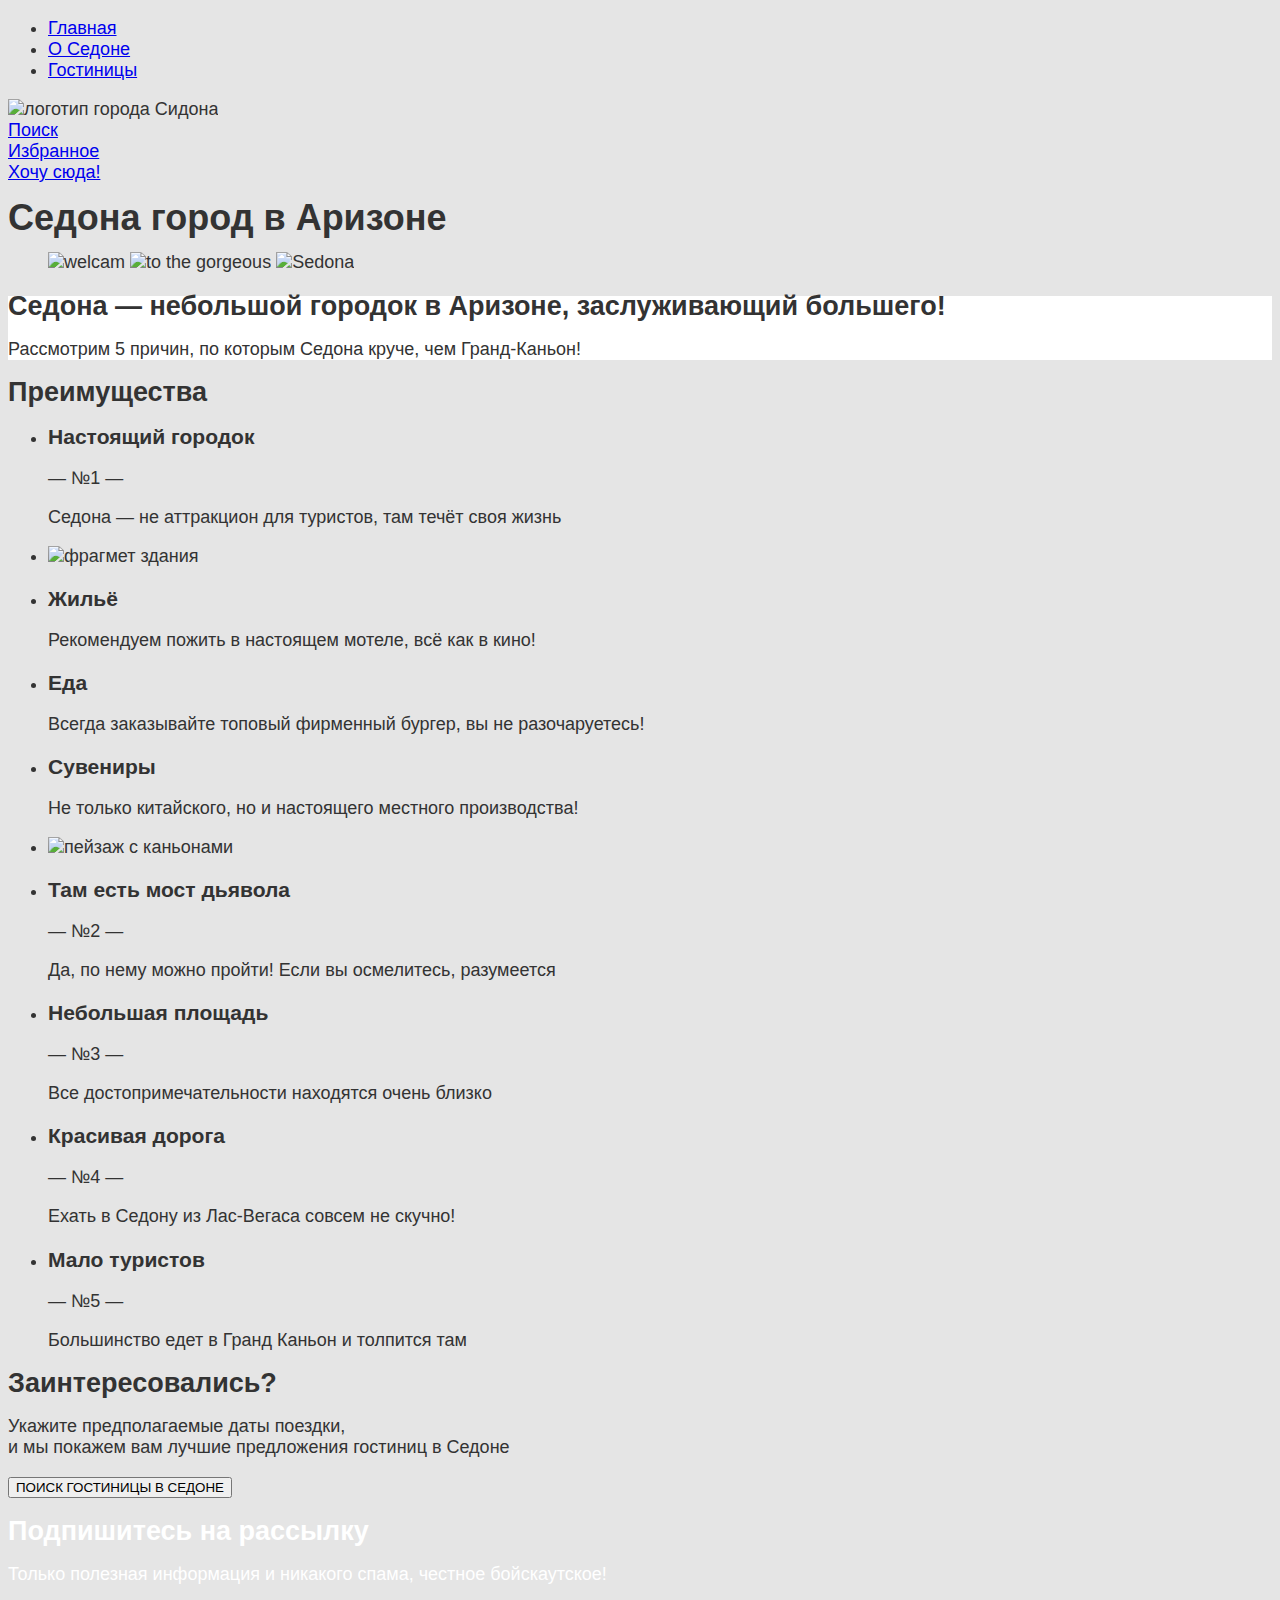
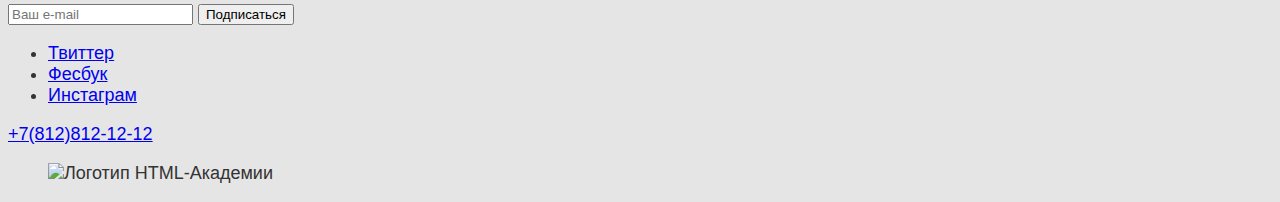
==== index.html @ 339498a4 "added styles.css" ====
<!DOCTYPE html>
<html lang="ru">
  <head>
    <meta charset="utf-8">
    <link rel="stylesheet" href="css/styles.css">
    <title>SEDONA</title>
  </head>

  <body>
    <div class="container">
        <header class="page-header">
            <nav class="navigation">
              <ul class="navigation-list">
                <li class="navigation-item">
                  <a class="navigation-link" href="#">Главная</a>
                </li>
                <li class="navigation-item">
                  <a class="navigation-link" href="about.html">О Седоне</a>
                </li>
                <li class="navigation-item">
                  <a class="navigation-link" href="catalog.html">Гостиницы</a>
                </li>
              </ul>
            </nav>  
                    <img class="navigation-logo" src="images/icons/logo-sedona.svg" alt="логотип города Сидона">
              
            <div class="user-servis">              
                <div class="user-servis__item">
                  <a class="user-servis__link" href="#">
                    <span class="visually-hidden">Поиск</span>
                  </a>
                </div>
                <div class="user-servis__item">
                  <a class="user-servis__link" href="#">
                    <span class="visually-hidden">Избранное</span></a>
                </div>
                <div class="user-servis__item">
                  <a class="user-servis__link btn-go-to" href="#">Хочу сюда!</a>
                </div>
            </div>
          </header>
          <!--the end header-->        
        <main class="main-index">
            <section class="main-top">
              <div class="wrap-figure">
                <h1 class="visually-hidden">Седона город в Аризоне</h1>
                    <figure class="main-top-figure">
                        <img class="figure-vector" src="images/icons/welcom-title.svg"
                        width="188" height="45" alt="welcam" >
                        <img class="figure-vector" src="images/icons/bottom-caption.svg"
                        width="256" height="30" alt="to the gorgeous" >
                        <img class="figure-vector" src="images/icons/sedona-title.svg"
                        width="457" height="214" alt="Sedona" >
                    </figure>
              </div>
              <div class="wrap-title">
                 <h2 class="main-top-title">Седона — небольшой городок в Аризоне,
                    заслуживающий большего!</h2>
                    <p class="main-top-caption">Рассмотрим 5 причин, по которым Седона круче,
                         чем Гранд-Каньон!
                    </p>
              </div>                    
            </section>
            <!--the end main-top-->
            <section class="advantages">
               <h2 class="visually-hidden">Преимущества</h2>
                    <ul class="advantages-list">                       
                        <li class="advantages-item advantages-item__white ">
                            <h3 class="advantages-title">Настоящий
                                городок</h3>
                            <p class="advantages-namber">— №1 —</p>
                            <p class="advantages-description">Седона — не аттракцион для туристов, там течёт 
                                своя жизнь</p>                            
                        </li>
                        <li class="advantages-item">
                          <img class="advantages-image" src="images/foto/photo-1.jpg"
                                width="800" height="384" alt="фрагмет здания">
                        </li>
                        <li class="advantages-item">
                            <h3 class="advantages-title">Жильё</h3>
                            <p class="advantages-description">Рекомендуем пожить 
                                в настоящем мотеле, 
                                всё как в кино!</p>
                        </li>
                        <li class="advantages-item">
                            <h3 class="advantages-title">Еда</h3>
                            <p class="advantages-description">Всегда заказывайте
                                топовый фирменный бургер, вы не разочаруетесь!</p>
                        </li>
                        <li class="advantages-item">
                            <h3 class="advantages-title">Сувениры</h3>
                            <p class="advantages-description">Не только китайского, 
                                но и настоящего местного производства!</p>
                        </li>
                        <li class="advantages-item">
                            <img class="advantages-image" src="images/foto/photo-2.jpg" 
                                  width="800" height="384" alt="пейзаж с каньонами">
                        </li>
                        <li class="advantages-item advantages-item__white">                            
                            <h3 class="advantages-title">Там есть
                                мост дьявола</h3>
                            <p class="advantages-namber">— №2 —</p>
                            <p class="advantages-description">Да, по нему можно пройти! Если вы осмелитесь,
                                 разумеется</p>
                        </li>
                        <li class="advantages-item">
                            <h3 class="advantages-title">Небольшая
                                площадь</h3>
                            <p class="advantages-namber">— №3 —</p>
                            <p class="advantages-description">Все достопримечательности 
                                находятся очень близко</p>
                        </li>
                        <li class="advantages-item">
                            <h3 class="advantages-title">Красивая
                                дорога</h3>
                            <p class="advantages-namber">— №4 —</p>
                            <p class="advantages-description">Ехать в Седону из Лас-Вегаса
                                 совсем не скучно!</p>
                        </li>
                        <li class="advantages-item">
                            <h3 class="advantages-title">Мало
                                туристов</h3>
                            <p class="advantages-namber">— №5 —</p>
                            <p class="advantages-description">Большинство едет в Гранд Каньон
                                 и толпится там</p>
                        </li>
                    </ul>
            </section>
            <!--the end advantages-->
            <section class="main-search">
                <h2 class="main-search-title">Заинтересовались?</h2>
                <p class="main-search-caption">Укажите предполагаемые даты поездки,<br>
                    и мы покажем вам лучшие предложения гостиниц в Седоне
                    </p>
                <form class="main-search-form" action="https://echo.htmlacademy.ru/" method="POST">
                    <button class="btn search-button" type="button" value="ПОИСК ГОСТИНИЦЫ В СЕДОНЕ">
                        ПОИСК ГОСТИНИЦЫ В СЕДОНЕ</button>        
                </form>                
            </section>
             <!--the end main-search-->
             <section class="mailing">
                <h2 class="mailing-titel">Подпишитесь на рассылку</h2>
                <p class="mailing-text">Только полезная информация и никакого спама,
                  честное бойскаутское!</p>
                  <form class="mailing-form" action="#" method="get">
                    <input type="email" name="email" placeholder="Ваш e-mail">
                    <input type="submit" value="Подписаться">
                  </form>
              </section>
              <!--the end mailing-->
        </main>            
        <footer class="page-footer">
            <div class="footer-social">            
                <ul class="footer-social-list">
                  <li class="footer-social-item">
                    <a class="button" href="#">
                      <span class="visually-hidden">Твиттер</span>
                    </a>
                  </li>
                  <li class="footer-social-item">
                    <a class="button" href="#">
                      <span class="visually-hidden">Фесбук</span>
                    </a>
                  </li>
                    <li class="footer-social-item">
                      <a class="button" href="#">
                        <span class="visually-hidden">Инстаграм</span>
                      </a>
                  </li>
                </ul>            
            </div>
            <!--the end footer-social-->
              <div class="footer-contact">               
                <a class="footer-contact-phone" href="tel:+7(812)812-12-12">+7(812)812-12-12</a>        
              </div>      
              <figure class="footer-logo">
                <img class="footer-logo-academy" src="images/icons/logo_htmlacademy.svg" 
                width="115" height="34" alt="Логотип HTML-Академии">
              </figure>
        </footer>   
    </div>
  </body>
</html>
---- css/styles.css ----
@font-face{
    font-family: "PT sans","Arial", sans-serif;    
    font-weight: 400;
    font-style: normal;
   src: url(../fonts/ptsans-400.woff2) format(woff2);
    font-display: swap;
}

@font-face{
    font-family: "PT sans","Arial", sans-serif;    
    font-weight: 700;
    font-style: normal;
    src: url(../fonts/ptsans-700.woff2) format(woff2);
    font-display: swap;
}

body{
    font-family: "PT sans", sans-serif;
    font-size: 18px;
    line-height: 21px;
    color: #333333;
    background-color: #E5E5E5;
}

.wrap-figure{
    background-image: url(../images/foto/bgtop.jpg);
    background-size: 100% auto;
    background-repeat: no-repeat;
    position: relative;
}
.wrap-figure::after{
    content: "";
    position: absolute;
    bottom:0;
    left: 0;
    width: 100%;
    height: 54px;
    background-image: url(../images/icons/divider.svg);
}
.wrap-title{
    background-color: #fff;
}

.mailing{
    background-image: url(../images/foto/bg-mailing.jpg);
    background-size: 100% auto;
    background-repeat: no-repeat;
    color:#fff;
}
 
/* ctalog */
.catalog{
    background-color: white;
    color: black;
}
.filter-container{
    background-image: url(../images/foto/bg-search-filer.jpg);
    background-size: cover;
    background-repeat: no-repeat;
    color: white;
}
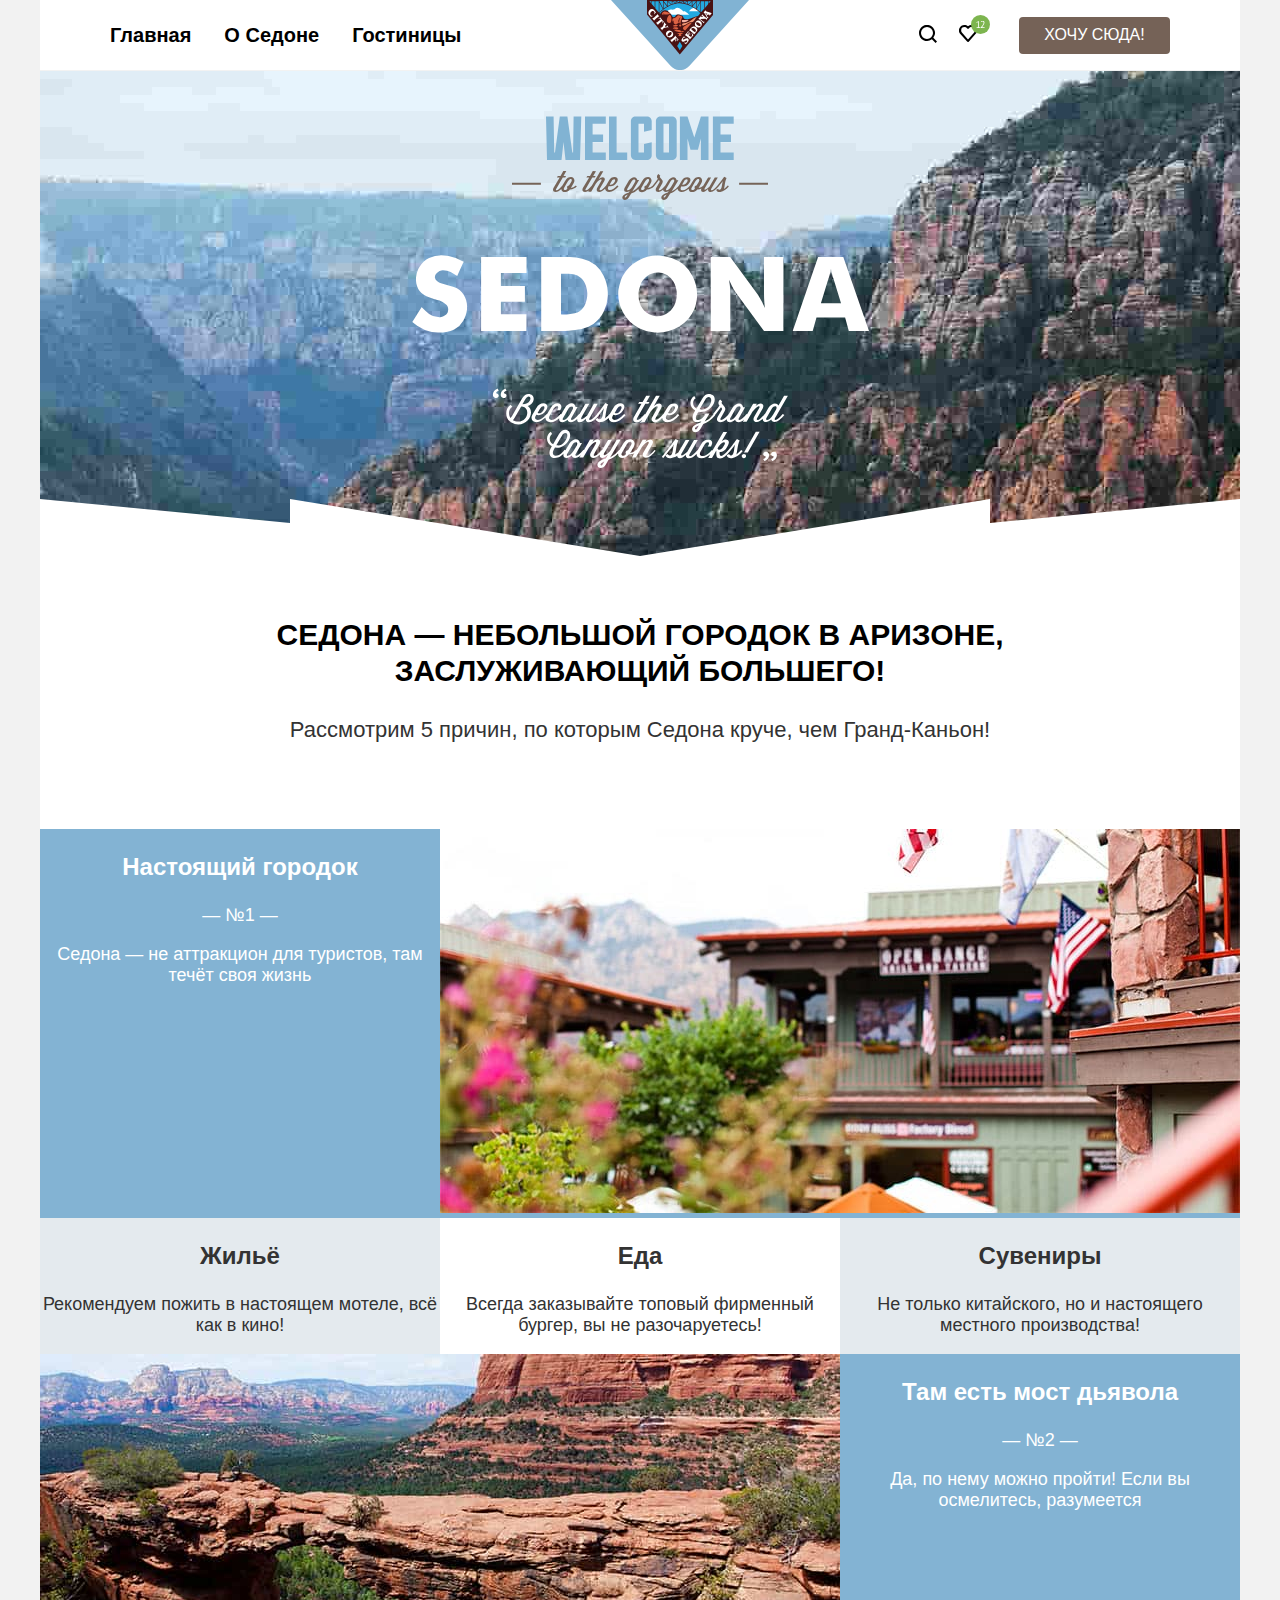
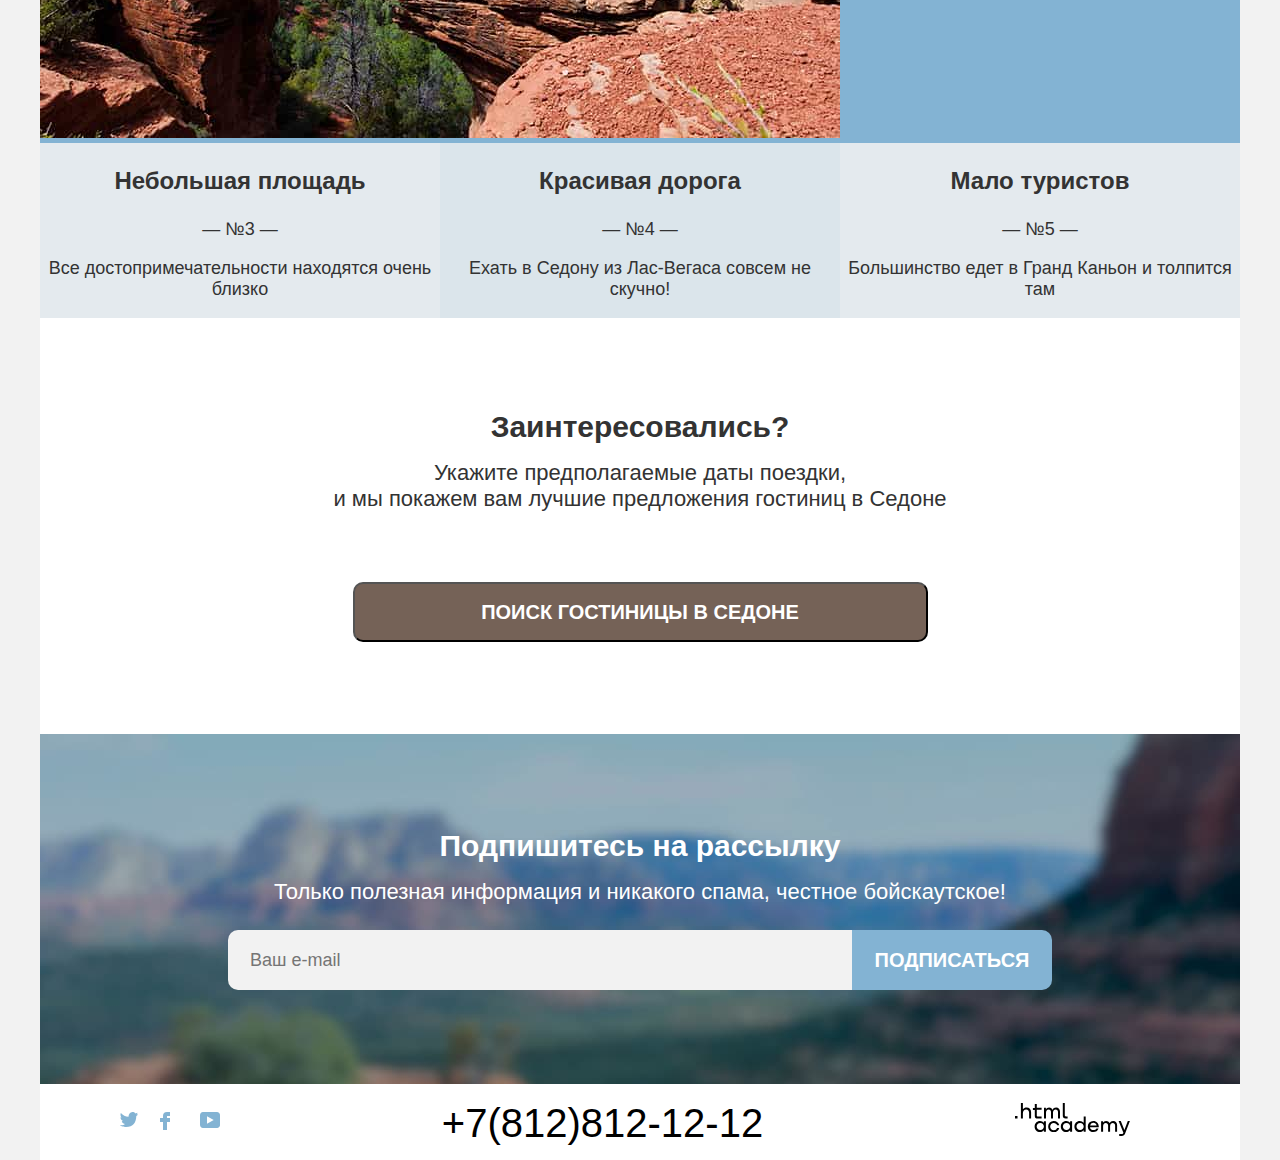
==== commit 01188c79: "marking blocks on flex" ====
--- a/index.html
+++ b/index.html
@@ -25,22 +25,21 @@
                     <img class="navigation-logo" src="images/icons/logo-sedona.svg" alt="логотип города Сидона">
               
             <div class="user-servis">              
-                <div class="user-servis__item">
-                  <a class="user-servis__link" href="#">
-                    <span class="visually-hidden">Поиск</span>
-                  </a>
+                <div class="user-servis-item">
+                  <a class="user-servis-link" href="#">
+                    <span class="visually-hidden">Поиск</span></a>
                 </div>
-                <div class="user-servis__item">
-                  <a class="user-servis__link" href="#">
+                <div class="user-servis-item">
+                  <a class="user-servis-link" href="#">
                     <span class="visually-hidden">Избранное</span></a>
                 </div>
-                <div class="user-servis__item">
-                  <a class="user-servis__link btn-go-to" href="#">Хочу сюда!</a>
+                <div class="user-servis-item">
+                  <a class="button btn-go-to" href="#">Хочу сюда!</a>
                 </div>
             </div>
-          </header>
+        </header>
           <!--the end header-->        
-        <main class="main-index">
+        <main class="main-index main-container">
             <section class="main-top">
               <div class="wrap-figure">
                 <h1 class="visually-hidden">Седона город в Аризоне</h1>
@@ -54,8 +53,8 @@
                     </figure>
               </div>
               <div class="wrap-title">
-                 <h2 class="main-top-title">Седона — небольшой городок в Аризоне,
-                    заслуживающий большего!</h2>
+                 <h2 class="main-top-title">Седона — небольшой городок в Аризоне,<br>
+                  заслуживающий большего!</h2>
                     <p class="main-top-caption">Рассмотрим 5 причин, по которым Седона круче,
                          чем Гранд-Каньон!
                     </p>
@@ -63,7 +62,7 @@
             </section>
             <!--the end main-top-->
             <section class="advantages">
-               <h2 class="visually-hidden">Преимущества</h2>
+               <h2 class="visually-hidden" hidden>Преимущества</h2>
                     <ul class="advantages-list">                       
                         <li class="advantages-item advantages-item__white ">
                             <h3 class="advantages-title">Настоящий
@@ -133,18 +132,18 @@
                     и мы покажем вам лучшие предложения гостиниц в Седоне
                     </p>
                 <form class="main-search-form" action="https://echo.htmlacademy.ru/" method="POST">
-                    <button class="btn search-button" type="button" value="ПОИСК ГОСТИНИЦЫ В СЕДОНЕ">
+                    <button class="button search-button" type="button" value="ПОИСК ГОСТИНИЦЫ В СЕДОНЕ">
                         ПОИСК ГОСТИНИЦЫ В СЕДОНЕ</button>        
                 </form>                
             </section>
              <!--the end main-search-->
              <section class="mailing">
-                <h2 class="mailing-titel">Подпишитесь на рассылку</h2>
-                <p class="mailing-text">Только полезная информация и никакого спама,
+                <h2 class="mailing-title">Подпишитесь на рассылку</h2>
+                <p class="mailing-caption">Только полезная информация и никакого спама,
                   честное бойскаутское!</p>
                   <form class="mailing-form" action="#" method="get">
-                    <input type="email" name="email" placeholder="Ваш e-mail">
-                    <input type="submit" value="Подписаться">
+                    <input class="mailing-text" type="email" name="email" placeholder="Ваш e-mail">
+                    <input class="button btn-mailing" type="submit" value="Подписаться">
                   </form>
               </section>
               <!--the end mailing-->
@@ -153,18 +152,18 @@
             <div class="footer-social">            
                 <ul class="footer-social-list">
                   <li class="footer-social-item">
-                    <a class="button" href="#">
+                    <a class="footer-social-link" href="#">
                       <span class="visually-hidden">Твиттер</span>
                     </a>
                   </li>
                   <li class="footer-social-item">
-                    <a class="button" href="#">
+                    <a class="footer-social-link" href="#">
                       <span class="visually-hidden">Фесбук</span>
                     </a>
                   </li>
                     <li class="footer-social-item">
-                      <a class="button" href="#">
-                        <span class="visually-hidden">Инстаграм</span>
+                      <a class="footer-social-link" href="#">
+                        <span class="visually-hidden">Ютъюб</span>
                       </a>
                   </li>
                 </ul>            
--- a/css/styles.css
+++ b/css/styles.css
@@ -1,4 +1,3 @@
-
 @font-face{
     font-family: "PT sans","Arial", sans-serif;    
     font-weight: 400;
@@ -14,51 +13,501 @@
     src: url(../fonts/ptsans-700.woff2) format(woff2);
     font-display: swap;
 }
+.html{
+    height: 100%;
+}
 
 body{
+    margin: 0 auto;
+    padding: 0;
+    min-height: 100%;
+    max-width: 1280px;    
     font-family: "PT sans", sans-serif;
     font-size: 18px;
     line-height: 21px;
     color: #333333;
-    background-color: #E5E5E5;
-}
-
+    background-color: #f2f2f2;
+}
+.visually-hidden {
+    position: absolute;
+    width: 1px;
+    height: 1px;
+    margin: -1px;
+    padding: 0;
+    border: 0;
+    clip: rect(0 0 0 0);
+    overflow: hidden;
+  }
+.container,
+.page-header,
+.navigation, 
+.navigation-list, 
+.user-servis,
+.main-top-figure,
+.page-footer,
+.footer-social,
+.footer-social-list,
+.pagination,
+.pagination-list{
+    display: flex;
+}
+.navigation,
+.navigation-list,
+.user-servis,
+.page-footer,
+.footer-social,
+.footer-social-list{
+    align-items: center;
+    flex-wrap: wrap;/* на случай переполнения.???*/
+}
+.container{
+    max-width: 1200px;
+    margin: 0 auto;
+    flex-direction: column;
+}
+.button{
+    font-family: inherit;
+    font-size: 16px;
+    line-height: 21px;
+    text-align: center;
+    text-decoration: none;
+    text-transform: uppercase;
+    color: #FFFFFF;
+    border-radius: 4px;
+    height: 37px;
+    display: inline-block;
+}
+.btn-go-to, .search-button{
+    background-color: #756257;    
+}
+.btn-mailing, .btn-add, .btn-sub, .btn-more{
+    background: #83B3D3;
+    border: none;
+}
+.btn-mailing, .search-button{
+    font-weight: 700;
+    font-size: 20px;
+    height: 60px;
+}
+.search-button{
+width: 575px;
+line-height: 36px;
+border-radius: 10px;
+}
+.btn-mailing{
+    width: 200px;
+    line-height: 26px;
+    border-radius: 0px 10px 10px 0px;
+}
+.btn-go-to{
+    width: 151px;
+    line-height: 36px;
+}
+.btn-add, .btn-sub{
+    width: 160px;    
+}
+.btn-sub{
+    height: 48px;
+}
+.btn-reset{
+    background-color: transparent;
+    border: none;
+}
+.btn-more{
+    width: 625px;
+    height: 55px;
+}
+h1, h2, h3, p{
+    text-align: center;
+    font-style: normal;
+}
+ul{
+    list-style: none;
+    margin: 0;
+    padding: 0;
+}
+
+/* header */
+.page-header,  .page-footer{
+    color: #000;
+    background-color: #fff;
+    justify-content: space-between;
+    padding: 0 70px;
+}
+
+.navigation-link, .user-servis-link{
+    font-size: 20px;
+    line-height: 26px;
+    font-weight: 700;
+    text-align: center;
+    color: #000;
+    background-color: #fff;
+    text-decoration: none;
+    display:block;
+}
+.navigation-item + .navigation-item{
+    margin-left: 33px;
+}
+.user-servis .user-servis-link{
+    width: 60px;
+    height: 40px;
+    position: relative;
+}
+
+.user-servis-item:first-child .user-servis-link::after{
+    content: "";
+    position: absolute;
+    top: 10px;
+    left: 20px;
+    height: 20px;
+    width: 20px;
+    background-image:url(../images/icons/search-icon.svg);
+    background-repeat: no-repeat;
+}
+.user-servis-item:nth-child(2) .user-servis-link::after{
+    content: "";
+    position: absolute;
+    top: 0;
+    left: 0;
+    height: 31px;
+    width: 31px;
+    background-image:url(../images/icons/chosen-icon.svg);
+    background-repeat: no-repeat;
+}
+
+/* section main-top */
+.main-container{
+    flex-grow: 1;
+}
 .wrap-figure{
     background-image: url(../images/foto/bgtop.jpg);
-    background-size: 100% auto;
+    background-size: cover;
     background-repeat: no-repeat;
     position: relative;
+    border-top: 1px solid transparent;
+    height: 485px;
 }
 .wrap-figure::after{
     content: "";
     position: absolute;
-    bottom:0;
+    bottom: 0;
     left: 0;
     width: 100%;
-    height: 54px;
+    height: 57px;
     background-image: url(../images/icons/divider.svg);
 }
+.main-top-figure{
+    width: 458px;
+    height: 352px;
+    margin: 45px auto 0;
+    flex-direction: column;
+    align-items: center;
+}
+.figure-vector:first-child{
+    margin-bottom: 10px;
+}
+.figure-vector:nth-child(2){
+    margin-bottom: 55px;
+}
 .wrap-title{
+    border:1px solid #fff;
+}
+.main-top-title{
+    margin-top: 60px;
+    margin-bottom: 23px;
+    font-size: 30px;
+    line-height: 36px;
+    text-transform: uppercase;
+    color: #000;
+  }
+.main-top-caption{
+    margin-bottom: 80px; 
+   font-weight: 400;
+   font-size: 22px;
+   line-height: 36px;
+   color: #333333;/* должен быть унаследован от body??? */
+}
+/* section advantages */
+.advantages .advantages-item__white{
+    color:#fff;
+}
+.advantages-title{
+    font-weight: 700;
+    font-size: 24px;
+    line-height: 28px;
+}
+.advantages-description, .advantages-namber{
+    font-weight: 400;    
+}
+.advantages-item{
+    background-color: #83B3D3;
+}
+.advantages-item:nth-child(3),
+.advantages-item:nth-child(5),
+.advantages-item:nth-child(8),
+.advantages-item:nth-child(10){
+    background-color: rgba(131, 179, 211, .12);
+}
+.advantages-item:nth-child(9){
+    background-color: rgba(131, 179, 211, .2);
+}
+.main-search, .wrap-title, .page-footer,.advantages-item:nth-child(4){
     background-color: #fff;
 }
-
+.advantages img{
+    width: 100%;
+    height: auto;
+}
+.advantages-list{
+    display: grid;
+    grid-template-columns: repeat(3, 1fr);
+    
+}
+.advantages-item:nth-child(2){
+    grid-column: 2/4;
+}
+.advantages-item:nth-child(6){
+    grid-column: 1/3;
+}
+/* section main-search */
+.main-search{
+    border:1px solid #fff;
+}
+.main-search-title{
+    margin-top: 90px;
+    margin-bottom: 15px;
+    font-weight: 700;
+    font-size: 30px;
+    line-height: 36px;
+}
+.main-search-caption{
+    margin-top: 15px;
+    margin-bottom: 70px;
+    font-size: 22px;
+    line-height: 26px;
+}
+.main-search-form{
+    display: flex;
+    justify-content: center;
+    margin-bottom: 90px;
+}
+/* mailing */
 .mailing{
     background-image: url(../images/foto/bg-mailing.jpg);
     background-size: 100% auto;
     background-repeat: no-repeat;
     color:#fff;
-}
- 
+    border-top: 1px solid #fff;
+    border-bottom: 1px solid #fff;
+}
+.mailing-title, .catalog-mailing-titel{
+    margin-top: 94px;
+    margin-bottom: 15px;
+    font-weight: 700;
+    font-size: 30px;
+    line-height: 36px;  
+}
+.mailing-caption, .catalog-mailing-text{
+    margin-top: 15px;
+    margin-bottom: 25px;
+    font-size: 22px;
+    line-height: 26px;
+}
+.mailing-form{
+    display: flex;
+    justify-content: center;
+    margin-bottom: 94px;
+}
+.mailing-text{
+    width: 600px;
+    height: 58px;
+    border-radius:  10px 0px  0px 10px;
+    border: none;
+    background: #F2F2F2;
+}
+input[placeholder]{
+    font-size: inherit;
+    line-height: 26px;
+    padding-left: 22px;
+}
+/* footer */
+
+.footer-social-link{
+    position: relative;
+    width: 40px;
+    height: 42px;
+    display: block;
+}
+.footer-social-item:first-child .footer-social-link::after{
+    content: "";
+    position: absolute;
+    top: 10px;
+    left: 10px;
+    height: 20px;
+    width: 20px;
+    background-image:url(../images/icons/twitter-icon.svg);
+    background-repeat: no-repeat;
+}
+.footer-social-item:nth-child(2) .footer-social-link::after{
+    content: "";
+    position: absolute;
+    top: 10px;
+    left: 10px;
+    height: 20px;
+    width: 20px;
+    background-image:url(../images/icons/facebook-icon.svg);
+    background-repeat: no-repeat;
+}
+.footer-social-item:last-child .footer-social-link::after{
+    content: "";
+    position: absolute;
+    top: 10px;
+    left: 10px;
+    height: 20px;
+    width: 20px;
+    background-image:url(../images/icons/youtybe-icon.svg);
+    background-repeat: no-repeat;
+}
+
+.footer-contact{
+    text-align: center;
+}
+.footer-contact-phone{
+    font-size: 40px;
+    line-height: 40px;
+    text-transform: uppercase;
+    text-decoration: none;
+    color: #000;
+}
 /* ctalog */
 .catalog{
     background-color: white;
-    color: black;
-}
+    color: #333333;
+}
+/* catalog-search */
 .filter-container{
     background-image: url(../images/foto/bg-search-filer.jpg);
     background-size: cover;
     background-repeat: no-repeat;
     color: white;
-}
-
-
+    border-top: 1px solid #fff;
+}
+.catalog-header-title{
+    font-size: 60px;
+    line-height: 78px;
+    text-align: left;
+}
+.breadcrumbs-item{
+    font-size: 16px;
+}
+.catalog-filter-title{
+    font-weight: 700;
+    font-size: 20px;
+    line-height: 26px;
+}
+.control-label{
+    line-height: 23px;
+}
+/* sorting */
+.sorting-title{
+font-weight: 700;
+font-size: 30px;
+line-height: 39px;
+text-transform: uppercase;
+text-align: left;
+}
+.select-control{
+    width: 287px;
+    height: 48px;
+}
+/* offer */
+.offer{
+    margin-bottom: 30px;
+}
+.offer-item-link{
+    text-decoration: none;
+    color: #000;
+}
+.offer-item-title{
+    font-size: 24px;
+    line-height: 31px;    
+}
+.offer-item span{
+    line-height: 23px;
+    color: #333333;
+}
+.rating-star{
+    position: relative;
+    height: 17px;
+}
+.rating-star::after{
+    content: "";
+    position: absolute;
+    top:0;
+    left: 0;
+    height: 17px;
+    background-image: url(../images/icons/aster.svg);
+}
+.table-rating{
+    width: 160px;
+    height: 37px;
+    font-size: 16px;
+    line-height: 36px;
+    text-align: center;
+    text-transform: uppercase;
+    color:#333;
+    background: #F2F2F2;
+    border-radius: 4px;
+}
+.offer-item:first-child .rating-star::after{
+    width: 72px;
+}
+.offer-item:nth-child(2) .rating-star::after{
+    width: 54px;
+}
+.offer-item:nth-child(n+3) .rating-star::after{
+    width: 36px;
+}
+/* pagination */
+.pagination{
+    width: 1056px;
+    height: 55px;
+    margin: 0 auto;
+    justify-content: space-between;
+}
+.pagination-item{
+    margin-right: 7px;
+}
+.pagination-item:last-child{
+    margin-right: 0;
+}
+.pagination-link{
+    display: inline-block;
+    width: 55px;
+    height: 55px;
+    font-weight: 700;
+    font-size: 20px;
+    line-height: 55px;
+    color: #000;
+    background-color: #83B3D3;
+    text-align: center;
+    text-decoration: none;
+}
+.pagination-current{
+    background-color: #F2F2F2;
+}
+.pagination-control{
+    width: 175px;
+    height: 23px;
+    margin-right: 50px;
+}
+.select-control{
+    width: 160px;
+    height: 55px;
+    border: 2px solid #E6E6E6;
+    border-radius: 4px;
+}
+.catalog-mailing{
+    margin-bottom: 42px;
+    border: 1px solid #fff;
+}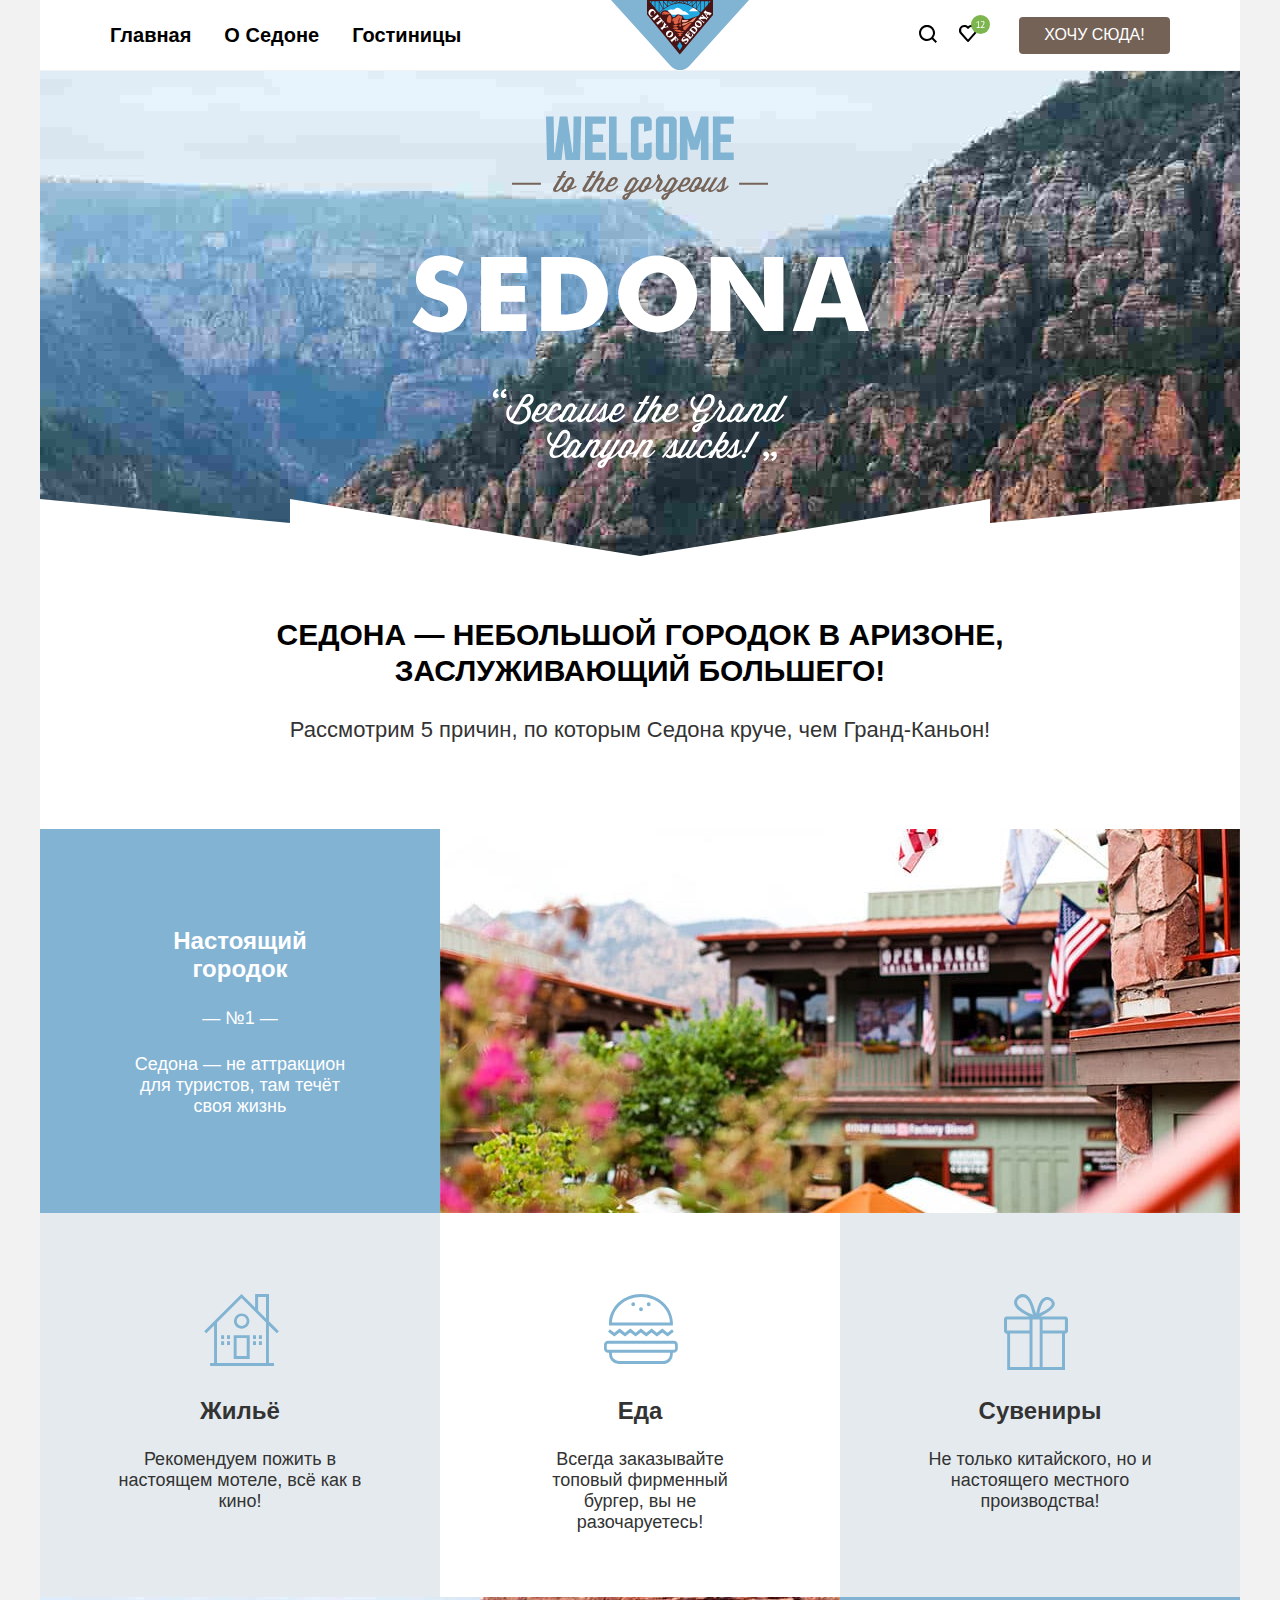
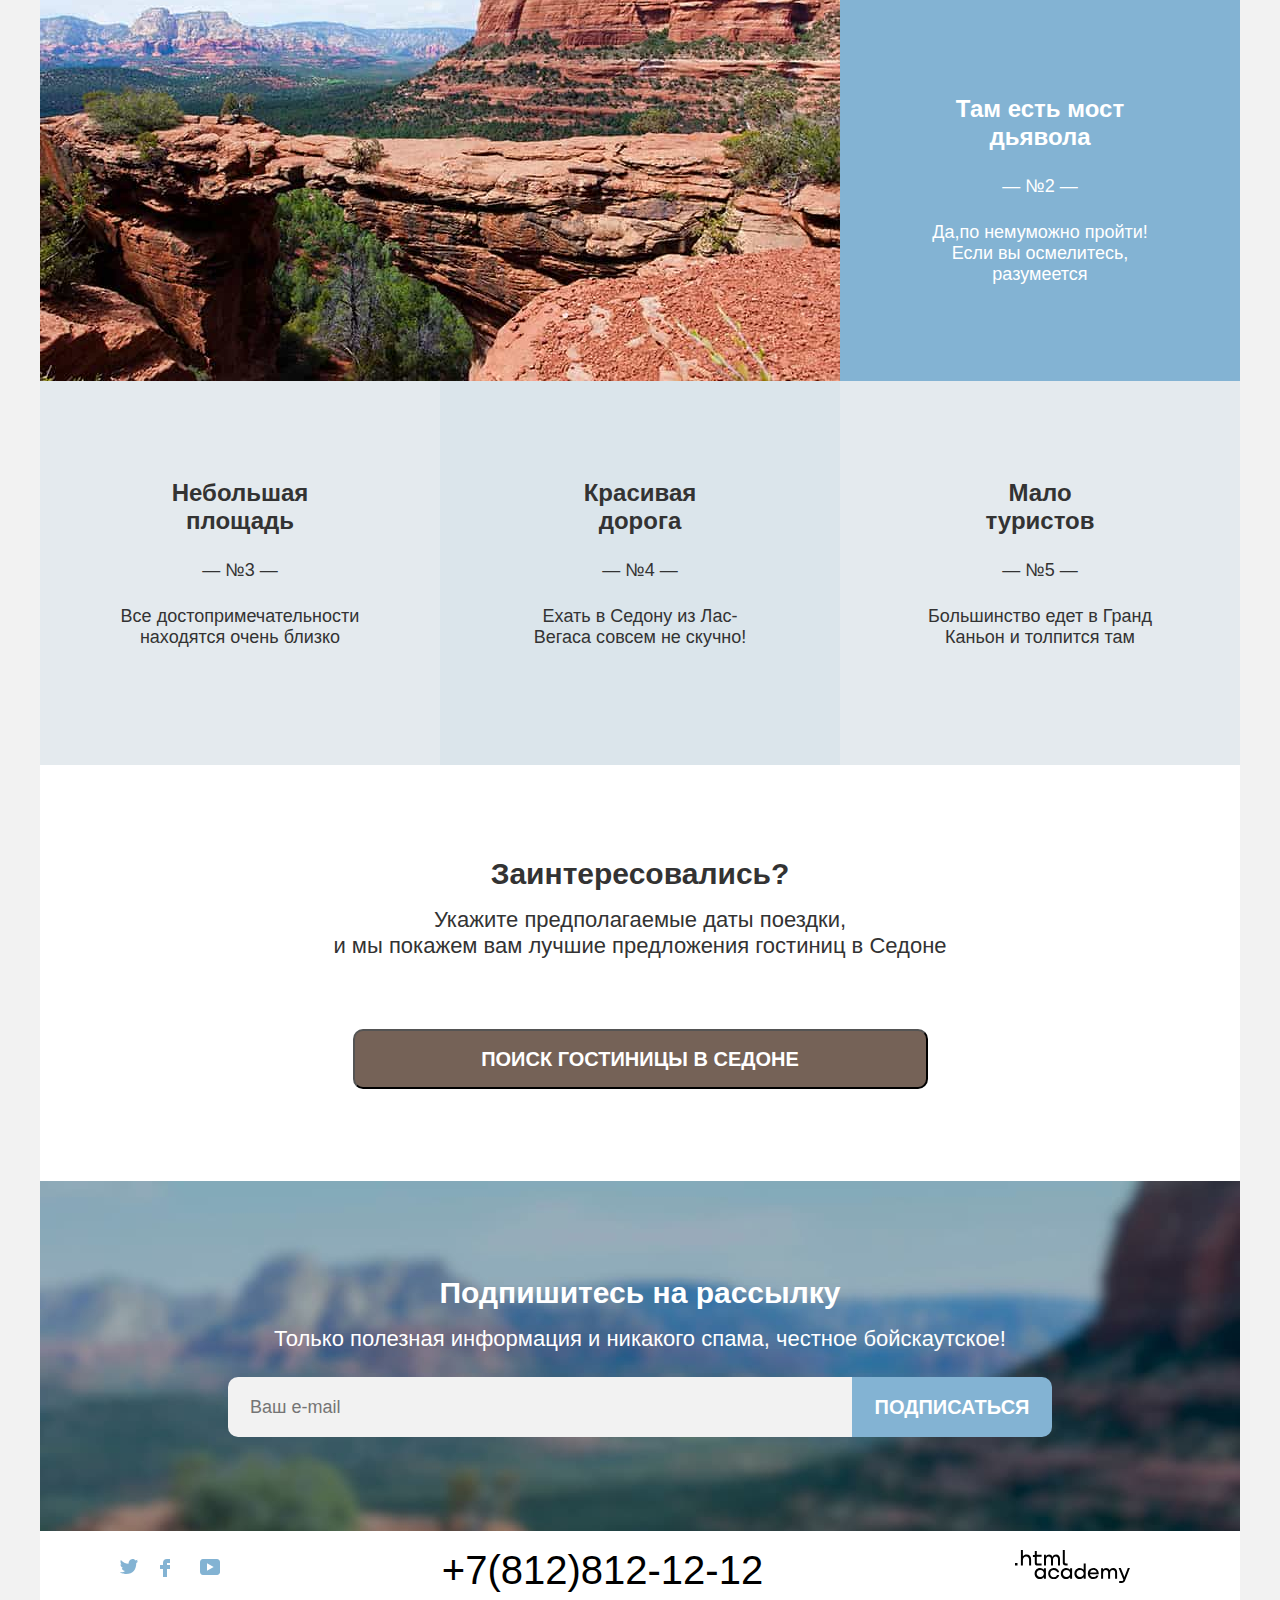
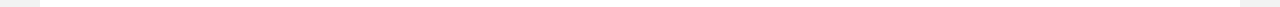
==== commit cd3d6fe0: "index center blok is grid catolog is  flex" ====
--- a/index.html
+++ b/index.html
@@ -24,16 +24,16 @@
             </nav>  
                     <img class="navigation-logo" src="images/icons/logo-sedona.svg" alt="логотип города Сидона">
               
-            <div class="user-servis">              
-                <div class="user-servis-item">
-                  <a class="user-servis-link" href="#">
+            <div class="user-menu">              
+                <div class="user-menu-item">
+                  <a class="user-menu-link" href="#">
                     <span class="visually-hidden">Поиск</span></a>
                 </div>
-                <div class="user-servis-item">
-                  <a class="user-servis-link" href="#">
+                <div class="user-menu-item">
+                  <a class="user-menu-link" href="#">
                     <span class="visually-hidden">Избранное</span></a>
                 </div>
-                <div class="user-servis-item">
+                <div class="user-menu-item">
                   <a class="button btn-go-to" href="#">Хочу сюда!</a>
                 </div>
             </div>
@@ -65,11 +65,10 @@
                <h2 class="visually-hidden" hidden>Преимущества</h2>
                     <ul class="advantages-list">                       
                         <li class="advantages-item advantages-item__white ">
-                            <h3 class="advantages-title">Настоящий
-                                городок</h3>
+                            <h3 class="advantages-title">Настоящий городок</h3>
                             <p class="advantages-namber">— №1 —</p>
-                            <p class="advantages-description">Седона — не аттракцион для туристов, там течёт 
-                                своя жизнь</p>                            
+                            <p class="advantages-description">Седона — не аттракцион для туристов,
+                              там течёт своя жизнь</p>                            
                         </li>
                         <li class="advantages-item">
                           <img class="advantages-image" src="images/foto/photo-1.jpg"
@@ -78,8 +77,7 @@
                         <li class="advantages-item">
                             <h3 class="advantages-title">Жильё</h3>
                             <p class="advantages-description">Рекомендуем пожить 
-                                в настоящем мотеле, 
-                                всё как в кино!</p>
+                                в настоящем мотеле, всё как в кино!</p>
                         </li>
                         <li class="advantages-item">
                             <h3 class="advantages-title">Еда</h3>
@@ -99,26 +97,23 @@
                             <h3 class="advantages-title">Там есть
                                 мост дьявола</h3>
                             <p class="advantages-namber">— №2 —</p>
-                            <p class="advantages-description">Да, по нему можно пройти! Если вы осмелитесь,
-                                 разумеется</p>
+                            <p class="advantages-description">Да,по немуможно пройти!
+                               Если вы осмелитесь, разумеется</p>
                         </li>
                         <li class="advantages-item">
-                            <h3 class="advantages-title">Небольшая
-                                площадь</h3>
+                            <h3 class="advantages-title">Небольшая площадь</h3>
                             <p class="advantages-namber">— №3 —</p>
                             <p class="advantages-description">Все достопримечательности 
                                 находятся очень близко</p>
                         </li>
                         <li class="advantages-item">
-                            <h3 class="advantages-title">Красивая
-                                дорога</h3>
+                            <h3 class="advantages-title">Красивая<br>дорога</h3>
                             <p class="advantages-namber">— №4 —</p>
                             <p class="advantages-description">Ехать в Седону из Лас-Вегаса
                                  совсем не скучно!</p>
                         </li>
                         <li class="advantages-item">
-                            <h3 class="advantages-title">Мало
-                                туристов</h3>
+                            <h3 class="advantages-title">Мало<br>туристов</h3>
                             <p class="advantages-namber">— №5 —</p>
                             <p class="advantages-description">Большинство едет в Гранд Каньон
                                  и толпится там</p>
--- a/css/styles.css
+++ b/css/styles.css
@@ -37,23 +37,29 @@
     border: 0;
     clip: rect(0 0 0 0);
     overflow: hidden;
-  }
+}
 .container,
 .page-header,
 .navigation, 
 .navigation-list, 
-.user-servis,
+.user-menu,
 .main-top-figure,
 .page-footer,
 .footer-social,
 .footer-social-list,
 .pagination,
-.pagination-list{
+.pagination-list,
+.breadcrumbs,
+.catalog-filter,
+.sorting-container,
+.offer-container,
+.offer-item,
+.offer-rating{
     display: flex;
 }
 .navigation,
 .navigation-list,
-.user-servis,
+.user-menu,
 .page-footer,
 .footer-social,
 .footer-social-list{
@@ -116,6 +122,7 @@
 .btn-more{
     width: 625px;
     height: 55px;
+    margin: 31px auto;
 }
 h1, h2, h3, p{
     text-align: center;
@@ -135,7 +142,7 @@
     padding: 0 70px;
 }
 
-.navigation-link, .user-servis-link{
+.navigation-link, .user-menu-link{
     font-size: 20px;
     line-height: 26px;
     font-weight: 700;
@@ -148,13 +155,13 @@
 .navigation-item + .navigation-item{
     margin-left: 33px;
 }
-.user-servis .user-servis-link{
+.user-menu .user-menu-link{
     width: 60px;
     height: 40px;
     position: relative;
 }
 
-.user-servis-item:first-child .user-servis-link::after{
+.user-menu-item:first-child .user-menu-link::after{
     content: "";
     position: absolute;
     top: 10px;
@@ -164,7 +171,7 @@
     background-image:url(../images/icons/search-icon.svg);
     background-repeat: no-repeat;
 }
-.user-servis-item:nth-child(2) .user-servis-link::after{
+.user-menu-item:nth-child(2) .user-menu-link::after{
     content: "";
     position: absolute;
     top: 0;
@@ -228,6 +235,18 @@
    color: #333333;/* должен быть унаследован от body??? */
 }
 /* section advantages */
+.advantages img{
+    width: 100%;
+    height: auto;
+}
+.advantages-item{
+    position: relative;
+    background-color: #83B3D3;
+    padding: 0 90px;
+}   
+.advantages-item:nth-child(2), .advantages-item:nth-child(6){
+	padding:0;
+}
 .advantages .advantages-item__white{
     color:#fff;
 }
@@ -235,33 +254,59 @@
     font-weight: 700;
     font-size: 24px;
     line-height: 28px;
+    margin-top: 98px;
+}
+.advantages-namber{
+    margin: 25px 0;
 }
 .advantages-description, .advantages-namber{
     font-weight: 400;    
 }
-.advantages-item{
-    background-color: #83B3D3;
-}
+
 .advantages-item:nth-child(3),
 .advantages-item:nth-child(5),
 .advantages-item:nth-child(8),
 .advantages-item:nth-child(10){
     background-color: rgba(131, 179, 211, .12);
+    padding: 0 75px;
 }
 .advantages-item:nth-child(9){
     background-color: rgba(131, 179, 211, .2);
 }
-.main-search, .wrap-title, .page-footer,.advantages-item:nth-child(4){
+.advantages-item:nth-child(3) .advantages-title,
+.advantages-item:nth-child(4) .advantages-title,
+.advantages-item:nth-child(5) .advantages-title{
+    margin-top: 184px;
+}
+.advantages-item:nth-child(3)::before,
+.advantages-item:nth-child(4)::before,
+.advantages-item:nth-child(5)::before{
+    content:"";
+    position: absolute;
+    top: 21%;
+    left:41%;
+    width: 75px;
+    height: 76px;
+    background-repeat: no-repeat;
+}
+.advantages-item:nth-child(3)::before{
+    background-image: url(../images/icons/hous-icon.svg);
+}
+
+.advantages-item:nth-child(4)::before{
+    background-image: url(../images/icons/burger-icon.svg);
+}
+.advantages-item:nth-child(5)::before{
+    background-image: url(../images/icons/present-box-icon.svg);
+}
+.main-search, .wrap-title, .page-footer,
+.advantages-item:nth-child(4){
     background-color: #fff;
-}
-.advantages img{
-    width: 100%;
-    height: auto;
 }
 .advantages-list{
     display: grid;
     grid-template-columns: repeat(3, 1fr);
-    
+    grid-auto-rows: 384px;   
 }
 .advantages-item:nth-child(2){
     grid-column: 2/4;
@@ -391,32 +436,72 @@
     background-repeat: no-repeat;
     color: white;
     border-top: 1px solid #fff;
+    padding: 0 70px;
+    border-bottom: 1px solid white;
 }
 .catalog-header-title{
     font-size: 60px;
     line-height: 78px;
     text-align: left;
+    margin: 35px 0 5px;
+}
+.breadcrumbs{
+    margin-bottom: 45px;
 }
 .breadcrumbs-item{
     font-size: 16px;
+    display: contents;
+}
+.breadcrumbs-link{
+    position: relative;
+    min-height: 12px;
+    min-width: 12px;
+    display: block;
+}
+.breadcrumbs-item:first-child .breadcrumbs-link::before{
+    content: "";
+    position: absolute;
+    top:20%;
+    left: 0;
+    height: 12px;
+    width: 12px;
+    background-image: url(../images/icons/home\ 1.svg);
+    background-repeat: no-repeat;
+}
+.breadcrumbs-item:first-child::after{
+    content: ">";
+    color: white;
+    margin:0 11px;
+}
+.catalog-filter{
+    margin-bottom: 80px;
+    border: 1px solid red;/* ВРЕМЕННО, ЧТОБЫ ВИДЕТЬ!!!*/
 }
 .catalog-filter-title{
     font-weight: 700;
     font-size: 20px;
     line-height: 26px;
 }
+.catalog-filter-group:first-child{
+    margin-right: 60px;
+}
 .control-label{
     line-height: 23px;
 }
 /* sorting */
+.sorting-container{
+    padding: 0 70px;
+    align-items: center;
+}
 .sorting-title{
 font-weight: 700;
 font-size: 30px;
 line-height: 39px;
 text-transform: uppercase;
 text-align: left;
-}
-.select-control{
+margin-right: 190px;
+}
+.sorting-type, .sorting-select-control{
     width: 287px;
     height: 48px;
 }
@@ -424,29 +509,58 @@
 .offer{
     margin-bottom: 30px;
 }
+.offer-container{
+    flex-direction: column;
+    padding: 0 70px;
+}
+.offer-list{
+    border-bottom: 1px solid #E6E6E6; 
+}
+.offer-item{
+    border-top: 1px solid #E6E6E6;
+    padding: 30px 0;
+}
 .offer-item-link{
     text-decoration: none;
     color: #000;
+    margin-right: 36px;
+}
+.offer-title-box{
+    height: 120px;
 }
 .offer-item-title{
     font-size: 24px;
-    line-height: 31px;    
+    line-height: 31px;
+    text-align: left;
+    margin: 0;    
 }
 .offer-item span{
     line-height: 23px;
     color: #333333;
 }
-.rating-star{
-    position: relative;
+.offer-item-buttons{
+    margin-top: 28px;
+}
+.offer-rating{
+    margin-left: auto;
+    flex-direction: column;
+    justify-content: space-between;
+}
+.rating-star-list{
+    display: inline-block;
+    margin: 0 auto;
+}
+.rating-star-list li{
+    display: inline-block;
     height: 17px;
-}
-.rating-star::after{
-    content: "";
-    position: absolute;
-    top:0;
-    left: 0;
-    height: 17px;
-    background-image: url(../images/icons/aster.svg);
+    width: 17px;
+    margin-right: 7px;
+}
+.rating-star-list li:last-child{
+    margin-right: 0;
+}
+.rating-star-list li::after{
+    content: url(../images/icons/aster.svg);
 }
 .table-rating{
     width: 160px;
@@ -459,15 +573,6 @@
     background: #F2F2F2;
     border-radius: 4px;
 }
-.offer-item:first-child .rating-star::after{
-    width: 72px;
-}
-.offer-item:nth-child(2) .rating-star::after{
-    width: 54px;
-}
-.offer-item:nth-child(n+3) .rating-star::after{
-    width: 36px;
-}
 /* pagination */
 .pagination{
     width: 1056px;
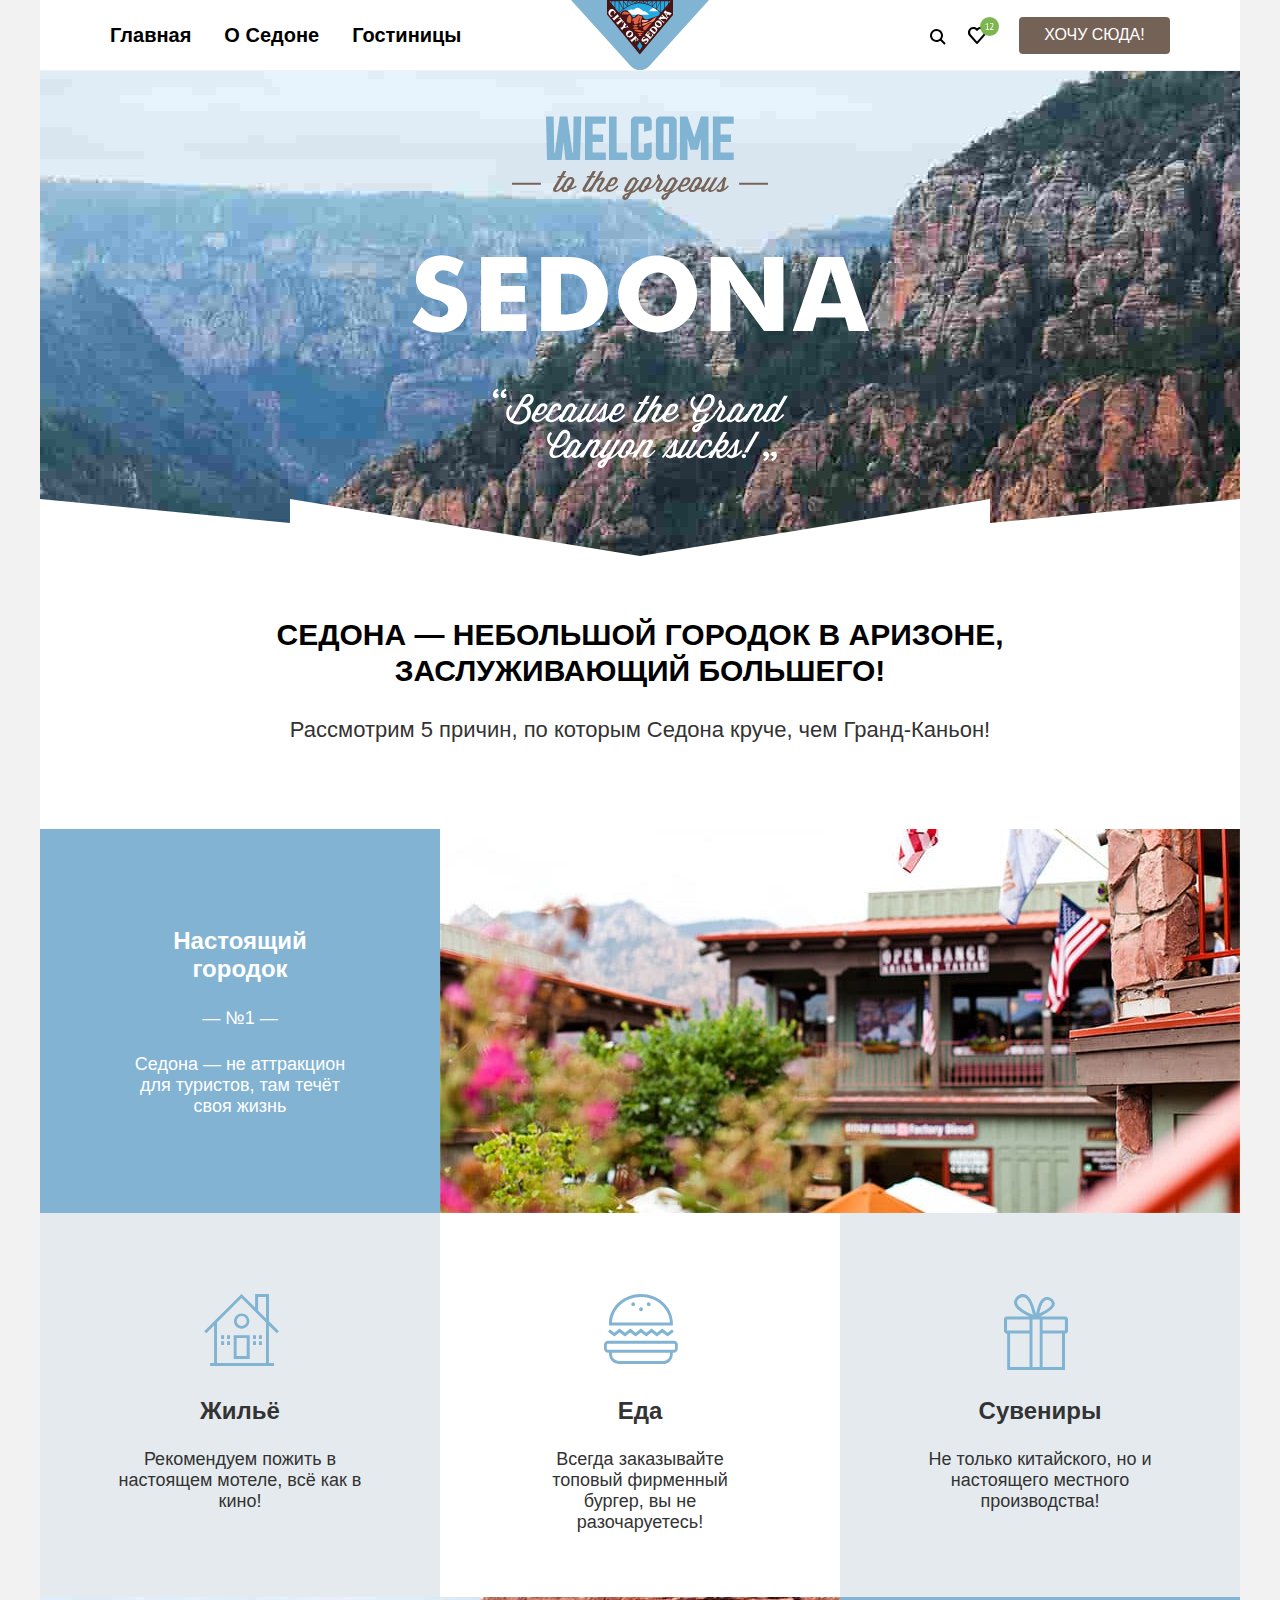
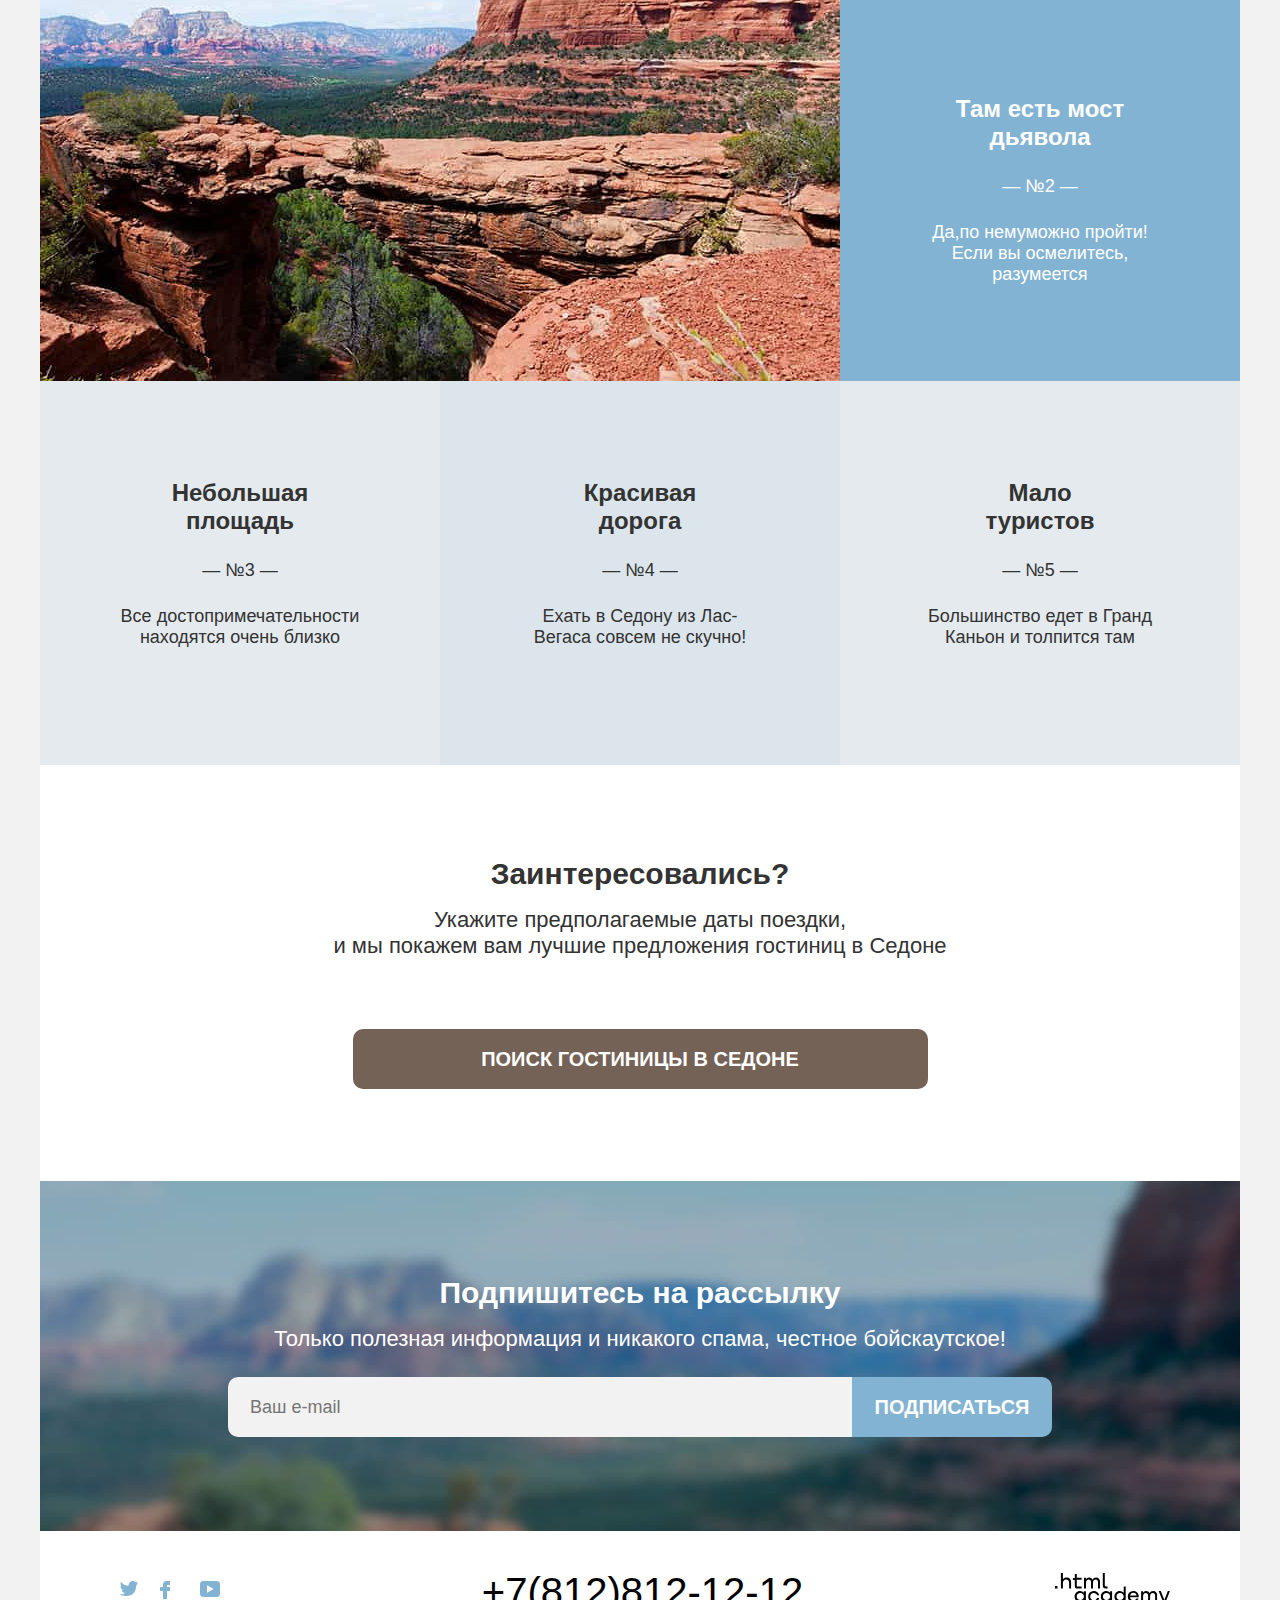
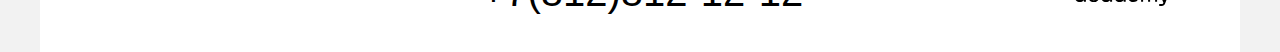
==== commit ea10ee74: "microgrids on flex" ====
--- a/index.html
+++ b/index.html
@@ -9,6 +9,7 @@
   <body>
     <div class="container">
         <header class="page-header">
+          <div class="page-header-container">
             <nav class="navigation">
               <ul class="navigation-list">
                 <li class="navigation-item">
@@ -22,21 +23,39 @@
                 </li>
               </ul>
             </nav>  
-                    <img class="navigation-logo" src="images/icons/logo-sedona.svg" alt="логотип города Сидона">
-              
+                <img class="navigation-logo" src="images/icons/logo-sedona.svg"
+                     width="138" height="70" alt="логотип города Сидона">              
             <div class="user-menu">              
                 <div class="user-menu-item">
                   <a class="user-menu-link" href="#">
+                    <svg aria-hidden="true" focusable="false" width="16" height="16" 
+                         xmlns="http://www.w3.org/2000/svg">
+                      <path fill-rule="evenodd" clip-rule="evenodd" d="M11 6.5a4.5 4.5 0 11-9 0 4.5 4.5 0 019
+                               0zm-.665 5.249a6.5 6.5 0 111.414-1.414l3.958 3.958-1.414 1.414-3.958-3.958z" />
+                    </svg>
                     <span class="visually-hidden">Поиск</span></a>
                 </div>
                 <div class="user-menu-item">
                   <a class="user-menu-link" href="#">
+                    <svg aria-hidden="true" focusable="false" width="31" height="27" fill="none" xmlns="http://www.w3.org/2000/svg">
+                      <path d="M8.9 27a1 1 0 0 1-.8-.4l-7-7.9A5.4 5.4 0 0 1 5.5 10c1.3 0 2.5.5 3.5 1.3a5.5
+                         5.5 0 0 1 9 4.1c0 1.3-.5 2.5-1.3 3.4l-7 7.9c-.2.2-.4.3-.8.3zm-6-9.5L9 
+                         24.4l6.2-7c.5-.5.7-1.2.7-2 0-1.8-1.5-3.3-3.3-3.3-1 0-2 .5-2.7 1.3-.3.3-.6.4-.9.4-.3 
+                         0-.6-.2-.8-.4a3.7 3.7 0 0 0-2.7-1.3 3.3 3.3 0 0 0-3.3 3.3c-.1.9.3 1.6.7 2.1-.1 0-.1
+                         0 0 0z" fill="#000"/>
+                         <path d="M31 9.5a9.5 9.5 0 1 1-19 0 9.5 9.5 0 0 1 19 0z" fill="#7DB54F"/>
+                         <path d="M17.6 12.3H19V7.4l.1-.6-.4.5-1 .8-.4-.5 2.2-1.7h.3v6.4h1.4v.7h-3.6v-.7zm7.9-4.7l-.2 1-.6 1.2a10.9
+                          10.9 0 0 1-1.4 2.1l-.5.4H25.6v.7h-4v-.3a33.1 33.1 0 0 0 1.8-2.2 9.7 9.7 
+                          0 0 0 1-1.9c.2-.3.2-.6.2-.9 0-.3 0-.6-.3-.8-.1-.2-.4-.3-.8-.3l-.7.1-.7.4-.3-.6.8-.5a3 
+                          3 0 0 1 1-.1l.8.1a1.5 1.5 0 0 1 1 1v.6z" fill="#fff"/>
+                    </svg>
                     <span class="visually-hidden">Избранное</span></a>
                 </div>
                 <div class="user-menu-item">
                   <a class="button btn-go-to" href="#">Хочу сюда!</a>
                 </div>
             </div>
+          </div>  
         </header>
           <!--the end header-->        
         <main class="main-index main-container">
@@ -144,6 +163,7 @@
               <!--the end mailing-->
         </main>            
         <footer class="page-footer">
+          <div class="page-footer-container">
             <div class="footer-social">            
                 <ul class="footer-social-list">
                   <li class="footer-social-item">
@@ -171,6 +191,7 @@
                 <img class="footer-logo-academy" src="images/icons/logo_htmlacademy.svg" 
                 width="115" height="34" alt="Логотип HTML-Академии">
               </figure>
+          </div>
         </footer>   
     </div>
   </body>
--- a/css/styles.css
+++ b/css/styles.css
@@ -1,5 +1,5 @@
 @font-face{
-    font-family: "PT sans","Arial", sans-serif;    
+    font-family: "PT sans", sans-serif;    
     font-weight: 400;
     font-style: normal;
    src: url(../fonts/ptsans-400.woff2) format(woff2);
@@ -7,7 +7,7 @@
 }
 
 @font-face{
-    font-family: "PT sans","Arial", sans-serif;    
+    font-family: "PT sans", sans-serif;  
     font-weight: 700;
     font-style: normal;
     src: url(../fonts/ptsans-700.woff2) format(woff2);
@@ -39,12 +39,12 @@
     overflow: hidden;
 }
 .container,
-.page-header,
+.page-header-container,
 .navigation, 
 .navigation-list, 
 .user-menu,
 .main-top-figure,
-.page-footer,
+.page-footer-container,
 .footer-social,
 .footer-social-list,
 .pagination,
@@ -82,6 +82,8 @@
     border-radius: 4px;
     height: 37px;
     display: inline-block;
+    border: none;
+    cursor: pointer;
 }
 .btn-go-to, .search-button{
     background-color: #756257;    
@@ -122,7 +124,7 @@
 .btn-more{
     width: 625px;
     height: 55px;
-    margin: 31px auto;
+    margin: 60px auto;
 }
 h1, h2, h3, p{
     text-align: center;
@@ -138,10 +140,21 @@
 .page-header,  .page-footer{
     color: #000;
     background-color: #fff;
-    justify-content: space-between;
-    padding: 0 70px;
-}
-
+}
+.page-header-container, .page-footer-container{
+    max-width: 1060px;    
+    margin: 0 auto;
+    justify-content: space-between;    
+}
+.page-header-container{
+    height: 70px;
+    position: relative;
+}
+.page-header-container img{
+    position: absolute;
+    top: 0;
+    left: 43.5%;
+}
 .navigation-link, .user-menu-link{
     font-size: 20px;
     line-height: 26px;
@@ -155,31 +168,16 @@
 .navigation-item + .navigation-item{
     margin-left: 33px;
 }
-.user-menu .user-menu-link{
-    width: 60px;
-    height: 40px;
-    position: relative;
-}
-
-.user-menu-item:first-child .user-menu-link::after{
-    content: "";
-    position: absolute;
-    top: 10px;
-    left: 20px;
+.user-menu-item:nth-child(2){
+    width: 31px;
+    height: 27px;
+    margin-right: 20px;
+    margin-bottom: 10px;  
+}
+.user-menu-item:first-child{
+    width: 20px;
     height: 20px;
-    width: 20px;
-    background-image:url(../images/icons/search-icon.svg);
-    background-repeat: no-repeat;
-}
-.user-menu-item:nth-child(2) .user-menu-link::after{
-    content: "";
-    position: absolute;
-    top: 0;
-    left: 0;
-    height: 31px;
-    width: 31px;
-    background-image:url(../images/icons/chosen-icon.svg);
-    background-repeat: no-repeat;
+    margin-right: 20px;    
 }
 
 /* section main-top */
@@ -238,11 +236,13 @@
 .advantages img{
     width: 100%;
     height: auto;
+    display: block;
 }
 .advantages-item{
     position: relative;
     background-color: #83B3D3;
     padding: 0 90px;
+    min-height: 384px;
 }   
 .advantages-item:nth-child(2), .advantages-item:nth-child(6){
 	padding:0;
@@ -306,7 +306,6 @@
 .advantages-list{
     display: grid;
     grid-template-columns: repeat(3, 1fr);
-    grid-auto-rows: 384px;   
 }
 .advantages-item:nth-child(2){
     grid-column: 2/4;
@@ -376,53 +375,46 @@
     padding-left: 22px;
 }
 /* footer */
-
+.page-footer-container{
+    min-height: 120px;
+}
 .footer-social-link{
     position: relative;
     width: 40px;
     height: 42px;
     display: block;
 }
-.footer-social-item:first-child .footer-social-link::after{
+.footer-social-item .footer-social-link::after{
     content: "";
     position: absolute;
     top: 10px;
     left: 10px;
     height: 20px;
     width: 20px;
+    background-repeat: no-repeat;
+}
+.footer-social-item:first-child .footer-social-link::after{
     background-image:url(../images/icons/twitter-icon.svg);
-    background-repeat: no-repeat;
 }
 .footer-social-item:nth-child(2) .footer-social-link::after{
-    content: "";
-    position: absolute;
-    top: 10px;
-    left: 10px;
-    height: 20px;
-    width: 20px;
     background-image:url(../images/icons/facebook-icon.svg);
-    background-repeat: no-repeat;
 }
 .footer-social-item:last-child .footer-social-link::after{
-    content: "";
-    position: absolute;
-    top: 10px;
-    left: 10px;
-    height: 20px;
-    width: 20px;
     background-image:url(../images/icons/youtybe-icon.svg);
-    background-repeat: no-repeat;
-}
-
+}
 .footer-contact{
-    text-align: center;
+    display: flex;
+    align-items: center;
 }
 .footer-contact-phone{
     font-size: 40px;
     line-height: 40px;
     text-transform: uppercase;
     text-decoration: none;
-    color: #000;
+    color: #000;    
+}
+.footer-logo{
+    margin: auto 0;
 }
 /* ctalog */
 .catalog{
@@ -506,9 +498,6 @@
     height: 48px;
 }
 /* offer */
-.offer{
-    margin-bottom: 30px;
-}
 .offer-container{
     flex-direction: column;
     padding: 0 70px;
@@ -555,12 +544,10 @@
     height: 17px;
     width: 17px;
     margin-right: 7px;
+    background-image: url(../images/icons/aster.svg);
 }
 .rating-star-list li:last-child{
     margin-right: 0;
-}
-.rating-star-list li::after{
-    content: url(../images/icons/aster.svg);
 }
 .table-rating{
     width: 160px;
@@ -575,6 +562,10 @@
 }
 /* pagination */
 .pagination{
+    border-top: 1px solid #E6E6E6;
+    padding-top: 30px;
+}
+.pagination{
     width: 1056px;
     height: 55px;
     margin: 0 auto;
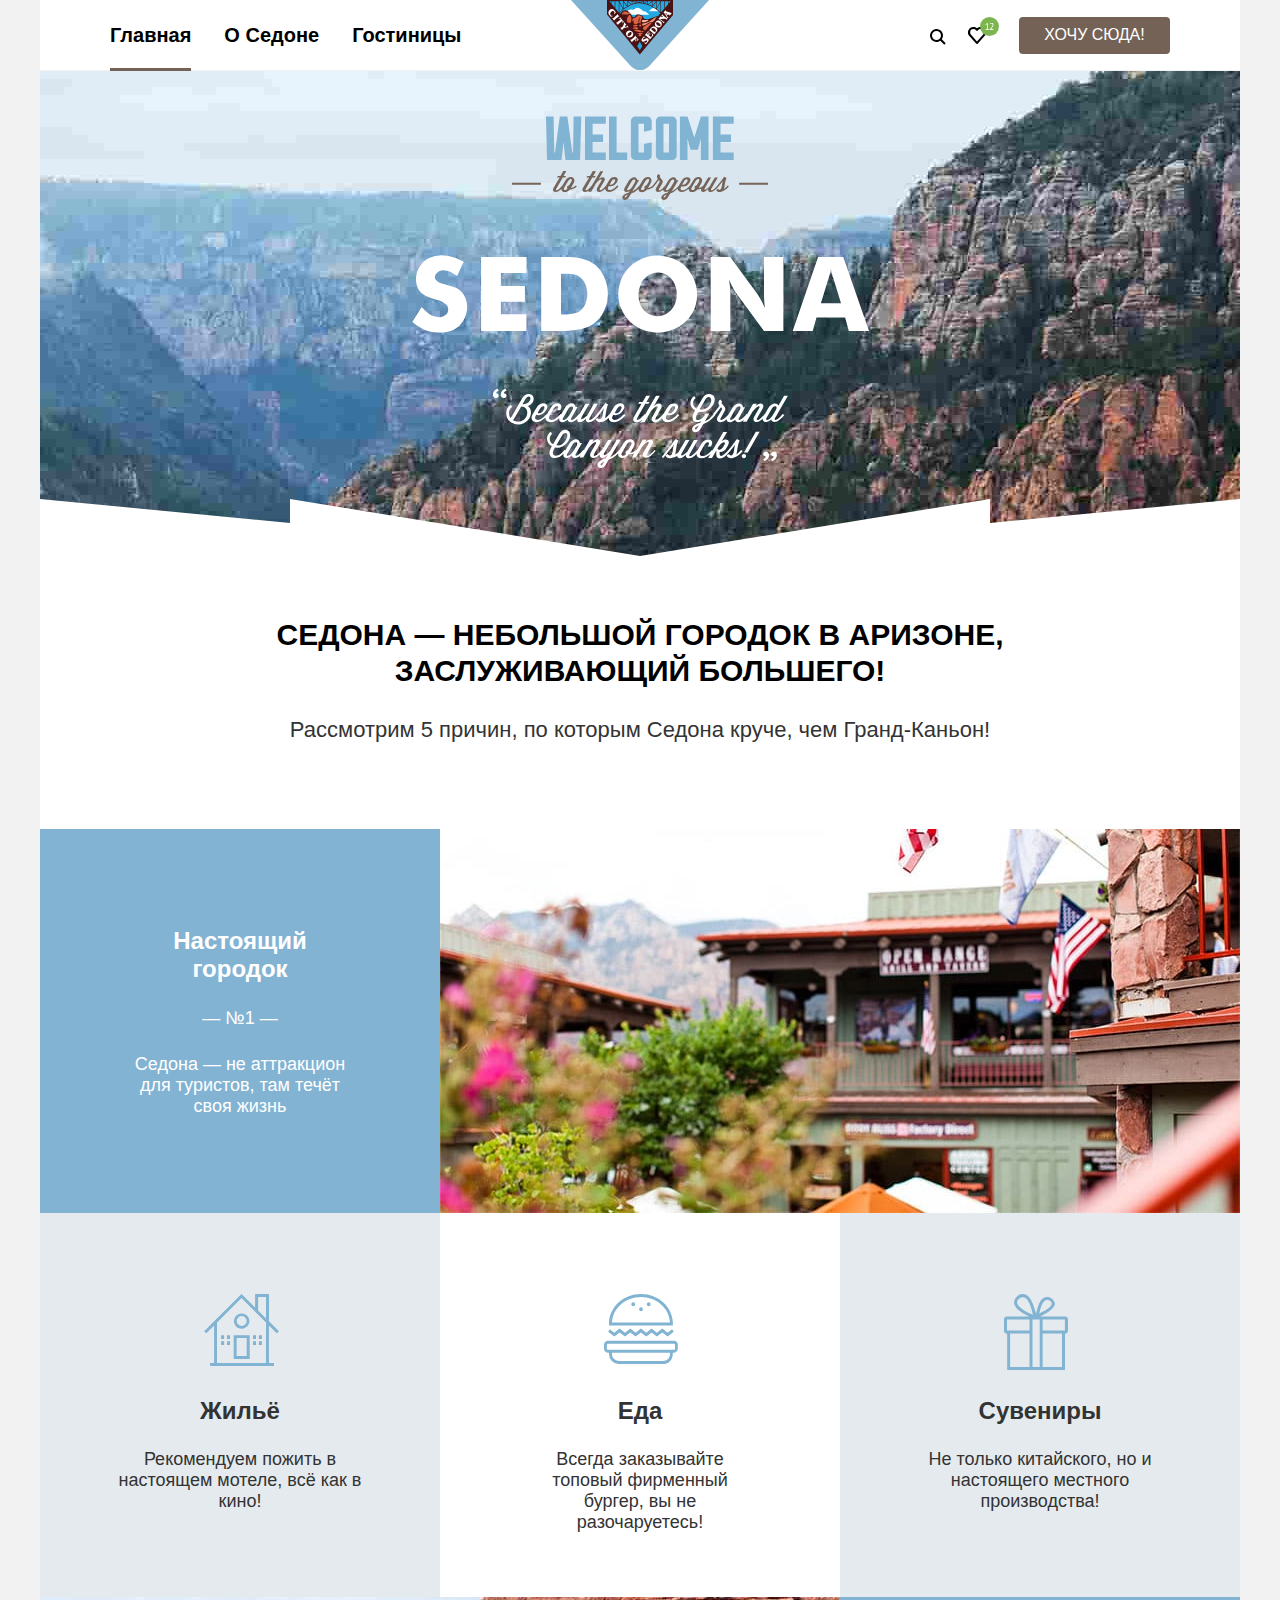
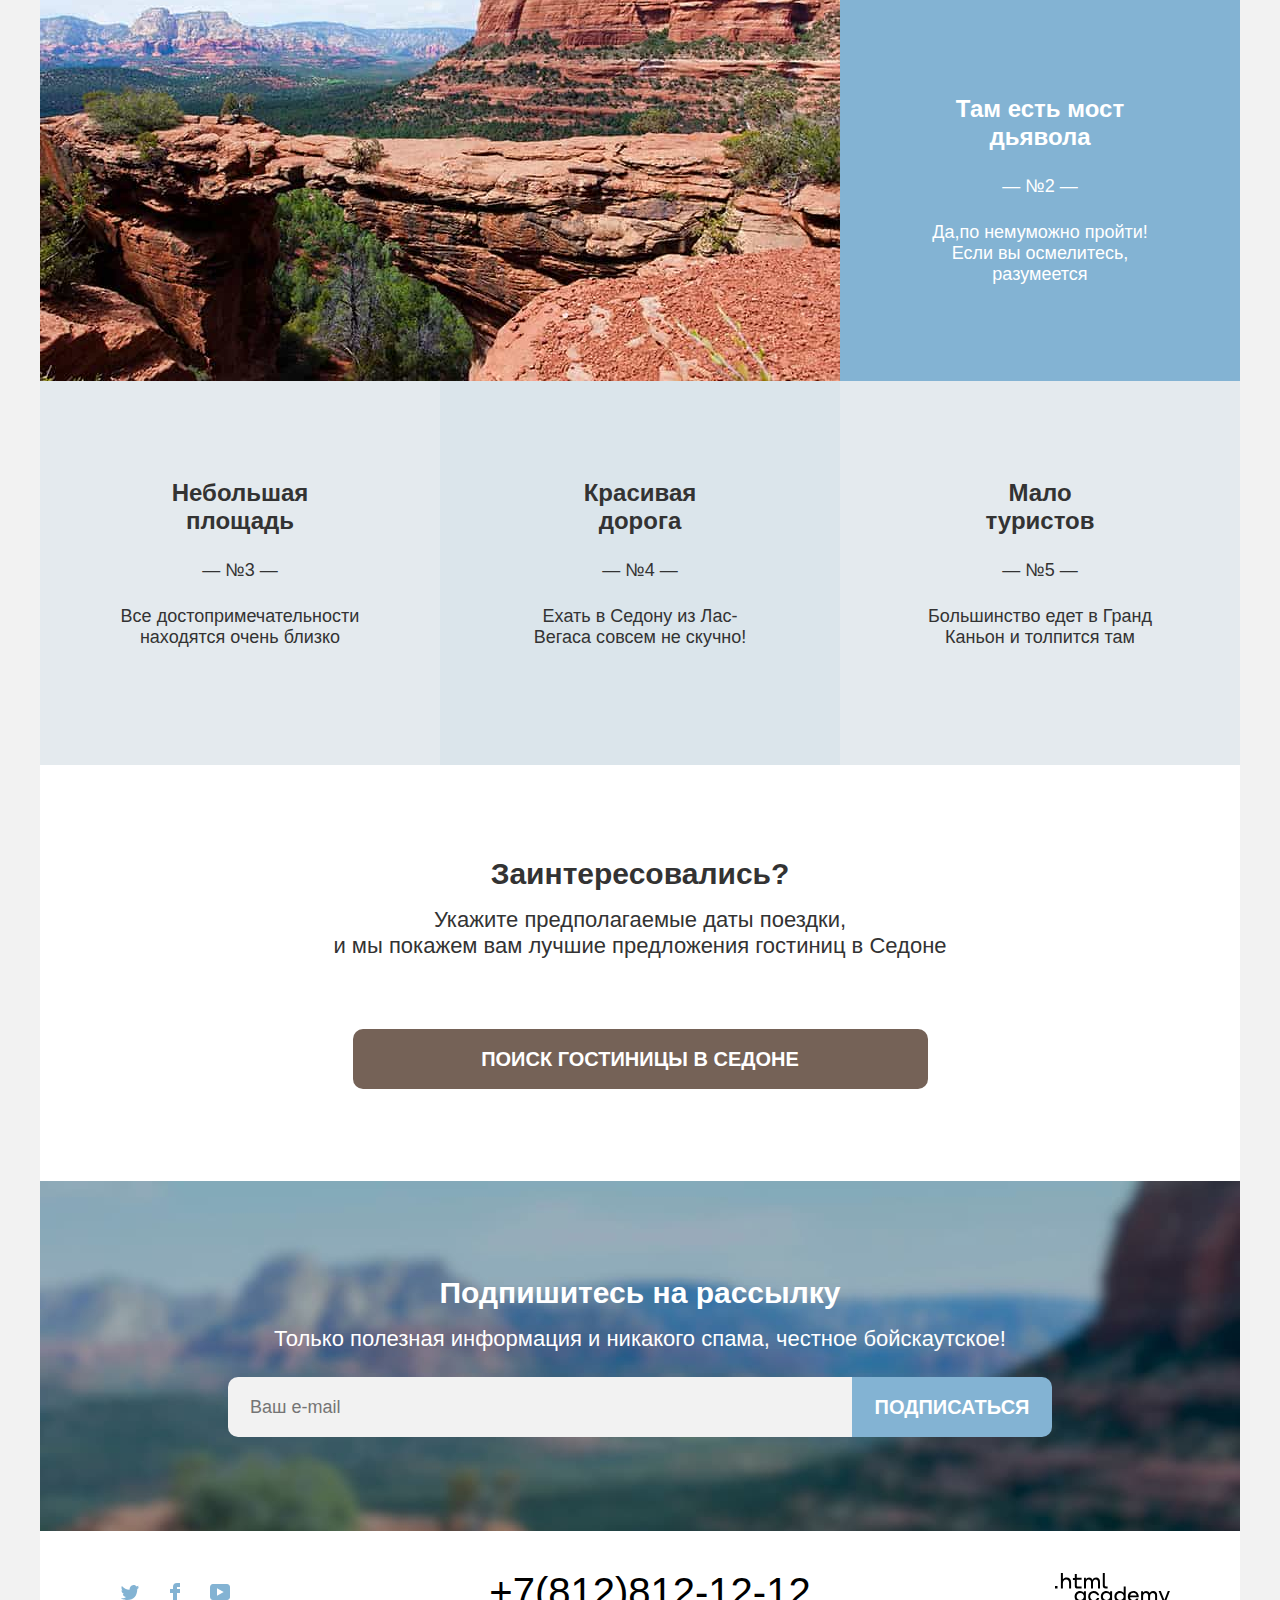
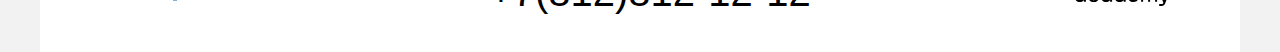
==== commit d1626be7: "for correction" ====
--- a/index.html
+++ b/index.html
@@ -28,7 +28,7 @@
             <div class="user-menu">              
                 <div class="user-menu-item">
                   <a class="user-menu-link" href="#">
-                    <svg aria-hidden="true" focusable="false" width="16" height="16" 
+                    <svg class="user-menu-icon" aria-hidden="true" focusable="false" width="16" height="16" 
                          xmlns="http://www.w3.org/2000/svg">
                       <path fill-rule="evenodd" clip-rule="evenodd" d="M11 6.5a4.5 4.5 0 11-9 0 4.5 4.5 0 019
                                0zm-.665 5.249a6.5 6.5 0 111.414-1.414l3.958 3.958-1.414 1.414-3.958-3.958z" />
@@ -37,7 +37,7 @@
                 </div>
                 <div class="user-menu-item">
                   <a class="user-menu-link" href="#">
-                    <svg aria-hidden="true" focusable="false" width="31" height="27" fill="none" xmlns="http://www.w3.org/2000/svg">
+                    <svg class="user-menu-icon" aria-hidden="true" focusable="false" width="31" height="27" fill="none" xmlns="http://www.w3.org/2000/svg">
                       <path d="M8.9 27a1 1 0 0 1-.8-.4l-7-7.9A5.4 5.4 0 0 1 5.5 10c1.3 0 2.5.5 3.5 1.3a5.5
                          5.5 0 0 1 9 4.1c0 1.3-.5 2.5-1.3 3.4l-7 7.9c-.2.2-.4.3-.8.3zm-6-9.5L9 
                          24.4l6.2-7c.5-.5.7-1.2.7-2 0-1.8-1.5-3.3-3.3-3.3-1 0-2 .5-2.7 1.3-.3.3-.6.4-.9.4-.3 
@@ -167,17 +167,17 @@
             <div class="footer-social">            
                 <ul class="footer-social-list">
                   <li class="footer-social-item">
-                    <a class="footer-social-link" href="#">
+                    <a class="footer-social-link footer-social-twitt" href="#">
                       <span class="visually-hidden">Твиттер</span>
                     </a>
                   </li>
                   <li class="footer-social-item">
-                    <a class="footer-social-link" href="#">
+                    <a class="footer-social-link footer-social-facebook" href="#">
                       <span class="visually-hidden">Фесбук</span>
                     </a>
                   </li>
                     <li class="footer-social-item">
-                      <a class="footer-social-link" href="#">
+                      <a class="footer-social-link footer-social-youtube" href="#">
                         <span class="visually-hidden">Ютъюб</span>
                       </a>
                   </li>
--- a/css/styles.css
+++ b/css/styles.css
@@ -40,21 +40,15 @@
 }
 .container,
 .page-header-container,
-.navigation, 
-.navigation-list, 
+.navigation, .navigation-list, 
 .user-menu,
 .main-top-figure,
-.page-footer-container,
-.footer-social,
-.footer-social-list,
-.pagination,
-.pagination-list,
+.page-footer-container, .footer-social, .footer-social-list,
+.pagination, .pagination-list,
 .breadcrumbs,
 .catalog-filter,
-.sorting-container,
-.offer-container,
-.offer-item,
-.offer-rating{
+.sorting-container, .sorting-list, .sorting-item,
+.offer-container, .offer-item, .offer-rating {
     display: flex;
 }
 .navigation,
@@ -78,19 +72,27 @@
     text-align: center;
     text-decoration: none;
     text-transform: uppercase;
-    color: #FFFFFF;
-    border-radius: 4px;
+    color: #FFFFFF;   
     height: 37px;
     display: inline-block;
+    border-radius: 4px;
     border: none;
+    box-sizing: border-box;
     cursor: pointer;
 }
+
 .btn-go-to, .search-button{
-    background-color: #756257;    
+    background-color: #756257;
+}
+.btn-go-to:hover, .search-button:hover{
+    background-color: #615048;
 }
 .btn-mailing, .btn-add, .btn-sub, .btn-more{
     background: #83B3D3;
     border: none;
+}
+.btn-mailing:hover, .btn-add:hover, .btn-sub:hover, .btn-more:hover{
+    background:  #68A2CA;
 }
 .btn-mailing, .search-button{
     font-weight: 700;
@@ -141,7 +143,10 @@
     color: #000;
     background-color: #fff;
 }
-.page-header-container, .page-footer-container{
+.page-header-container,
+.page-footer-container,
+.sorting-container,
+.offer-container{
     max-width: 1060px;    
     margin: 0 auto;
     justify-content: space-between;    
@@ -165,8 +170,29 @@
     text-decoration: none;
     display:block;
 }
+.navigation-link{
+    padding: 20px 0;
+}
+.navigation-link:hover {
+    color: #756257;
+}
+.navigation-link:focus{
+outline: 3px solid #83B3D3;
+box-sizing: border-box;
+border-radius: 10px;
+}
 .navigation-item + .navigation-item{
     margin-left: 33px;
+}
+.navigation-item:first-child{
+    position: relative;
+}
+ .navigation-item:first-child::after{ /* указатель активнго окна */
+    content: "";
+    position: absolute;
+    border: 2px solid #756257;
+    left:0;
+    right: 0;
 }
 .user-menu-item:nth-child(2){
     width: 31px;
@@ -177,7 +203,19 @@
 .user-menu-item:first-child{
     width: 20px;
     height: 20px;
-    margin-right: 20px;    
+    margin-right: 20px;   
+}
+.user-menu-link:hover .user-menu-icon {
+    fill: #756257;
+  }
+.user-menu-link:focus,
+.button:focus,
+.footer-social-link:focus,
+.footer-contact-phone:focus,
+.footer-logo-academy:focus {
+    outline: 3px solid #83B3D3;
+    box-sizing: border-box;
+    border-radius: 10px;
 }
 
 /* section main-top */
@@ -378,29 +416,28 @@
 .page-footer-container{
     min-height: 120px;
 }
+.footer-social-item{
+    margin-right: 5px;
+}
 .footer-social-link{
-    position: relative;
     width: 40px;
     height: 42px;
     display: block;
-}
-.footer-social-item .footer-social-link::after{
-    content: "";
-    position: absolute;
-    top: 10px;
-    left: 10px;
-    height: 20px;
-    width: 20px;
+    background-color: #fff;
     background-repeat: no-repeat;
-}
-.footer-social-item:first-child .footer-social-link::after{
+    background-position: center;
+}
+.footer-social-twitt{
     background-image:url(../images/icons/twitter-icon.svg);
-}
-.footer-social-item:nth-child(2) .footer-social-link::after{
+    background-size: 18px 15px;
+}
+.footer-social-facebook{
     background-image:url(../images/icons/facebook-icon.svg);
-}
-.footer-social-item:last-child .footer-social-link::after{
-    background-image:url(../images/icons/youtybe-icon.svg);
+    background-size: 10px 18px;
+}
+.footer-social-youtube{
+    background-image:url(../images/icons/youtube-icon.svg);
+    background-size: 20px 16px;
 }
 .footer-contact{
     display: flex;
@@ -461,7 +498,7 @@
     background-repeat: no-repeat;
 }
 .breadcrumbs-item:first-child::after{
-    content: ">";
+    content: url(../images/icons/shevron.svg);
     color: white;
     margin:0 11px;
 }
@@ -482,8 +519,9 @@
 }
 /* sorting */
 .sorting-container{
-    padding: 0 70px;
-    align-items: center;
+    height: 48px;
+    margin-top: 44px;
+    margin-bottom: 42px;
 }
 .sorting-title{
 font-weight: 700;
@@ -491,16 +529,50 @@
 line-height: 39px;
 text-transform: uppercase;
 text-align: left;
+margin: 0;
 margin-right: 190px;
 }
-.sorting-type, .sorting-select-control{
+
+.sorting-select-control{
     width: 287px;
     height: 48px;
+    border: 2px solid #E6E6E6;
+    border-radius: 4px;
+}
+.sorting-select-control > option{
+    font-family: PT Sans;
+    font-style: normal;
+    font-weight: normal;
+    font-size: 18px;
+    line-height: 23px;
+    color: #333333;
+}
+.sorting-item{
+    width: 48px;
+    height: 48px;
+    margin-left: 8px;
+    border: 2px solid #E6E6E6;
+    box-sizing: border-box;
+    border-radius: 4px;
+    background-repeat: no-repeat;
+    background-position: center;
+    background-size: 16px 14px;    
+}
+.sorting-item:first-child{
+    background-image: url(../images/icons/mode-tile.svg);
+}
+.sorting-item:nth-child(2){
+background-image: url(../images/icons/mode-slideshow.svg);
+}
+.sorting-item:last-child{
+    background-image: url(../images/icons/mode-list.svg);
+}
+.sorting-current{
+    border-color: #000;
 }
 /* offer */
 .offer-container{
     flex-direction: column;
-    padding: 0 70px;
 }
 .offer-list{
     border-bottom: 1px solid #E6E6E6; 
@@ -560,6 +632,9 @@
     background: #F2F2F2;
     border-radius: 4px;
 }
+.add-to-kart{
+    background-color: #7DB54F;
+}
 /* pagination */
 .pagination{
     border-top: 1px solid #E6E6E6;
@@ -584,13 +659,14 @@
     font-weight: 700;
     font-size: 20px;
     line-height: 55px;
-    color: #000;
+    color: #fff;
     background-color: #83B3D3;
     text-align: center;
     text-decoration: none;
 }
 .pagination-current{
     background-color: #F2F2F2;
+    color: #000;
 }
 .pagination-control{
     width: 175px;
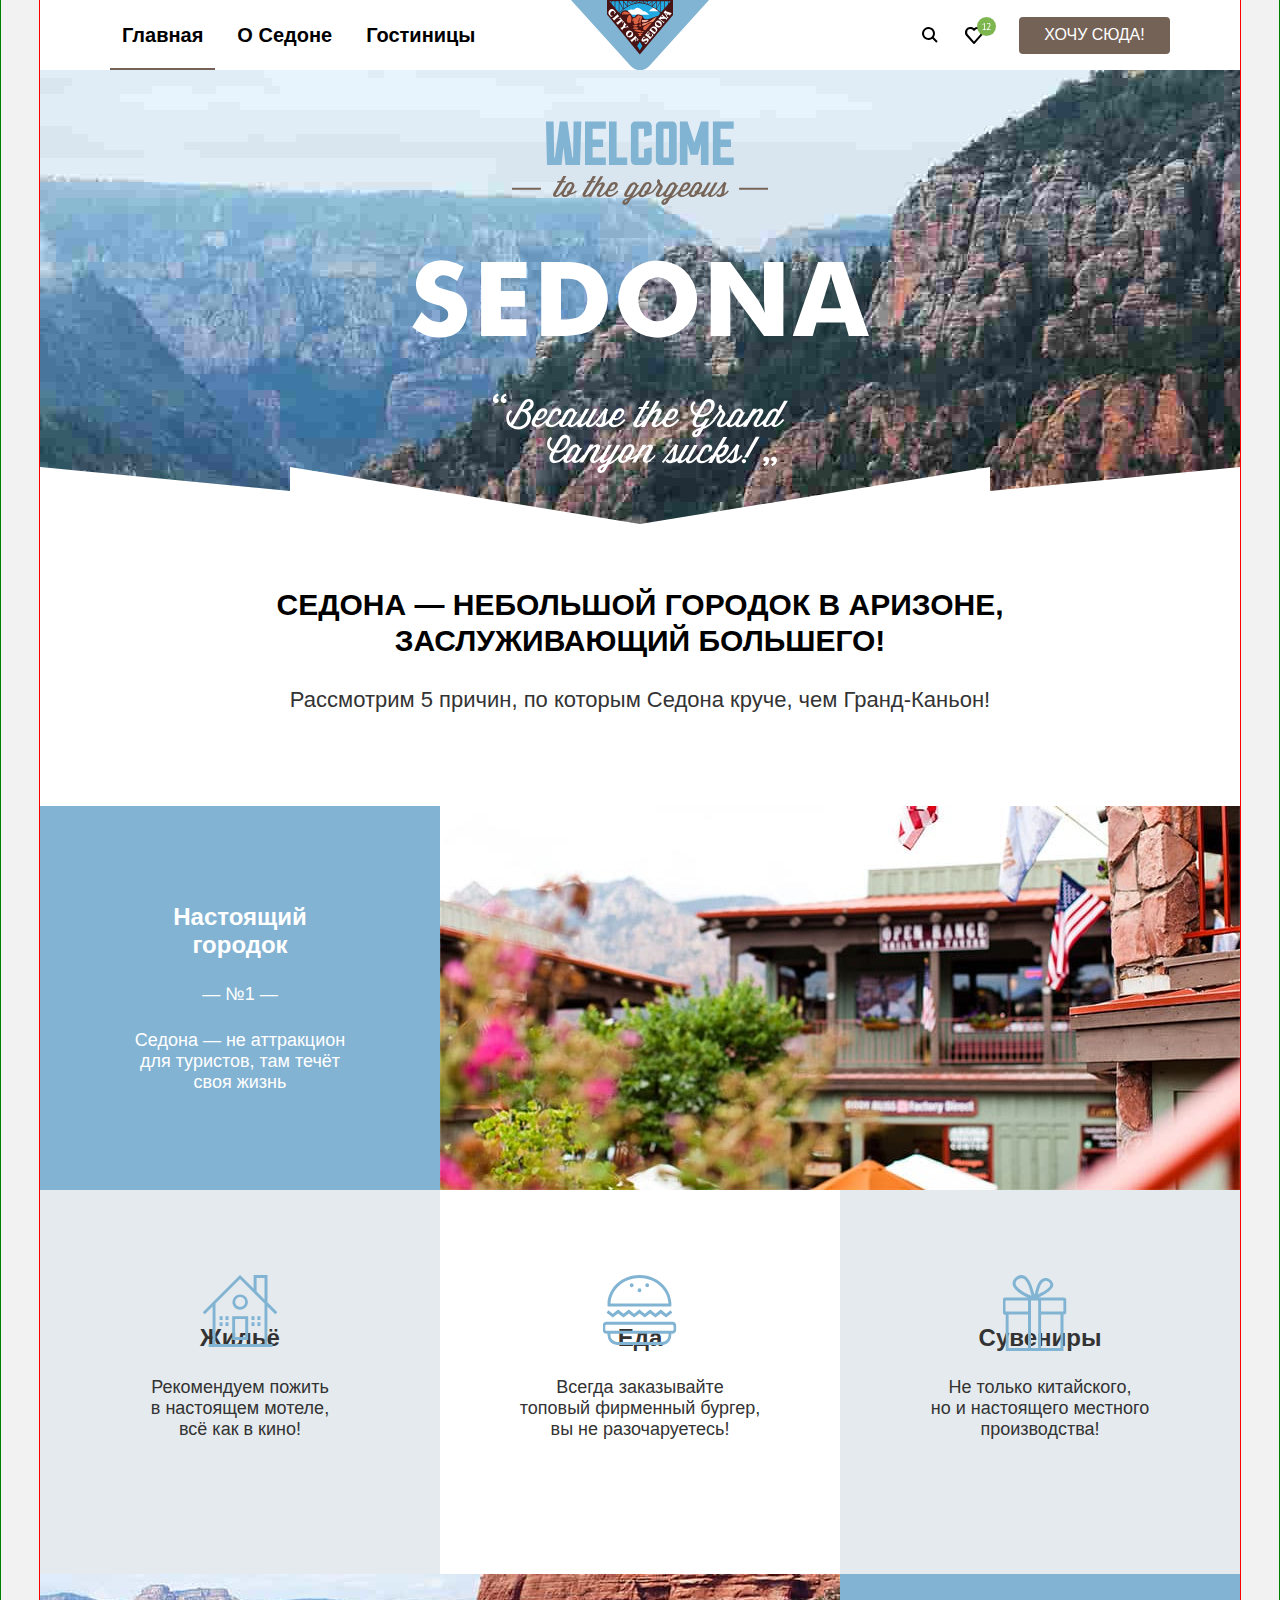
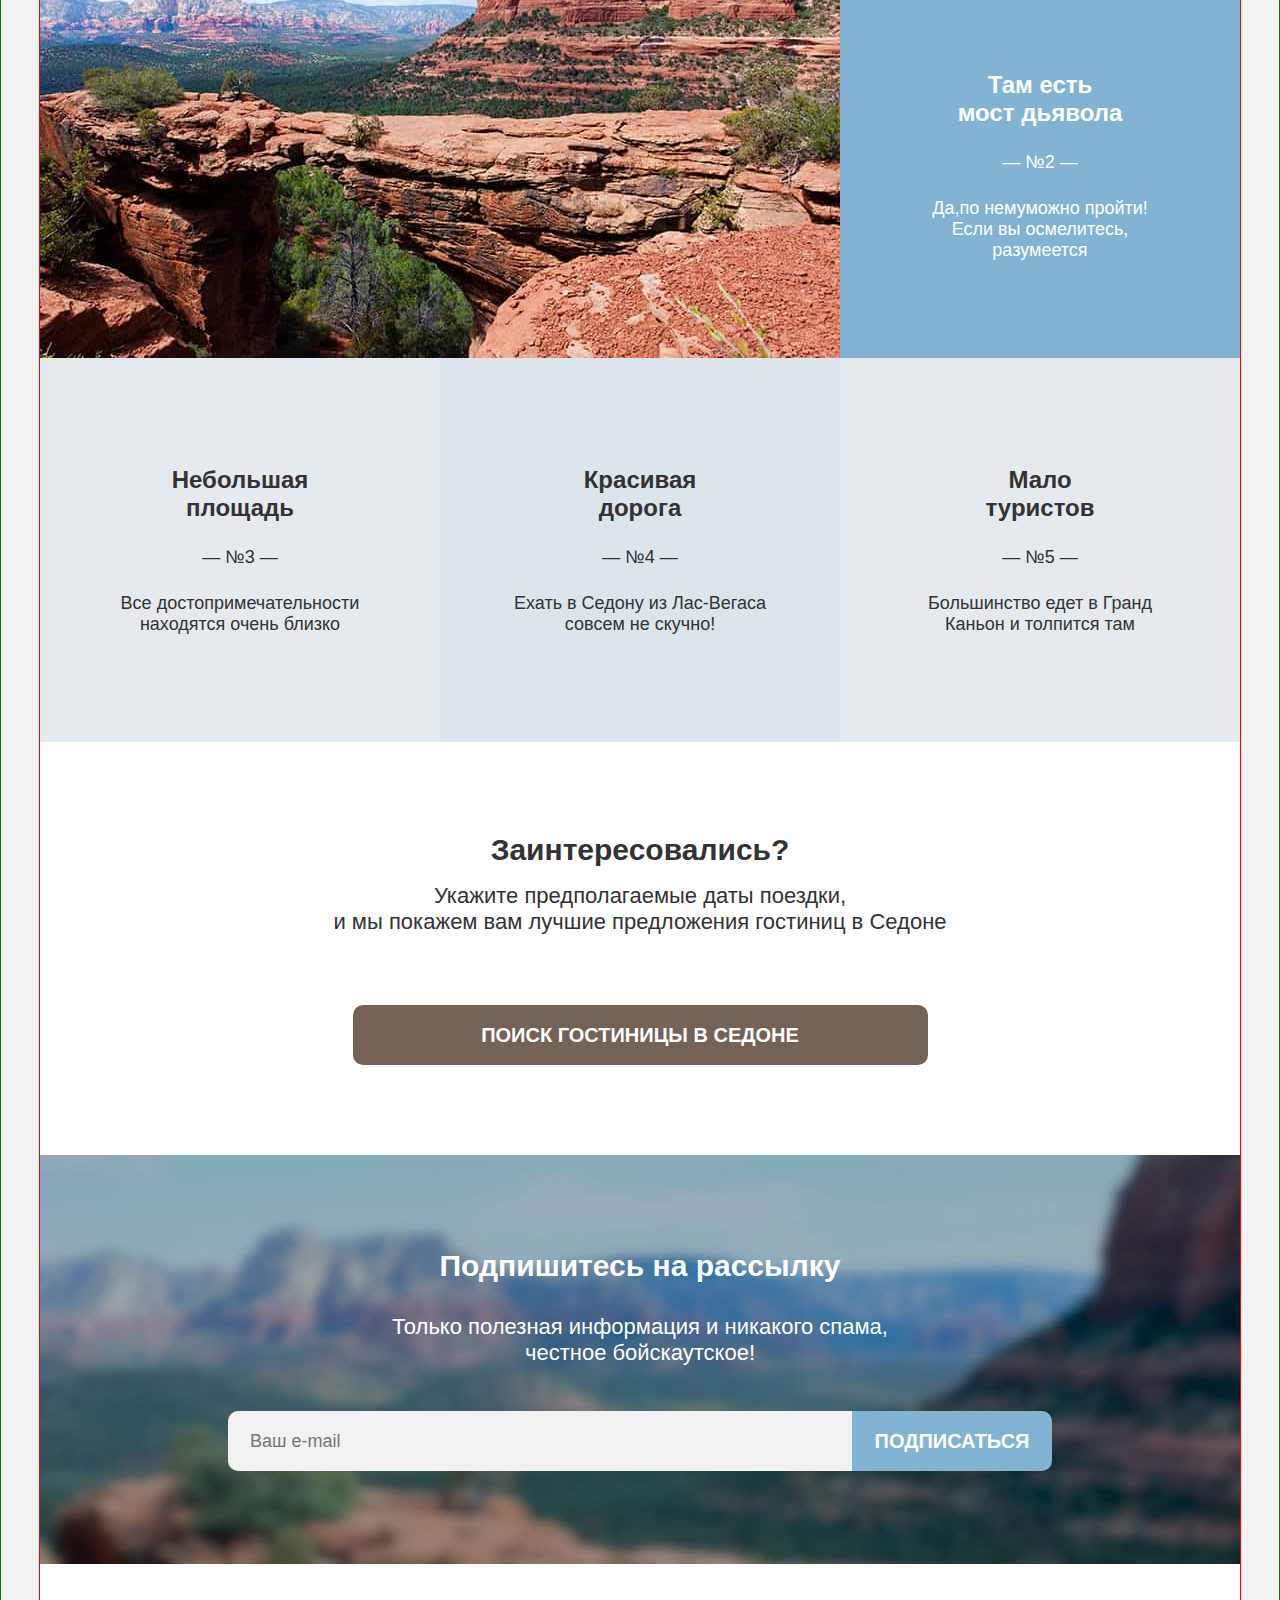
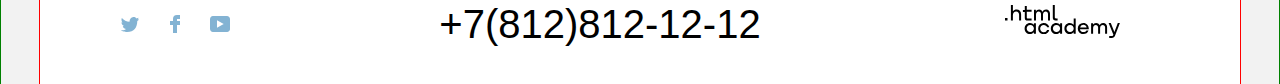
==== commit 6a508366: "new styles" ====
--- a/index.html
+++ b/index.html
@@ -5,163 +5,159 @@
     <link rel="stylesheet" href="css/styles.css">
     <title>SEDONA</title>
   </head>
-
   <body>
     <div class="container">
-        <header class="page-header">
-          <div class="page-header-container">
-            <nav class="navigation">
-              <ul class="navigation-list">
-                <li class="navigation-item">
-                  <a class="navigation-link" href="#">Главная</a>
-                </li>
-                <li class="navigation-item">
-                  <a class="navigation-link" href="about.html">О Седоне</a>
-                </li>
-                <li class="navigation-item">
-                  <a class="navigation-link" href="catalog.html">Гостиницы</a>
-                </li>
-              </ul>
-            </nav>  
-                <img class="navigation-logo" src="images/icons/logo-sedona.svg"
-                     width="138" height="70" alt="логотип города Сидона">              
-            <div class="user-menu">              
-                <div class="user-menu-item">
-                  <a class="user-menu-link" href="#">
-                    <svg class="user-menu-icon" aria-hidden="true" focusable="false" width="16" height="16" 
-                         xmlns="http://www.w3.org/2000/svg">
-                      <path fill-rule="evenodd" clip-rule="evenodd" d="M11 6.5a4.5 4.5 0 11-9 0 4.5 4.5 0 019
-                               0zm-.665 5.249a6.5 6.5 0 111.414-1.414l3.958 3.958-1.414 1.414-3.958-3.958z" />
-                    </svg>
+      <header class="page-header">
+        <div class="page-header-container">
+          <nav class="navigation">
+            <ul class="navigation-list">
+              <li class="navigation-item">
+                <a class="navigation-link active" href="#">Главная</a>
+              </li>
+              <li class="navigation-item">
+                <a class="navigation-link" href="about.html">О Седоне</a>
+              </li>
+              <li class="navigation-item">
+                <a class="navigation-link" href="catalog.html">Гостиницы</a>
+              </li>
+            </ul>
+          </nav>  
+            <img class="navigation-logo" src="images/icons/logo-sedona.svg"
+                 width="138" height="70" alt="логотип города Сидона">              
+          <div class="user-menu">              
+            <div class="user-menu-item">
+              <a class="user-menu-link" href="#">
+                <svg class="user-menu-icon" aria-hidden="true" focusable="false" width="16" height="16" 
+                     xmlns="http://www.w3.org/2000/svg">
+                    <path fill-rule="evenodd" clip-rule="evenodd" d="M11 6.5a4.5 4.5 0 11-9 0 4.5 4.5 0 019
+                          0zm-.665 5.249a6.5 6.5 0 111.414-1.414l3.958 3.958-1.414 1.414-3.958-3.958z" />
+                </svg>
                     <span class="visually-hidden">Поиск</span></a>
-                </div>
-                <div class="user-menu-item">
-                  <a class="user-menu-link" href="#">
-                    <svg class="user-menu-icon" aria-hidden="true" focusable="false" width="31" height="27" fill="none" xmlns="http://www.w3.org/2000/svg">
-                      <path d="M8.9 27a1 1 0 0 1-.8-.4l-7-7.9A5.4 5.4 0 0 1 5.5 10c1.3 0 2.5.5 3.5 1.3a5.5
-                         5.5 0 0 1 9 4.1c0 1.3-.5 2.5-1.3 3.4l-7 7.9c-.2.2-.4.3-.8.3zm-6-9.5L9 
-                         24.4l6.2-7c.5-.5.7-1.2.7-2 0-1.8-1.5-3.3-3.3-3.3-1 0-2 .5-2.7 1.3-.3.3-.6.4-.9.4-.3 
-                         0-.6-.2-.8-.4a3.7 3.7 0 0 0-2.7-1.3 3.3 3.3 0 0 0-3.3 3.3c-.1.9.3 1.6.7 2.1-.1 0-.1
-                         0 0 0z" fill="#000"/>
-                         <path d="M31 9.5a9.5 9.5 0 1 1-19 0 9.5 9.5 0 0 1 19 0z" fill="#7DB54F"/>
-                         <path d="M17.6 12.3H19V7.4l.1-.6-.4.5-1 .8-.4-.5 2.2-1.7h.3v6.4h1.4v.7h-3.6v-.7zm7.9-4.7l-.2 1-.6 1.2a10.9
-                          10.9 0 0 1-1.4 2.1l-.5.4H25.6v.7h-4v-.3a33.1 33.1 0 0 0 1.8-2.2 9.7 9.7 
-                          0 0 0 1-1.9c.2-.3.2-.6.2-.9 0-.3 0-.6-.3-.8-.1-.2-.4-.3-.8-.3l-.7.1-.7.4-.3-.6.8-.5a3 
-                          3 0 0 1 1-.1l.8.1a1.5 1.5 0 0 1 1 1v.6z" fill="#fff"/>
-                    </svg>
-                    <span class="visually-hidden">Избранное</span></a>
-                </div>
-                <div class="user-menu-item">
-                  <a class="button btn-go-to" href="#">Хочу сюда!</a>
-                </div>
             </div>
-          </div>  
-        </header>
+            <div class="user-menu-item">
+              <a class="user-menu-link" href="#">
+                <svg class="user-menu-icon" aria-hidden="true" focusable="false" width="31" height="27" xmlns="http://www.w3.org/2000/svg">
+                  <path d="M8.9 27a1 1 0 0 1-.8-.4l-7-7.9A5.4 5.4 0 0 1 5.5 10c1.3 0 2.5.5 3.5 1.3a5.5
+                        5.5 0 0 1 9 4.1c0 1.3-.5 2.5-1.3 3.4l-7 7.9c-.2.2-.4.3-.8.3zm-6-9.5L9 
+                        24.4l6.2-7c.5-.5.7-1.2.7-2 0-1.8-1.5-3.3-3.3-3.3-1 0-2 .5-2.7 1.3-.3.3-.6.4-.9.4-.3 
+                        0-.6-.2-.8-.4a3.7 3.7 0 0 0-2.7-1.3 3.3 3.3 0 0 0-3.3 3.3c-.1.9.3 1.6.7 2.1-.1 0-.1
+                        0 0 0z" fill="#000"/>
+                  <path d="M31 9.5a9.5 9.5 0 1 1-19 0 9.5 9.5 0 0 1 19 0z" fill="#7DB54F"/>
+                  <path d="M17.6 12.3H19V7.4l.1-.6-.4.5-1 .8-.4-.5 2.2-1.7h.3v6.4h1.4v.7h-3.6v-.7zm7.9-4.7l-.2 1-.6 1.2a10.9
+                        10.9 0 0 1-1.4 2.1l-.5.4H25.6v.7h-4v-.3a33.1 33.1 0 0 0 1.8-2.2 9.7 9.7 
+                        0 0 0 1-1.9c.2-.3.2-.6.2-.9 0-.3 0-.6-.3-.8-.1-.2-.4-.3-.8-.3l-.7.1-.7.4-.3-.6.8-.5a3 
+                        3 0 0 1 1-.1l.8.1a1.5 1.5 0 0 1 1 1v.6z" fill="#fff"/>
+                </svg>
+                  <span class="visually-hidden">Избранное</span></a>
+            </div>
+            <div class="user-menu-item">
+              <a class="button btn-go-to" href="#">Хочу сюда!</a>
+            </div>
+          </div>
+        </div>  
+      </header>
           <!--the end header-->        
-        <main class="main-index main-container">
-            <section class="main-top">
-              <div class="wrap-figure">
-                <h1 class="visually-hidden">Седона город в Аризоне</h1>
-                    <figure class="main-top-figure">
-                        <img class="figure-vector" src="images/icons/welcom-title.svg"
-                        width="188" height="45" alt="welcam" >
-                        <img class="figure-vector" src="images/icons/bottom-caption.svg"
-                        width="256" height="30" alt="to the gorgeous" >
-                        <img class="figure-vector" src="images/icons/sedona-title.svg"
-                        width="457" height="214" alt="Sedona" >
-                    </figure>
-              </div>
-              <div class="wrap-title">
-                 <h2 class="main-top-title">Седона — небольшой городок в Аризоне,<br>
-                  заслуживающий большего!</h2>
-                    <p class="main-top-caption">Рассмотрим 5 причин, по которым Седона круче,
-                         чем Гранд-Каньон!
-                    </p>
-              </div>                    
-            </section>
+      <main class="main-index main-container">
+        <section class="main-top">
+          <div class="wrap-figure">
+            <h1 class="visually-hidden">Седона город в Аризоне</h1>
+            <figure class="main-top-figure">
+              <img class="figure-vector" src="images/icons/welcom-title.svg"
+                    width="188" height="45" alt="welcam" >
+              <img class="figure-vector" src="images/icons/bottom-caption.svg"
+                    width="256" height="30" alt="to the gorgeous" >
+              <img class="figure-vector" src="images/icons/sedona-title.svg"
+                    width="457" height="214" alt="Sedona" >
+            </figure>
+          </div>
+          <div class="wrap-title">
+            <h2 class="main-top-title">Седона — небольшой городок в Аризоне,<br>
+                                       заслуживающий большего!</h2>
+              <p class="main-top-caption">Рассмотрим 5 причин, по которым Седона круче,
+                                          чем Гранд-Каньон!</p>
+          </div>                    
+        </section>
             <!--the end main-top-->
-            <section class="advantages">
-               <h2 class="visually-hidden" hidden>Преимущества</h2>
-                    <ul class="advantages-list">                       
-                        <li class="advantages-item advantages-item__white ">
-                            <h3 class="advantages-title">Настоящий городок</h3>
-                            <p class="advantages-namber">— №1 —</p>
-                            <p class="advantages-description">Седона — не аттракцион для туристов,
-                              там течёт своя жизнь</p>                            
-                        </li>
-                        <li class="advantages-item">
-                          <img class="advantages-image" src="images/foto/photo-1.jpg"
-                                width="800" height="384" alt="фрагмет здания">
-                        </li>
-                        <li class="advantages-item">
-                            <h3 class="advantages-title">Жильё</h3>
-                            <p class="advantages-description">Рекомендуем пожить 
-                                в настоящем мотеле, всё как в кино!</p>
-                        </li>
-                        <li class="advantages-item">
-                            <h3 class="advantages-title">Еда</h3>
-                            <p class="advantages-description">Всегда заказывайте
-                                топовый фирменный бургер, вы не разочаруетесь!</p>
-                        </li>
-                        <li class="advantages-item">
-                            <h3 class="advantages-title">Сувениры</h3>
-                            <p class="advantages-description">Не только китайского, 
-                                но и настоящего местного производства!</p>
-                        </li>
-                        <li class="advantages-item">
-                            <img class="advantages-image" src="images/foto/photo-2.jpg" 
-                                  width="800" height="384" alt="пейзаж с каньонами">
-                        </li>
-                        <li class="advantages-item advantages-item__white">                            
-                            <h3 class="advantages-title">Там есть
-                                мост дьявола</h3>
-                            <p class="advantages-namber">— №2 —</p>
-                            <p class="advantages-description">Да,по немуможно пройти!
-                               Если вы осмелитесь, разумеется</p>
-                        </li>
-                        <li class="advantages-item">
-                            <h3 class="advantages-title">Небольшая площадь</h3>
-                            <p class="advantages-namber">— №3 —</p>
-                            <p class="advantages-description">Все достопримечательности 
+        <section class="advantages">
+          <h2 class="visually-hidden" hidden>Преимущества</h2>
+            <ul class="advantages-list">                       
+              <li class="advantages-item advantages-item__white ">
+                <h3 class="advantages-title">Настоящий<br> городок</h3>
+                  <p class="advantages-namber">— №1 —</p>
+                  <p class="advantages-description">Седона — не аттракцион<br> для туристов,
+                                                    там течёт<br> своя жизнь</p>                            
+              </li>
+              <li class="advantages-item">
+                <img class="advantages-image" src="images/foto/photo-1.jpg"
+                     width="800" height="384" alt="фрагмет здания">
+              </li>
+              <li class="advantages-item">
+                <h3 class="advantages-title">Жильё</h3>
+                  <p class="advantages-description">Рекомендуем пожить<br> 
+                                                    в настоящем мотеле,<br> всё как в кино!</p>
+              </li>
+              <li class="advantages-item">
+                <h3 class="advantages-title">Еда</h3>
+                  <p class="advantages-description">Всегда заказывайте<br>
+                        топовый фирменный бургер,<br> вы не разочаруетесь!</p>
+              </li>
+              <li class="advantages-item">
+                <h3 class="advantages-title">Сувениры</h3>
+                  <p class="advantages-description">Не только китайского,<br>
+                                но и настоящего местного<br> производства!</p>
+              </li>
+              <li class="advantages-item">
+                <img class="advantages-image" src="images/foto/photo-2.jpg" 
+                 width="800" height="384" alt="пейзаж с каньонами">
+              </li>
+              <li class="advantages-item advantages-item__white">                            
+                <h3 class="advantages-title">Там есть<br>мост дьявола</h3>
+                  <p class="advantages-namber">— №2 —</p>
+                  <p class="advantages-description">Да,по немуможно пройти!<br>
+                                             Если вы осмелитесь,<br> разумеется</p>
+              </li>
+              <li class="advantages-item">
+                <h3 class="advantages-title">Небольшая<br>площадь</h3>
+                  <p class="advantages-namber">— №3 —</p>
+                  <p class="advantages-description">Все достопримечательности<br>
                                 находятся очень близко</p>
-                        </li>
-                        <li class="advantages-item">
-                            <h3 class="advantages-title">Красивая<br>дорога</h3>
-                            <p class="advantages-namber">— №4 —</p>
-                            <p class="advantages-description">Ехать в Седону из Лас-Вегаса
+              </li>
+              <li class="advantages-item">
+                <h3 class="advantages-title">Красивая<br>дорога</h3>
+                  <p class="advantages-namber">— №4 —</p>
+                  <p class="advantages-description">Ехать в Седону из Лас-Вегаса<br>
                                  совсем не скучно!</p>
-                        </li>
-                        <li class="advantages-item">
-                            <h3 class="advantages-title">Мало<br>туристов</h3>
-                            <p class="advantages-namber">— №5 —</p>
-                            <p class="advantages-description">Большинство едет в Гранд Каньон
+              </li>
+              <li class="advantages-item">
+                <h3 class="advantages-title">Мало<br>туристов</h3>
+                  <p class="advantages-namber">— №5 —</p>
+                  <p class="advantages-description">Большинство едет в Гранд<br>Каньон
                                  и толпится там</p>
-                        </li>
-                    </ul>
-            </section>
+              </li>
+            </ul>
+        </section>
             <!--the end advantages-->
-            <section class="main-search">
-                <h2 class="main-search-title">Заинтересовались?</h2>
-                <p class="main-search-caption">Укажите предполагаемые даты поездки,<br>
-                    и мы покажем вам лучшие предложения гостиниц в Седоне
-                    </p>
-                <form class="main-search-form" action="https://echo.htmlacademy.ru/" method="POST">
-                    <button class="button search-button" type="button" value="ПОИСК ГОСТИНИЦЫ В СЕДОНЕ">
-                        ПОИСК ГОСТИНИЦЫ В СЕДОНЕ</button>        
-                </form>                
-            </section>
+        <section class="main-search">
+          <h2 class="main-search-title">Заинтересовались?</h2>
+            <p class="main-search-caption">Укажите предполагаемые даты поездки,<br>
+                    и мы покажем вам лучшие предложения гостиниц в Седоне</p>
+            <form class="main-search-form" action="https://echo.htmlacademy.ru/" method="POST">
+              <button class="button search-button" type="button" value="ПОИСК ГОСТИНИЦЫ В СЕДОНЕ">
+                      ПОИСК ГОСТИНИЦЫ В СЕДОНЕ</button>        
+            </form>                
+        </section>
              <!--the end main-search-->
-             <section class="mailing">
-                <h2 class="mailing-title">Подпишитесь на рассылку</h2>
-                <p class="mailing-caption">Только полезная информация и никакого спама,
+        <section class="mailing">
+          <h2 class="mailing-title">Подпишитесь на рассылку</h2>
+            <p class="mailing-caption">Только полезная информация и никакого спама,<br>
                   честное бойскаутское!</p>
-                  <form class="mailing-form" action="#" method="get">
-                    <input class="mailing-text" type="email" name="email" placeholder="Ваш e-mail">
-                    <input class="button btn-mailing" type="submit" value="Подписаться">
-                  </form>
-              </section>
-              <!--the end mailing-->
-        </main>            
+            <form class="mailing-form" action="#" method="get">
+              <input class="mailing-text" type="email" name="email" placeholder="Ваш e-mail">
+              <input class="button btn-mailing" type="submit" value="Подписаться">
+            </form>
+        </section>
+           <!--the end mailing-->
+      </main>            
         <footer class="page-footer">
           <div class="page-footer-container">
             <div class="footer-social">            
@@ -188,8 +184,10 @@
                 <a class="footer-contact-phone" href="tel:+7(812)812-12-12">+7(812)812-12-12</a>        
               </div>      
               <figure class="footer-logo">
-                <img class="footer-logo-academy" src="images/icons/logo_htmlacademy.svg" 
-                width="115" height="34" alt="Логотип HTML-Академии">
+                <a class="footer-logo-link" href="//htmlacademy.ru">
+                  <img class="footer-logo-academy" src="images/icons/logo_htmlacademy.svg" 
+                  width="115" height="34" alt="Логотип HTML-Академии">
+                </a>
               </figure>
           </div>
         </footer>   
--- a/css/styles.css
+++ b/css/styles.css
@@ -13,13 +13,13 @@
     src: url(../fonts/ptsans-700.woff2) format(woff2);
     font-display: swap;
 }
-.html{
+.html, body{
     height: 100%;
 }
-
 body{
     margin: 0 auto;
     padding: 0;
+    border-left: 1px solid green; border-right:1px solid green;/*vremenno*/
     min-height: 100%;
     max-width: 1280px;    
     font-family: "PT sans", sans-serif;
@@ -38,32 +38,23 @@
     clip: rect(0 0 0 0);
     overflow: hidden;
 }
-.container,
-.page-header-container,
-.navigation, .navigation-list, 
-.user-menu,
-.main-top-figure,
-.page-footer-container, .footer-social, .footer-social-list,
-.pagination, .pagination-list,
-.breadcrumbs,
-.catalog-filter,
-.sorting-container, .sorting-list, .sorting-item,
-.offer-container, .offer-item, .offer-rating {
-    display: flex;
-}
-.navigation,
-.navigation-list,
-.user-menu,
-.page-footer,
-.footer-social,
-.footer-social-list{
-    align-items: center;
-    flex-wrap: wrap;/* на случай переполнения.???*/
+h1, h2, h3, p{
+    text-align: center;
+    font-style: normal;
+    margin: 0;
+    padding: 0;
+}
+ul{
+    list-style: none;
+    margin: 0;
+    padding: 0;
 }
 .container{
     max-width: 1200px;
     margin: 0 auto;
+    display: flex;
     flex-direction: column;
+    border-left:1px solid red; border-right:1px solid red;/*vremenno*/
 }
 .button{
     font-family: inherit;
@@ -80,19 +71,15 @@
     box-sizing: border-box;
     cursor: pointer;
 }
-
 .btn-go-to, .search-button{
     background-color: #756257;
 }
-.btn-go-to:hover, .search-button:hover{
-    background-color: #615048;
-}
 .btn-mailing, .btn-add, .btn-sub, .btn-more{
-    background: #83B3D3;
-    border: none;
-}
-.btn-mailing:hover, .btn-add:hover, .btn-sub:hover, .btn-more:hover{
-    background:  #68A2CA;
+    background-color: #83B3D3;
+}
+.btn-go-to{
+    width: 151px;
+    line-height: 36px;
 }
 .btn-mailing, .search-button{
     font-weight: 700;
@@ -109,35 +96,44 @@
     line-height: 26px;
     border-radius: 0px 10px 10px 0px;
 }
-.btn-go-to{
-    width: 151px;
-    line-height: 36px;
-}
 .btn-add, .btn-sub{
     width: 160px;    
 }
 .btn-sub{
     height: 48px;
+    margin-bottom: 25px;
 }
 .btn-reset{
     background-color: transparent;
-    border: none;
 }
 .btn-more{
     width: 625px;
     height: 55px;
-    margin: 60px auto;
-}
-h1, h2, h3, p{
-    text-align: center;
-    font-style: normal;
-}
-ul{
-    list-style: none;
-    margin: 0;
-    padding: 0;
-}
-
+    margin: 0 auto 30px;
+}
+/* состояния */
+.btn-go-to:hover, .search-button:hover{
+    background-color: #615048;
+}
+.btn-mailing:hover, .btn-add:hover,
+.btn-sub:hover, .btn-more:hover{
+    background-color:  #68A2CA;
+}
+.btn-reset:hover{
+    color:rgba(255, 255, 255, 0.6);
+}
+.btn-go-to:focus, .search-button:focus, .btn-reset:focus{
+    outline:3px solid #83B3D3;
+}
+.btn-mailing:focus, .btn-add:focus,
+.btn-sub:focus, .btn-more:focus{
+    outline: 3px solid #756257;
+}
+.btn-go-to:active, .search-button:active, .btn-reset:active{
+    background-color: #615048;
+    color:rgba(255, 255, 255, 0.3);
+    outline-color: transparent;
+}
 /* header */
 .page-header,  .page-footer{
     color: #000;
@@ -146,21 +142,38 @@
 .page-header-container,
 .page-footer-container,
 .sorting-container,
-.offer-container{
+.offer-container,
+.filter-container{
     max-width: 1060px;    
     margin: 0 auto;
-    justify-content: space-between;    
+    display: flex;
+    justify-content: space-between;
 }
 .page-header-container{
-    height: 70px;
+    min-height: 70px;
     position: relative;
 }
-.page-header-container img{
+.page-header-container img{ /* размещение логотипа по-центру */
     position: absolute;
     top: 0;
-    left: 43.5%;
-}
-.navigation-link, .user-menu-link{
+    left: 50%;
+    transform: translateX(-50%);
+}
+.page-header-container > a{
+    width: 138px;
+    position: relative;
+    right: 50px;
+}
+.navigation, .user-menu{
+    display: flex;
+    align-items: center;
+}
+.navigation-list{
+    display: flex;
+    align-items: center;
+    flex-wrap: wrap;/* на случай переполнения.*/
+}
+.navigation-link{
     font-size: 20px;
     line-height: 26px;
     font-weight: 700;
@@ -168,81 +181,91 @@
     color: #000;
     background-color: #fff;
     text-decoration: none;
+    padding: 6px 12px;
     display:block;
-}
-.navigation-link{
-    padding: 20px 0;
-}
-.navigation-link:hover {
+    margin-right: 10px;
+}
+.navigation-item:first-child,
+.navigation-item:last-child{
+    position: relative;
+}
+.active::after{
+    content: "";
+    position: absolute;    
+    left: 0;
+    right: 10px;
+    bottom: -18px;
+    border: 2px solid #756257;
+}
+.user-menu-link{
+    display: block;
+    width: 38px;
+    height: 38px;
+    position: relative;
+}
+.user-menu-icon {
+    position: absolute;
+    top: 0;
+    right: 0;
+    bottom: 0;
+    left: 0;
+    margin: auto;
+    fill: #000;
+}
+.user-menu-item:first-child .user-menu-link{
+    margin-right: 12px;
+}
+.user-menu-item:nth-child(2) .user-menu-link{
+    margin-bottom: 10px;
+    margin-right: 20px;
+}
+.navigation-link:hover{
     color: #756257;
 }
-.navigation-link:focus{
-outline: 3px solid #83B3D3;
-box-sizing: border-box;
-border-radius: 10px;
-}
-.navigation-item + .navigation-item{
-    margin-left: 33px;
-}
-.navigation-item:first-child{
-    position: relative;
-}
- .navigation-item:first-child::after{ /* указатель активнго окна */
-    content: "";
-    position: absolute;
-    border: 2px solid #756257;
-    left:0;
-    right: 0;
-}
-.user-menu-item:nth-child(2){
-    width: 31px;
-    height: 27px;
-    margin-right: 20px;
-    margin-bottom: 10px;  
-}
-.user-menu-item:first-child{
-    width: 20px;
-    height: 20px;
-    margin-right: 20px;   
-}
-.user-menu-link:hover .user-menu-icon {
+.user-menu-link:hover .user-menu-icon{
     fill: #756257;
-  }
-.user-menu-link:focus,
-.button:focus,
-.footer-social-link:focus,
-.footer-contact-phone:focus,
-.footer-logo-academy:focus {
-    outline: 3px solid #83B3D3;
-    box-sizing: border-box;
+}
+.navigation-link:focus,.user-menu-link:focus{
+    color: #756257;
+    outline:3px solid #83B3D3;
     border-radius: 10px;
 }
-
+.user-menu-link:focus .user-menu-icon{
+    fill: #756257;
+}
+.navigation-link:active,.user-menu-link:active{
+    color: rgba(117, 98, 87, .3);
+    outline-color: transparent;
+}
+.user-menu-link:active .user-menu-icon{
+    fill: rgba(117, 98, 87, .3);
+}
+/** the end header **/
 /* section main-top */
 .main-container{
     flex-grow: 1;
 }
 .wrap-figure{
-    background-image: url(../images/foto/bgtop.jpg);
+    background-image: url(../images/foto/bgtop.jpg);/* фон. фотография для секции */
     background-size: cover;
     background-repeat: no-repeat;
     position: relative;
-    border-top: 1px solid transparent;
-    height: 485px;
+    padding: 51px;
 }
 .wrap-figure::after{
     content: "";
     position: absolute;
     bottom: 0;
     left: 0;
-    width: 100%;
+    right: 0;
     height: 57px;
     background-image: url(../images/icons/divider.svg);
 }
 .main-top-figure{
+    display: flex;
     width: 458px;
     height: 352px;
-    margin: 45px auto 0;
+    margin: 0 auto;
     flex-direction: column;
     align-items: center;
 }
@@ -253,24 +276,34 @@
     margin-bottom: 55px;
 }
 .wrap-title{
-    border:1px solid #fff;
-}
-.main-top-title{
-    margin-top: 60px;
-    margin-bottom: 23px;
+    background-color:  #fff;
+    padding: 63px;
+}
+.main-top-title{    
     font-size: 30px;
     line-height: 36px;
     text-transform: uppercase;
     color: #000;
+    margin-bottom: 23px;
   }
 .main-top-caption{
-    margin-bottom: 80px; 
    font-weight: 400;
    font-size: 22px;
    line-height: 36px;
-   color: #333333;/* должен быть унаследован от body??? */
-}
+   margin-bottom: 25px;/* толкаем нижний паддинг, иначе надо задовать высоту блока????*/
+}
+/* the end section main-top */
 /* section advantages */
+.advantages-list{
+    display: grid;
+    grid-template-columns: repeat(3, 1fr);
+}
+.advantages-item:nth-child(2){
+    grid-column: 2/4;
+}
+.advantages-item:nth-child(6){
+    grid-column: 1/3;
+}
 .advantages img{
     width: 100%;
     height: auto;
@@ -279,8 +312,13 @@
 .advantages-item{
     position: relative;
     background-color: #83B3D3;
-    padding: 0 90px;
     min-height: 384px;
+    box-sizing: border-box;
+    display: flex;
+    flex-direction: column;
+    justify-content: center;
+    padding: 20px;
+
 }   
 .advantages-item:nth-child(2), .advantages-item:nth-child(6){
 	padding:0;
@@ -292,37 +330,37 @@
     font-weight: 700;
     font-size: 24px;
     line-height: 28px;
-    margin-top: 98px;
+    margin-bottom: 25px;
 }
 .advantages-namber{
-    margin: 25px 0;
+    margin-bottom: 25px;
 }
 .advantages-description, .advantages-namber{
     font-weight: 400;    
 }
-
 .advantages-item:nth-child(3),
 .advantages-item:nth-child(5),
 .advantages-item:nth-child(8),
 .advantages-item:nth-child(10){
     background-color: rgba(131, 179, 211, .12);
-    padding: 0 75px;
+
 }
 .advantages-item:nth-child(9){
     background-color: rgba(131, 179, 211, .2);
-}
-.advantages-item:nth-child(3) .advantages-title,
-.advantages-item:nth-child(4) .advantages-title,
-.advantages-item:nth-child(5) .advantages-title{
-    margin-top: 184px;
-}
+}/*
+.advantages-item:nth-child(3),
+.advantages-item:nth-child(4),
+.advantages-item:nth-child(5){
+    разместить контент на нужной позиции?????
+}*/
 .advantages-item:nth-child(3)::before,
 .advantages-item:nth-child(4)::before,
 .advantages-item:nth-child(5)::before{
     content:"";
     position: absolute;
-    top: 21%;
-    left:41%;
+    bottom: 223px;
+    left: 50%;
+    transform: translateX(-50%);
     width: 75px;
     height: 76px;
     background-repeat: no-repeat;
@@ -332,90 +370,91 @@
 }
 
 .advantages-item:nth-child(4)::before{
-    background-image: url(../images/icons/burger-icon.svg);
+    content: url(../images/icons/burger-icon.svg);
 }
 .advantages-item:nth-child(5)::before{
     background-image: url(../images/icons/present-box-icon.svg);
 }
-.main-search, .wrap-title, .page-footer,
 .advantages-item:nth-child(4){
     background-color: #fff;
 }
-.advantages-list{
-    display: grid;
-    grid-template-columns: repeat(3, 1fr);
-}
-.advantages-item:nth-child(2){
-    grid-column: 2/4;
-}
-.advantages-item:nth-child(6){
-    grid-column: 1/3;
-}
+/* the end section advantages */
 /* section main-search */
 .main-search{
-    border:1px solid #fff;
-}
-.main-search-title{
-    margin-top: 90px;
-    margin-bottom: 15px;
+    background-color: #fff;
+    padding: 90px 0;
+}
+.main-search-title{   
     font-weight: 700;
     font-size: 30px;
     line-height: 36px;
+    margin-bottom: 15px;
 }
 .main-search-caption{
-    margin-top: 15px;
-    margin-bottom: 70px;
     font-size: 22px;
     line-height: 26px;
+    margin-bottom: 70px;
 }
 .main-search-form{
     display: flex;
     justify-content: center;
-    margin-bottom: 90px;
-}
+}
+/* the end section main-search */
 /* mailing */
 .mailing{
     background-image: url(../images/foto/bg-mailing.jpg);
     background-size: 100% auto;
     background-repeat: no-repeat;
     color:#fff;
-    border-top: 1px solid #fff;
-    border-bottom: 1px solid #fff;
+    padding: 93px;
 }
 .mailing-title, .catalog-mailing-titel{
-    margin-top: 94px;
-    margin-bottom: 15px;
     font-weight: 700;
     font-size: 30px;
-    line-height: 36px;  
-}
+    line-height: 36px;
+    margin-bottom: 30px;
+}/*в макете отстыпы сверху между надписями в 15 и 25 но сами блоки в два раза шире чем в браузере*/
 .mailing-caption, .catalog-mailing-text{
-    margin-top: 15px;
-    margin-bottom: 25px;
     font-size: 22px;
     line-height: 26px;
+    margin-bottom: 45px;
 }
 .mailing-form{
     display: flex;
     justify-content: center;
-    margin-bottom: 94px;
 }
 .mailing-text{
     width: 600px;
     height: 58px;
     border-radius:  10px 0px  0px 10px;
     border: none;
-    background: #F2F2F2;
+    background-color: #F2F2F2;
+}
+.mailing-text:hover{
+    background-color: #E6E6E6;
+}
+.mailing-text:focus{
+   outline: 3px solid #83B3D3;
+}
+.mailing-text:active{
+    background-color: #E6E6E6;
+    outline: 2px solid #000000;
 }
 input[placeholder]{
     font-size: inherit;
     line-height: 26px;
     padding-left: 22px;
 }
+/* the end mailing */
 /* footer */
 .page-footer-container{
     min-height: 120px;
 }
+.footer-social, .footer-social-list{
+    display: flex;
+    align-items: center;
+}
+
 .footer-social-item{
     margin-right: 5px;
 }
@@ -448,80 +487,275 @@
     line-height: 40px;
     text-transform: uppercase;
     text-decoration: none;
-    color: #000;    
+    color: #000;
+    padding: 15px;    
 }
 .footer-logo{
-    margin: auto 0;
-}
+    display: flex;
+    align-items: center;
+}
+.footer-logo-link{
+    display: block;
+    padding: 10px;
+}
+.footer-contact-phone:hover{
+    color: #756257;    
+}
+.footer-social-link:focus, .footer-contact-phone:focus,
+.footer-logo-link:focus{
+    outline:3px solid #83B3D3;
+    border-radius: 10px;
+}
+.footer-contact-phone:active{
+    color: #756257;
+    opacity: 0.3;    
+}
+/* the end footer */
 /* ctalog */
 .catalog{
     background-color: white;
     color: #333333;
 }
 /* catalog-search */
-.filter-container{
+.catalog-search{
     background-image: url(../images/foto/bg-search-filer.jpg);
     background-size: cover;
     background-repeat: no-repeat;
     color: white;
-    border-top: 1px solid #fff;
-    padding: 0 70px;
-    border-bottom: 1px solid white;
-}
-.catalog-header-title{
+    margin-bottom: 45px;/* толкаем sorting вниз*/
+}
+.filter-container{
+    flex-direction: column;
+    padding-top: 35px;
+    padding-bottom: 85px;
+}
+/* filter-header */
+.filter-header{
+    margin-bottom: 45px;/* толкаем форму вниз */
+}
+.filter-header-title{
     font-size: 60px;
     line-height: 78px;
     text-align: left;
-    margin: 35px 0 5px;
 }
 .breadcrumbs{
-    margin-bottom: 45px;
+display: flex;
+align-items: center;
 }
 .breadcrumbs-item{
-    font-size: 16px;
-    display: contents;
+    font-size: 16px;    
+    margin-right: 20px;
 }
 .breadcrumbs-link{
     position: relative;
     min-height: 12px;
     min-width: 12px;
+    color: #fff;
+    text-decoration: none;
     display: block;
-}
+    padding: 8px;
+}
+
 .breadcrumbs-item:first-child .breadcrumbs-link::before{
     content: "";
     position: absolute;
-    top:20%;
-    left: 0;
+    top: 7px;
+    left: 5px;
     height: 12px;
     width: 12px;
     background-image: url(../images/icons/home\ 1.svg);
     background-repeat: no-repeat;
 }
-.breadcrumbs-item:first-child::after{
-    content: url(../images/icons/shevron.svg);
-    color: white;
-    margin:0 11px;
-}
+.breadcrumbs-link:hover{
+    opacity: 0.6;
+}
+.breadcrumbs-link:focus{
+    outline: 3px solid #83B3D3;
+    border-radius: 4px;
+}
+.breadcrumbs-link:active{
+    opacity: 0.3;
+}
+.breadcrumbs-item:first-child .breadcrumbs-link::after{
+    content: "";
+    position: absolute;
+    top: 10px;
+    left: 35px;
+    height: 8px;
+    width: 8px;
+    background-image: url(../images/icons/shevron.svg);
+    background-repeat: no-repeat;
+}
+.breadcrumbs-item:last-child .breadcrumbs-link{
+    padding: 3px 8px;
+}
+/* the end filter-header */
+/* form > catalog-filter */
 .catalog-filter{
-    margin-bottom: 80px;
-    border: 1px solid red;/* ВРЕМЕННО, ЧТОБЫ ВИДЕТЬ!!!*/
-}
-.catalog-filter-title{
+    display: flex;
+}
+.catalog-filter-group{
+    margin: 0;
+    padding: 0;
+    border: 0;
+}
+.catalog-filter-group:first-child{
+    margin-right: 55px;/* -10px*/
+}
+.catalog-filter-title{ /* на 27рх шире чем в макете */
     font-weight: 700;
     font-size: 20px;
     line-height: 26px;
-}
-.catalog-filter-group:first-child{
-    margin-right: 60px;
-}
+    margin-bottom: 30px;
+}
+.catalog-filter-item{
+    margin-bottom: 16px;
+}
+/* Control */
+.control {
+    position: relative;
+    display: block;
+    padding-left: 40px;
+}
+  
+  /* Mark */
+.control-mark {
+    position: absolute;
+    left: 0;
+    width: 20px;
+    height: 20px;
+    background-color: #FFFFFF;
+    border-radius: 4px;
+}
+.control-mark:hover {
+    background-color: rgba(255, 255, 255, 0.6);
+    cursor: pointer;
+}
+.control-mark:focus { 
+    background-color: rgba(255, 255, 255, 0.6);  
+    outline: 3px solid #83B3D3;
+}
+.control-mark:active{
+    background-color: rgba(255, 255, 255, 0.3);
+}
+.control-input[type="checkbox"]:checked + .control-mark::before{
+    content: url(../images/icons/mark.svg);
+    position: relative;
+    left: 4px;
+    bottom: 2px;   
+}
+.catalog-filter-group:nth-child(2){
+    margin-right: 155px;
+}
+.control-input[type="radio"] + .control-mark{
+    border-radius: 50%;
+}
+.control-input[type="radio"]:checked + .control-mark::before{
+    content:"";
+    position: absolute;
+    top:50%;
+    left: 50%;
+    transform: translateY(-5px) translateX(-5px);
+    width: 10px;
+    height: 10px;
+    border-radius: 50%;
+    background-color: #000;
+}
+/*.control-input[type="radio"]:checked + .control-mark{
+    box-sizing: border-box;
+    border: 5px solid #FFFFFF;
+    background-color: #000;
+} *//* почему так нельзя? проще и короче, фокус через аутлайн */
 .control-label{
+    font:inherit;
     line-height: 23px;
 }
-/* sorting */
-.sorting-container{
+/* range */
+.catalog-filter-group:nth-child(3){ /* last-child не применился????*/
+    margin-right: 72px;
+}
+.range-wrapper-inputs{
+    display: flex;
+    width: 287px;
     height: 48px;
-    margin-top: 44px;
-    margin-bottom: 42px;
+    border: 2px solid #FFFFFF;
+    box-sizing: border-box;
+    border-radius: 4px;
+    margin-bottom: 40px;
+}
+.catalog-filter-label{
+    display: flex;
+    align-items: center;
+    font: inherit;
+    color: rgba(255, 255, 255, 0.3);
+    width:103px;
+    height: 45px;
+    padding: 0 20px;   
+}
+.catalog-filter-label:first-of-type{
+    border-right: 2px solid #FFFFFF;
+}
+.catalog-filter-input{
+    width: 80px;
+    padding: 0;
+    font: inherit;
+    color:#FFFFFF;
+    border: none;
+    background-color: transparent;    
+    appearance: textfield; 
+}
+.catalog-filter-input::-webkit-outer-spin-button,
+.catalog-filter-input::-webkit-inner-spin-button {
+  appearance: none;
+  margin: 0;
+}
+.range-scale {
+	position: relative;
+	height: 4px;
+    background-color:rgba(255, 255, 255, 0.3);    
+}
+.range-bar {
+    position: absolute;
+    height: 4px;
+    background-color: #fff;
+  }
+  .range-toggle {
+    position:absolute;
+    width: 20px;
+    height: 20px;
+    background: #FFFFFF;
+    border:none;
+    border-radius: 5px;
+    cursor: pointer;
+  }
+  .range-toggle:hover {
+    box-shadow: 0px 4px 10px rgba(0, 0, 0, 0.25);
+  }
+  .range-toggle:active,
+  .range-toggle:focus {    
+    outline: 3px solid #83B3D3;
+    box-shadow: 0px 4px 10px rgba(0, 0, 0, 0.25);
+  }
+  .toggle-min {
+    top:-8px;
+    left:-10px;
+  }  
+  .toggle-max {
+    top:-8px;
+    right:-10px;
+  }
+  /* box-button */
+  .box-button{
+      display: flex;
+      flex-direction: column;
+      justify-content: center;
+      align-items: center;
+      padding-top: 45px;      
+  }
+  /* the end filter-header */
+  /* sorting */
+.sorting{
+    margin-bottom: 45px;/* толкаем offer вниз */
 }
 .sorting-title{
 font-weight: 700;
@@ -529,23 +763,26 @@
 line-height: 39px;
 text-transform: uppercase;
 text-align: left;
-margin: 0;
-margin-right: 190px;
-}
+margin-right: 100px; /* толкаем input на место*/
+}/*чмсло 38 должнобыть переменной величиной ????*/
 
 .sorting-select-control{
     width: 287px;
     height: 48px;
     border: 2px solid #E6E6E6;
     border-radius: 4px;
-}
+}/*галочка в инпуте другая и не наместе, паддинг не подвинул, after к инпуту не прицепишь -
+нет содкржимого и закрывающего тега. В уроках ни слова и в стилях барбершопа тоже*/
 .sorting-select-control > option{
     font-family: PT Sans;
     font-style: normal;
     font-weight: normal;
-    font-size: 18px;
+    font-size: 18px; 
     line-height: 23px;
     color: #333333;
+}
+.sorting-list{
+    display: flex;
 }
 .sorting-item{
     width: 48px;
@@ -570,40 +807,55 @@
 .sorting-current{
     border-color: #000;
 }
+/* the end sorting */
 /* offer */
+.offer{
+    margin-bottom: 30px;/* толкаем пагинацию вниз */
+}
 .offer-container{
     flex-direction: column;
 }
 .offer-list{
-    border-bottom: 1px solid #E6E6E6; 
+    border-bottom: 1px solid #E6E6E6;
+    margin-bottom: 30px;/* толкаем кнопку вниз*/
 }
 .offer-item{
+    display: flex;
+    justify-content: space-between;
     border-top: 1px solid #E6E6E6;
     padding: 30px 0;
 }
+.offer-item-wrap{
+    display: flex;
+}
 .offer-item-link{
+    display: block;
+    height: 120px;/*без "высоты" добавляется снизу 5рх "блок" ни чего не дает*/
     text-decoration: none;
     color: #000;
     margin-right: 36px;
 }
 .offer-title-box{
-    height: 120px;
+    display: grid;
+    grid-template-columns: 1fr 1fr;
+    grid-template-rows: auto auto 1fr auto;
 }
 .offer-item-title{
     font-size: 24px;
     line-height: 31px;
     text-align: left;
-    margin: 0;    
+    grid-column: 1/-1;  
 }
 .offer-item span{
     line-height: 23px;
     color: #333333;
 }
-.offer-item-buttons{
-    margin-top: 28px;
+.offer-title-box .btn-go-to,
+.offer-title-box .btn-add{
+    grid-row: 4/5;
 }
 .offer-rating{
-    margin-left: auto;
+    display: flex;
     flex-direction: column;
     justify-content: space-between;
 }
@@ -635,16 +887,18 @@
 .add-to-kart{
     background-color: #7DB54F;
 }
+/* the end offer */
 /* pagination */
-.pagination{
-    border-top: 1px solid #E6E6E6;
-    padding-top: 30px;
-}
 .pagination{
     width: 1056px;
     height: 55px;
     margin: 0 auto;
+    display: flex;
     justify-content: space-between;
+    margin-bottom: 90px;/* толкаем подписку вниз */
+}
+.pagination-list{
+    display: flex;
 }
 .pagination-item{
     margin-right: 7px;
@@ -664,6 +918,9 @@
     text-align: center;
     text-decoration: none;
 }
+.pagination-link:hover{
+    background-color:  #68A2CA;
+}
 .pagination-current{
     background-color: #F2F2F2;
     color: #000;
@@ -675,11 +932,14 @@
 }
 .select-control{
     width: 160px;
-    height: 55px;
+    height: 48px;
+    padding: 0 17px;
+    background-color: #fff;
     border: 2px solid #E6E6E6;
     border-radius: 4px;
-}
+}/*c "голочкой вниз" таже проблема, что и в сортировке */
+/* the end pagination */
+/* catalog-mailing */
 .catalog-mailing{
-    margin-bottom: 42px;
-    border: 1px solid #fff;
+    margin-bottom: 135px;
 }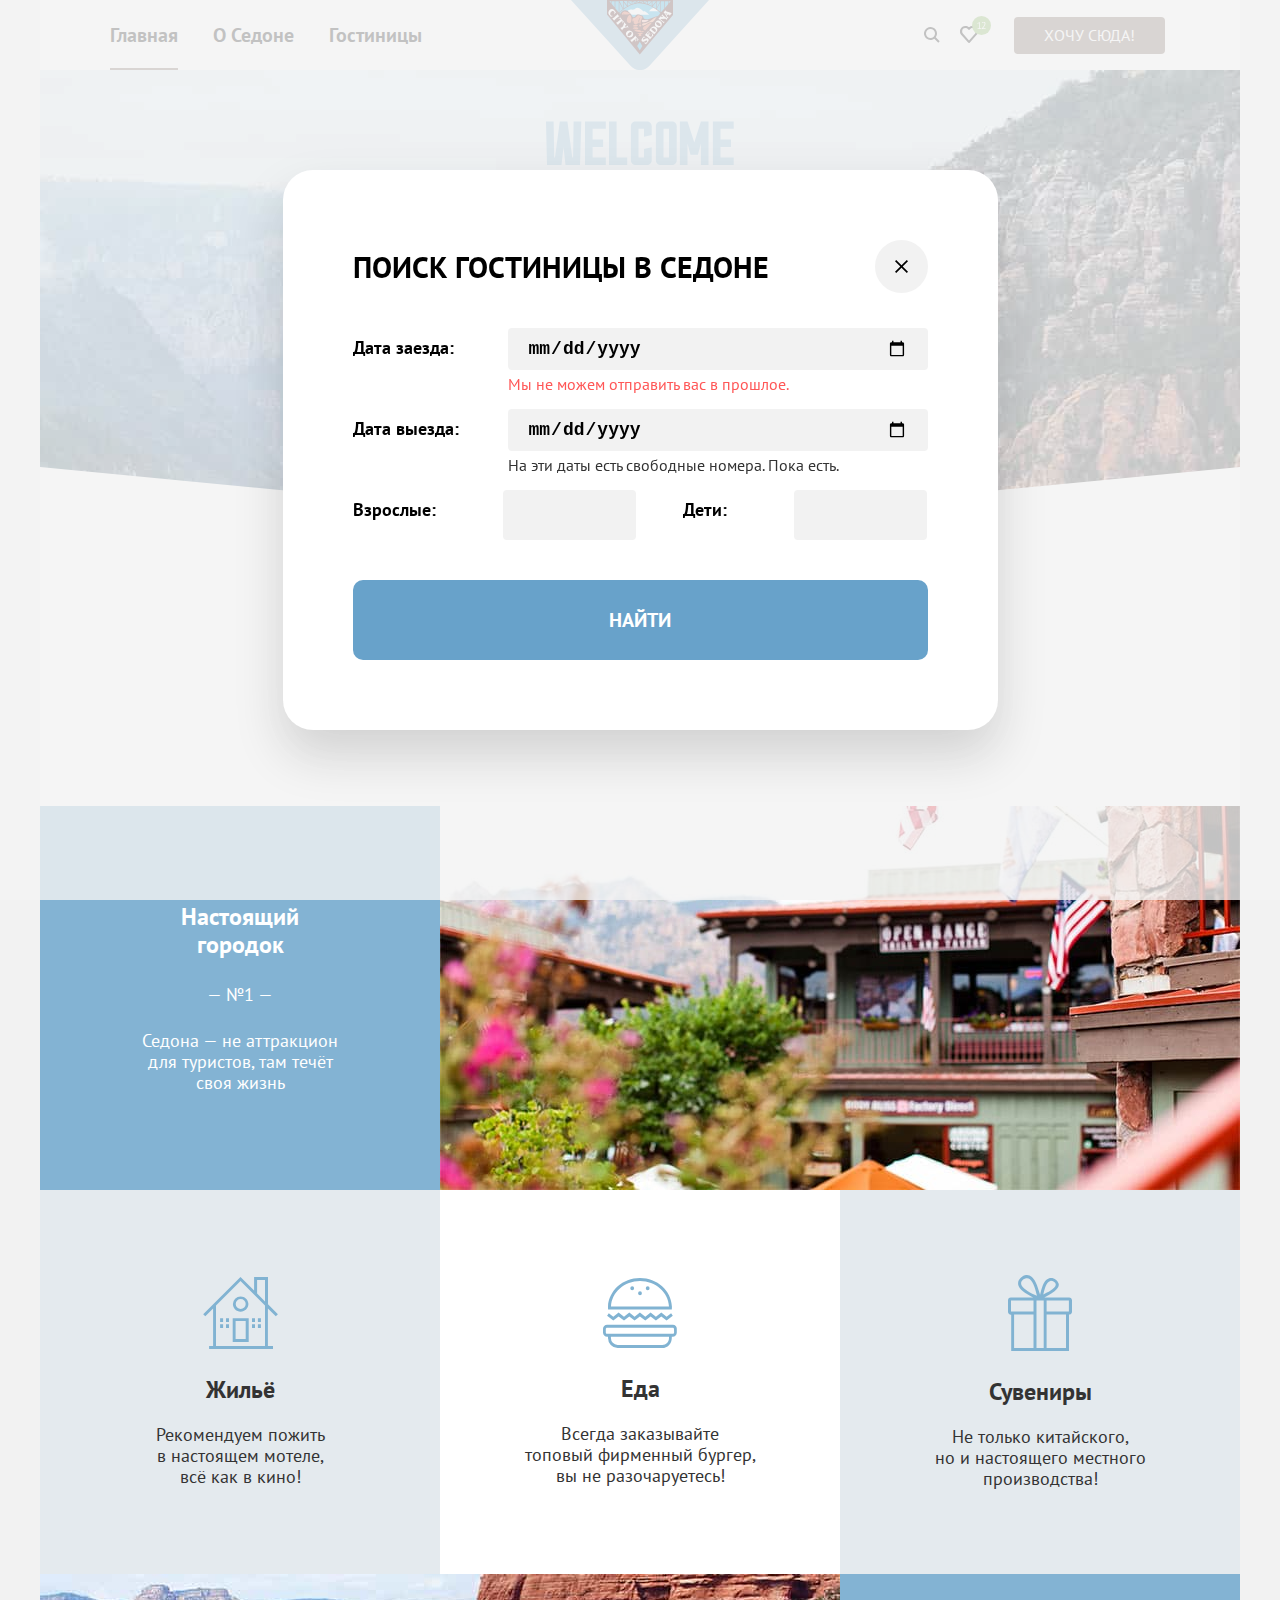
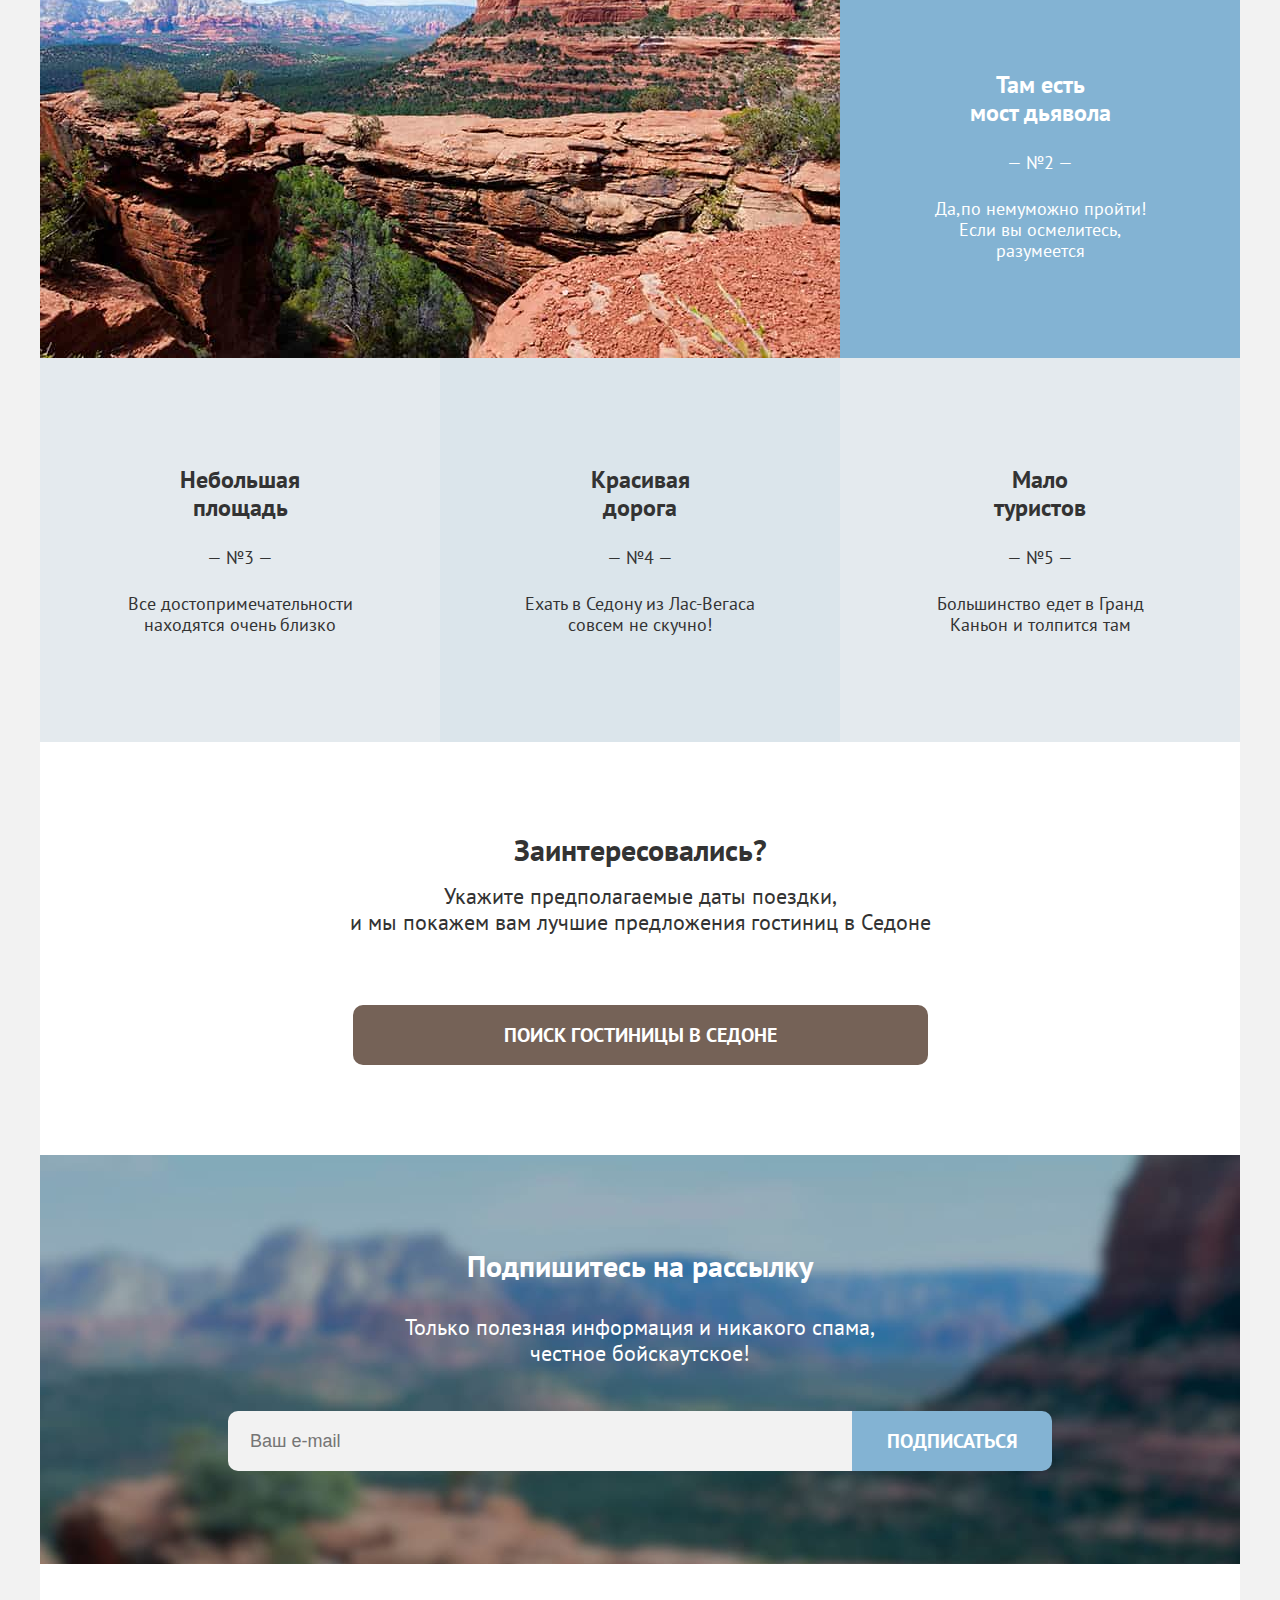
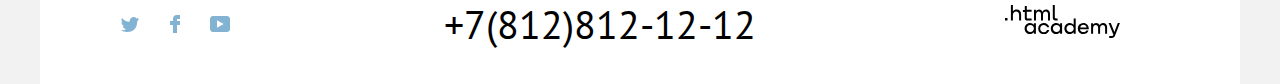
==== commit c92afa02: "popap modal-window" ====
--- a/index.html
+++ b/index.html
@@ -21,7 +21,7 @@
                 <a class="navigation-link" href="catalog.html">Гостиницы</a>
               </li>
             </ul>
-          </nav>  
+          </nav>
             <img class="navigation-logo" src="images/icons/logo-sedona.svg"
                  width="138" height="70" alt="логотип города Сидона">              
           <div class="user-menu">              
@@ -32,7 +32,8 @@
                     <path fill-rule="evenodd" clip-rule="evenodd" d="M11 6.5a4.5 4.5 0 11-9 0 4.5 4.5 0 019
                           0zm-.665 5.249a6.5 6.5 0 111.414-1.414l3.958 3.958-1.414 1.414-3.958-3.958z" />
                 </svg>
-                    <span class="visually-hidden">Поиск</span></a>
+                  <span class="visually-hidden">Поиск</span>
+              </a>
             </div>
             <div class="user-menu-item">
               <a class="user-menu-link" href="#">
@@ -41,18 +42,42 @@
                         5.5 0 0 1 9 4.1c0 1.3-.5 2.5-1.3 3.4l-7 7.9c-.2.2-.4.3-.8.3zm-6-9.5L9 
                         24.4l6.2-7c.5-.5.7-1.2.7-2 0-1.8-1.5-3.3-3.3-3.3-1 0-2 .5-2.7 1.3-.3.3-.6.4-.9.4-.3 
                         0-.6-.2-.8-.4a3.7 3.7 0 0 0-2.7-1.3 3.3 3.3 0 0 0-3.3 3.3c-.1.9.3 1.6.7 2.1-.1 0-.1
-                        0 0 0z" fill="#000"/>
+                        0 0 0z"/>
                   <path d="M31 9.5a9.5 9.5 0 1 1-19 0 9.5 9.5 0 0 1 19 0z" fill="#7DB54F"/>
                   <path d="M17.6 12.3H19V7.4l.1-.6-.4.5-1 .8-.4-.5 2.2-1.7h.3v6.4h1.4v.7h-3.6v-.7zm7.9-4.7l-.2 1-.6 1.2a10.9
                         10.9 0 0 1-1.4 2.1l-.5.4H25.6v.7h-4v-.3a33.1 33.1 0 0 0 1.8-2.2 9.7 9.7 
                         0 0 0 1-1.9c.2-.3.2-.6.2-.9 0-.3 0-.6-.3-.8-.1-.2-.4-.3-.8-.3l-.7.1-.7.4-.3-.6.8-.5a3 
                         3 0 0 1 1-.1l.8.1a1.5 1.5 0 0 1 1 1v.6z" fill="#fff"/>
                 </svg>
-                  <span class="visually-hidden">Избранное</span></a>
+                  <span class="visually-hidden">Избранное</span>
+              </a>
+              <div class="popover popover-cart">
+                <div class="popover-content">
+                   <img class="popover-img" src="images/foto/hotel-2.jpg" 
+                       width="48" height="48" alt="вид месности">
+                       <div>
+                        <h3 class="popover-title">Desert Quail Inn</h3>
+                        <span class="popover-appartment">Мотель</span>
+                      </div>   
+                   <img class="popover-icon" src="images/icons/delete.svg"
+                        width="16" height="16" alt="иконка 'удалить'">
+                        <span class="visually-hidden">Удалить из корзины</span>
+                   <img class="popover-img" src="images/foto/hotel-3.jpg" 
+                        width="48" height="48" alt="вид месности">
+                        <div>
+                          <h3 class="popover-title">Villas at Poco Diablo</h3>
+                          <span class="popover-appartment">Апартометны</span>
+                        </div>           
+                   <img class="popover-icon" src="images/icons/delete.svg"
+                     width="16" height="16" alt="иконка 'удалить'">
+                     <span class="visually-hidden">Удалить из корзины</span>
+                </div>
+                <button class="button btn-old-add">Все избранные</button>
+              </div>
             </div>
             <div class="user-menu-item">
-              <a class="button btn-go-to" href="#">Хочу сюда!</a>
-            </div>
+                <a class="button btn-go-to" href="#">Хочу сюда!</a>
+            </div>            
           </div>
         </div>  
       </header>
@@ -163,18 +188,36 @@
             <div class="footer-social">            
                 <ul class="footer-social-list">
                   <li class="footer-social-item">
-                    <a class="footer-social-link footer-social-twitt" href="#">
+                    <a class="footer-social-link" href="https://twitter.com/htmlacademy_ru">
                       <span class="visually-hidden">Твиттер</span>
+                      <svg class="footer-social-icon" aria-hidden="true" focusable="false"
+                           width="18" height="15" fill="none" xmlns="http://www.w3.org/2000/svg">
+                          <path d="M11.6.2c1.8-.5 3.2.3 3.8 1.2l2.1-.7c0 .9-.6 1.5-.9
+                           1.8.7.1 1.4-.6 1.4-.6a3 3 0 0 1-1.7 2C16.1 10.7 13 15.1 5.7 
+                           15h-.5c-.4 0-4.4-.5-5.2-1.9 2.4.2 4.1-.4 
+                           5-1.2-1-.3-2.9-.4-3.2-2.9.4.1.6.2 1.3.1C1.8 8.3.4 7.5.5 
+                           5.3c.3.3 1.1.5 1.4.5C1.1 5.6-.2 2.5.9.9a11 11 0 0 0 7.6 3.8C8.7
+                            2.3 9.7.8 11.6.2z"/>
+                      </svg>
                     </a>
                   </li>
                   <li class="footer-social-item">
-                    <a class="footer-social-link footer-social-facebook" href="#">
+                    <a class="footer-social-link footer-social-facebook" href="https://www.facebook.com/htmlacademy">
                       <span class="visually-hidden">Фесбук</span>
+                      <svg class="footer-social-icon" aria-hidden="true" focusable="false"
+                           width="10" height="18" fill="none" xmlns="http://www.w3.org/2000/svg">
+                        <path d="M7 0a4 4 0 0 0-4 4v2H0v4h3v8h4v-8h3V6H7V4h3V0H7z"/>
+                      </svg>
                     </a>
                   </li>
                     <li class="footer-social-item">
-                      <a class="footer-social-link footer-social-youtube" href="#">
+                      <a class="footer-social-link footer-social-youtube" href="https://www.youtube.com/c/HTMLAcademyRUS">
                         <span class="visually-hidden">Ютъюб</span>
+                        <svg class="footer-social-icon" aria-hidden="true" focusable="false"
+                             width="20" height="16" fill="none" xmlns="http://www.w3.org/2000/svg">
+                         <path d="M17 0H2.9C1.2 0 0 1.5 0 3.2v9.5C0 14.5 1.2 16 2.9 16h14.3c1.5 
+                         0 2.9-1.5 2.9-3.2V3.2C19.9 1.5 18.7 0 17 0zM7 11.8V4.2L13.7 8 7 11.8z"/>
+                        </svg>
                       </a>
                   </li>
                 </ul>            
@@ -184,13 +227,84 @@
                 <a class="footer-contact-phone" href="tel:+7(812)812-12-12">+7(812)812-12-12</a>        
               </div>      
               <figure class="footer-logo">
-                <a class="footer-logo-link" href="//htmlacademy.ru">
-                  <img class="footer-logo-academy" src="images/icons/logo_htmlacademy.svg" 
-                  width="115" height="34" alt="Логотип HTML-Академии">
+                <a class="footer-logo-link" href="https://htmlacademy.ru/">
+                  <svg class="footer-logo-icon"
+                    width="115" height="34" fill="none" xmlns="http://www.w3.org/2000/svg">
+                    <path d="M0 12.9v2.6h2.5v-2.6H0zM11.6 4.5c-1.6 0-2.8.7-3.6 1.7h-.1V0h-2v15.5h2v-5.3c0-2.1 1.3-3.6
+                     3.3-3.6 1.8 0 2.9 1.4 2.9 3.2v5.7h2V9.4c.1-3-1.8-4.9-4.5-4.9zM26.6 
+                     4.8h-4.8V1.1h-2v3.8h-1.9v2h1.9v6c0 1.7 1 2.7 2.7 2.7h4.1v-2h-3.7c-.7
+                     0-1.1-.4-1.1-1.1V6.8h4.8v-2zM41.1 4.6c-1.6 0-2.9.8-3.5 2.1h-.1a3.7 3.7 
+                     0 0 0-3.4-2.1c-1.4 0-2.5.8-3.1 1.8h-.1V4.8H29v10.6h2V10c0-2 1-3.5 2.6-3.5 1.5 
+                     0 2.4 1 2.4 2.6v6.3h2V9.8c0-2.4 1.4-3.3 2.6-3.3 1.5 0 2.4 1 
+                     2.4 2.6v6.3h2V8.9c.1-2.5-1.4-4.3-3.9-4.3zM47.8 12.7c0 1.7 
+                     1 2.7 2.8 2.7h2v-2h-1.7c-.7 0-1.1-.4-1.1-1.1V0h-2v12.7zM28.9 19.7a4.9 
+                     4.9 0 0 0-3.9-1.8c-3.1 0-5.4 2.3-5.4 5.6s2.3 5.6 5.4 5.6c1.8 0 
+                     3-.8 3.8-1.9h.1v1.6h2V18.2h-2v1.5zm-3.6 7.4a3.5 3.5 0 0 1-3.6-3.6c0-2 1.4-3.6 
+                     3.6-3.6s3.6 1.6 3.6 3.6c0 1.9-1.4 3.6-3.6 3.6zM44.2 22c-.5-2.4-2.6-4.1-5.4-4.1a5.4 
+                     5.4 0 0 0-5.6 5.6c0 3.1 2.2 5.6 5.6 5.6 2.8 0 4.9-1.8 5.4-4.2h-2.1a3.4 3.4 0 0 1-3.3 
+                     2.3 3.5 3.5 0 0 1-3.6-3.6c0-2 1.4-3.6 3.6-3.6 1.6 0 2.8 1 3.3 2.2h2.1V22zM55.1 19.7a4.9 
+                     4.9 0 0 0-3.9-1.8c-3.1 0-5.4 2.3-5.4 5.6s2.3 5.6 5.4 5.6c1.8 0 
+                     3-.8 3.8-1.9h.1v1.6h2V18.2h-2v1.5zm-3.6 7.4a3.5 3.5 0 0 1-3.6-3.6c0-2 
+                     1.4-3.6 3.6-3.6s3.6 1.6 3.6 3.6c0 1.9-1.5 3.6-3.6 3.6zM68.7 19.8a5 5 0 0 0-3.9-1.9c-3.1 
+                     0-5.4 2.3-5.4 5.6s2.2 5.6 5.4 5.6c1.7 0 3-.8 3.8-1.8h.1v1.5h2V13.4h-2v6.4zm-3.6 
+                     7.3a3.5 3.5 0 0 1-3.6-3.6c0-2 1.4-3.6 3.6-3.6s3.6 1.6 3.6 3.6c-.1 2-1.5 3.6-3.6 
+                     3.6zM78.3 17.9a5.4 5.4 0 0 0-5.5 5.6c0 3 2.1 5.6 5.5 5.6 2.5 0 4.5-1.3 5.2-3.6h-2.1c-.5 
+                     1-1.6 1.6-3 1.6-1.9 0-3.3-1.3-3.4-2.9h8.8c.2-3.6-2-6.3-5.5-6.3zm0 1.9c1.7 0 3 1 
+                     3.3 2.6h-6.5a3.2 3.2 0 0 1 3.2-2.6zM98.2 17.9a4 4 0 0 0-3.6 2h-.1c-.6-1.2-1.8-2-3.4-2-1.4 
+                     0-2.5.7-3.1 1.8v-1.5h-1.9v10.6h2v-5.4c0-2 1-3.4 2.6-3.5 1.5 0 
+                     2.4 1 2.4 2.6v6.3h2v-5.6c0-2.4 1.4-3.3 2.6-3.3 1.5 0 2.4 1 2.4 
+                     2.6v6.3h2v-6.5c.1-2.6-1.4-4.4-3.9-4.4zM109.4 27l-3.6-8.9h-2.2l4.8 11.6c-.3.9-.7 
+                     1.2-1.7 1.2h-2.5v2h2.5c1.8 0 2.8-.8 3.5-2.6l4.7-12.2h-2.1l-3.4 8.9z"/>
+                  </svg>
                 </a>
               </figure>
           </div>
-        </footer>   
+        </footer>
+        <div class="modal-container">
+          <div class="modal modal-order">
+            <section class="modal-content">
+              <header class="modal-content-header">
+                <h2 class="modal-title">Поиск гостиницы в Седоне</h2>              
+                <button class="modal-close-button">
+                  <span class="visually-hidden">Закрыть</span>
+                </button>
+              </header>
+              <form class="modal-order-form" action="https://echo.htmlacademy.ru/" method="post">
+                <ul class="modal-form-group">
+                  <li class="item-group-row">
+                    <label class="modal-control" for="arrivl-date">Дата заезда:</label>
+                    <div class="item-group-wrep">
+                      <input class="modal-form-field" type="date" id="arrivl-date" name="arrivl-date">
+                      <span class="modal-input-caption">Мы не можем отправить вас в прошлое.</span>
+                  </div>
+                  </li>
+                  <li class="item-group-row">
+                    <label class="modal-control" for="leave-date">Дата выезда:</label>
+                    <div class="item-group-wrep">
+                      <input class="modal-form-field" type="date" id="leave-date" name="leave-date">
+                      <span class="modal-input-caption">На эти даты есть свободные номера. Пока есть.</span>
+                  </div>
+                  </li>
+                  <li class="item-group-row">                    
+                      <label class="modal-control" for="adults-numer">Взрослые:</label>
+                      <p>
+                        <button class="button form-toggle-plus"></button>
+                        <input class="modal-form-field" type="number" id="adults-number" name="adults-number">
+                        <button class="button form-toggle-minus"></button>
+                      </p>
+                      <label class="modal-control" for="adults-numer">Дети:</label>
+                      <p>
+                        <button class="button form-toggle-plus"></button>
+                        <input class="modal-form-field" type="number" id="adults-number" name="adults-number">
+                        <button class="button form-toggle-minus"></button>
+                      </p>
+                  </li>
+              </ul>
+                <button class="button btn-modal-saerch" type="submit" value="Найти">Найти</button>
+              </form>
+            </section>
+          </div>
+        </div>
     </div>
   </body>
-</html>+</html>
--- a/css/styles.css
+++ b/css/styles.css
@@ -1,25 +1,25 @@
+
 @font-face{
-    font-family: "PT sans", sans-serif;    
+    font-family: "PT sans";    
     font-weight: 400;
     font-style: normal;
-   src: url(../fonts/ptsans-400.woff2) format(woff2);
+    src: url(../fonts/ptsans-400.woff2) format("woff2");
     font-display: swap;
 }
 
 @font-face{
-    font-family: "PT sans", sans-serif;  
+    font-family: "PT sans";  
     font-weight: 700;
     font-style: normal;
-    src: url(../fonts/ptsans-700.woff2) format(woff2);
+    src: url(../fonts/ptsans-700.woff2) format("woff2");
     font-display: swap;
 }
-.html, body{
+.html{
     height: 100%;
 }
 body{
     margin: 0 auto;
     padding: 0;
-    border-left: 1px solid green; border-right:1px solid green;/*vremenno*/
     min-height: 100%;
     max-width: 1280px;    
     font-family: "PT sans", sans-serif;
@@ -54,7 +54,6 @@
     margin: 0 auto;
     display: flex;
     flex-direction: column;
-    border-left:1px solid red; border-right:1px solid red;/*vremenno*/
 }
 .button{
     font-family: inherit;
@@ -74,7 +73,8 @@
 .btn-go-to, .search-button{
     background-color: #756257;
 }
-.btn-mailing, .btn-add, .btn-sub, .btn-more{
+.btn-mailing, .btn-add, .btn-sub, .btn-more,
+.btn-modal-saerch{
     background-color: #83B3D3;
 }
 .btn-go-to{
@@ -86,7 +86,8 @@
     font-size: 20px;
     height: 60px;
 }
-.search-button{
+.search-button,
+.btn-modal-saerch{
 width: 575px;
 line-height: 36px;
 border-radius: 10px;
@@ -111,23 +112,45 @@
     height: 55px;
     margin: 0 auto 30px;
 }
+.btn-old-add{
+    width: 400px;
+    height: 60px;
+    border-radius: 0 0 20px 20px;
+    background-color: #756257;
+}
 /* состояния */
 .btn-go-to:hover, .search-button:hover{
     background-color: #615048;
 }
 .btn-mailing:hover, .btn-add:hover,
-.btn-sub:hover, .btn-more:hover{
+.btn-sub:hover, .btn-more:hover,
+.pagination-link:hover,
+.btn-modal-saerch{
     background-color:  #68A2CA;
 }
 .btn-reset:hover{
     color:rgba(255, 255, 255, 0.6);
 }
-.btn-go-to:focus, .search-button:focus, .btn-reset:focus{
+.btn-go-to:focus, .search-button:focus,
+.btn-reset:focus{
     outline:3px solid #83B3D3;
 }
 .btn-mailing:focus, .btn-add:focus,
-.btn-sub:focus, .btn-more:focus{
+.btn-more:focus, .pagination-link:focus,
+.btn-modal-saerch:focus{
     outline: 3px solid #756257;
+    background-color: #68A2CA;
+}
+}
+.btn-sub:focus{
+    outline: 3px solid #fff;
+    background-color: #68A2CA;
+}
+.btn-mailing:active, .btn-add:active,
+.btn-sub:active, .btn-more:active,
+.pagination-link:active,
+.btn-modal-saerch:active{
+   opacity: 0.6;
 }
 .btn-go-to:active, .search-button:active, .btn-reset:active{
     background-color: #615048;
@@ -139,28 +162,23 @@
     color: #000;
     background-color: #fff;
 }
-.page-header-container,
-.page-footer-container,
-.sorting-container,
-.offer-container,
-.filter-container{
-    max-width: 1060px;    
-    margin: 0 auto;
+.page-header-container{
     display: flex;
     justify-content: space-between;
-}
-.page-header-container{
+    padding: 0 70px 0 58px;
     min-height: 70px;
     position: relative;
 }
-.page-header-container img{ /* размещение логотипа по-центру */
+.page-header-container .navigation-logo{ /* размещение логотипа по-центру */
     position: absolute;
     top: 0;
     left: 50%;
     transform: translateX(-50%);
 }
-.page-header-container > a{
+.page-header-container > a{/*ссылка вокруг логотипа на странице "catalog.html"*/
     width: 138px;
+    height: 66px;
+    padding: 0;
     position: relative;
     right: 50px;
 }
@@ -171,7 +189,7 @@
 .navigation-list{
     display: flex;
     align-items: center;
-    flex-wrap: wrap;/* на случай переполнения.*/
+    flex-wrap: wrap;
 }
 .navigation-link{
     font-size: 20px;
@@ -183,41 +201,40 @@
     text-decoration: none;
     padding: 6px 12px;
     display:block;
-    margin-right: 10px;
+}
+.navigation-item:not(:last-child){
+    margin-right: 11px;
 }
 .navigation-item:first-child,
 .navigation-item:last-child{
     position: relative;
 }
-.active::after{
+.active::after{/*указатель активной страницы*/
     content: "";
-    position: absolute;    
-    left: 0;
-    right: 10px;
+    position: absolute;
+    left: 12px;
+    right: 12px;
     bottom: -18px;
     border: 2px solid #756257;
 }
+.user-menu-item{
+    margin-right: 5px;
+}
 .user-menu-link{
-    display: block;
+    display: flex;
+    justify-content: center;
+    align-items: center;
     width: 38px;
     height: 38px;
-    position: relative;
 }
 .user-menu-icon {
-    position: absolute;
-    top: 0;
-    right: 0;
-    bottom: 0;
-    left: 0;
-    margin: auto;
     fill: #000;
 }
-.user-menu-item:first-child .user-menu-link{
-    margin-right: 12px;
-}
-.user-menu-item:nth-child(2) .user-menu-link{
-    margin-bottom: 10px;
+.user-menu-item:nth-child(2){
     margin-right: 20px;
+}
+.user-menu-item:nth-child(2) .user-menu-icon{
+   align-self: start;
 }
 .navigation-link:hover{
     color: #756257;
@@ -225,7 +242,7 @@
 .user-menu-link:hover .user-menu-icon{
     fill: #756257;
 }
-.navigation-link:focus,.user-menu-link:focus{
+.navigation-link:focus, .user-menu-link:focus{
     color: #756257;
     outline:3px solid #83B3D3;
     border-radius: 10px;
@@ -240,6 +257,63 @@
 .user-menu-link:active .user-menu-icon{
     fill: rgba(117, 98, 87, .3);
 }
+/* popover */
+.user-menu-item:nth-child(2){
+    position: relative;
+}
+.popover-cart{
+    width: 400px;
+    position: absolute;
+    z-index: 2;
+    right: 50%;
+    transform: translateX(50%);
+    top:50px;
+    box-sizing: border-box;
+    border: 1px solid #E6E6E6;
+    box-shadow: 0px 25px 50px;
+    border-radius: 20px;
+    background-color: #fff;
+    display: grid;
+    grid-template-rows: 1fr auto;
+    display: none;        
+}
+.popover-open {
+    display: block;
+}
+.popover-cart::before{
+    content: "";
+    position: absolute;
+    width: 1px;
+    height: 1px;
+    left: 185px;
+    top: -10px;
+    border-top: 10px solid #fff;
+    border-right: 10px solid #fff;
+    border-left: 10px solid transparent;
+    border-bottom: 10px solid transparent;
+    transform: rotate(-45deg);
+}
+.popover-content{   
+    padding: 25px;
+    display: grid;
+    grid-template-columns: auto 1fr auto;
+    grid-gap: 25px 17px;
+}
+.popover-title{
+    font-weight: bold;
+    text-align: left;
+}
+.popover-appartment{
+    font-size: 16px;
+    color: #333;
+}
+.popover-img{
+    border-radius: 50%;
+}
+.popover-icon:hover{
+    cursor: pointer;
+}
+/* the end popover */
 /** the end header **/
 /* section main-top */
 .main-container{
@@ -290,7 +364,7 @@
    font-weight: 400;
    font-size: 22px;
    line-height: 36px;
-   margin-bottom: 25px;/* толкаем нижний паддинг, иначе надо задовать высоту блока????*/
+   margin-bottom: 25px;
 }
 /* the end section main-top */
 /* section advantages */
@@ -318,7 +392,6 @@
     flex-direction: column;
     justify-content: center;
     padding: 20px;
-
 }   
 .advantages-item:nth-child(2), .advantages-item:nth-child(6){
 	padding:0;
@@ -347,33 +420,27 @@
 }
 .advantages-item:nth-child(9){
     background-color: rgba(131, 179, 211, .2);
-}/*
-.advantages-item:nth-child(3),
-.advantages-item:nth-child(4),
-.advantages-item:nth-child(5){
-    разместить контент на нужной позиции?????
-}*/
+}
+.advantages-item:nth-child(3) .advantages-title,
+.advantages-item:nth-child(4) .advantages-title,
+.advantages-item:nth-child(5) .advantages-title{
+   margin-bottom: 20px;
+}
 .advantages-item:nth-child(3)::before,
 .advantages-item:nth-child(4)::before,
 .advantages-item:nth-child(5)::before{
-    content:"";
-    position: absolute;
-    bottom: 223px;
-    left: 50%;
-    transform: translateX(-50%);
-    width: 75px;
-    height: 76px;
-    background-repeat: no-repeat;
+    display: flex;
+    justify-content: center;
+    margin-bottom: 23px;
 }
 .advantages-item:nth-child(3)::before{
-    background-image: url(../images/icons/hous-icon.svg);
-}
-
+    content: url(../images/icons/hous-icon.svg);
+}
 .advantages-item:nth-child(4)::before{
-    content: url(../images/icons/burger-icon.svg);
+    content: url(../images/icons/burger-icon.svg);   
 }
 .advantages-item:nth-child(5)::before{
-    background-image: url(../images/icons/present-box-icon.svg);
+    content: url(../images/icons/present-box-icon.svg);
 }
 .advantages-item:nth-child(4){
     background-color: #fff;
@@ -413,7 +480,7 @@
     font-size: 30px;
     line-height: 36px;
     margin-bottom: 30px;
-}/*в макете отстыпы сверху между надписями в 15 и 25 но сами блоки в два раза шире чем в браузере*/
+}
 .mailing-caption, .catalog-mailing-text{
     font-size: 22px;
     line-height: 26px;
@@ -440,7 +507,7 @@
     background-color: #E6E6E6;
     outline: 2px solid #000000;
 }
-input[placeholder]{
+.mailing-text[placeholder]{
     font-size: inherit;
     line-height: 26px;
     padding-left: 22px;
@@ -449,12 +516,14 @@
 /* footer */
 .page-footer-container{
     min-height: 120px;
+    padding: 0 70px;
+    display: flex;
+    justify-content: space-between;
 }
 .footer-social, .footer-social-list{
     display: flex;
     align-items: center;
 }
-
 .footer-social-item{
     margin-right: 5px;
 }
@@ -463,20 +532,25 @@
     height: 42px;
     display: block;
     background-color: #fff;
+    position: relative;    
     background-repeat: no-repeat;
     background-position: center;
 }
-.footer-social-twitt{
-    background-image:url(../images/icons/twitter-icon.svg);
-    background-size: 18px 15px;
-}
-.footer-social-facebook{
-    background-image:url(../images/icons/facebook-icon.svg);
-    background-size: 10px 18px;
-}
-.footer-social-youtube{
-    background-image:url(../images/icons/youtube-icon.svg);
-    background-size: 20px 16px;
+.footer-social-icon{
+    position: absolute;
+    top: 0;
+    left: 0;
+    bottom: 0;
+    right: 0;
+    margin: auto;
+    fill: #83B3D3;
+}
+.footer-social-link:hover .footer-social-icon{
+    fill: #68A2CA;
+}
+.footer-social-link:active .footer-social-icon{
+    fill: #68A2CA;
+    opacity: 0.3;
 }
 .footer-contact{
     display: flex;
@@ -498,19 +572,156 @@
     display: block;
     padding: 10px;
 }
+.footer-logo-icon{
+    fill: #000;
+}
 .footer-contact-phone:hover{
-    color: #756257;    
+    color: #756257;
+}
+.footer-logo-link:hover .footer-logo-icon{
+    fill:#756257;
 }
 .footer-social-link:focus, .footer-contact-phone:focus,
 .footer-logo-link:focus{
     outline:3px solid #83B3D3;
     border-radius: 10px;
 }
-.footer-contact-phone:active{
-    color: #756257;
-    opacity: 0.3;    
+.footer-contact-phone:active,
+.footer-logo-link:active{
+    opacity: 0.3;
 }
 /* the end footer */
+/* modal window*/
+.modal-container {
+    position: fixed;
+    top: 0;
+    left: 0;
+    display: flex;
+    width: 100%;
+    height: 100%;
+    background-color: rgba(242, 242, 242, 0.8);
+}  
+.modal {
+    position: relative;
+    margin: auto;
+    background-color: #FFFFFF;
+    box-shadow: 0px 25px 50px rgba(0, 0, 0, 0.15);
+    border-radius: 30px;
+}
+.modal-order{
+    box-sizing: border-box;
+    width: 715px;
+    padding: 70px;
+}
+.modal-content-header{
+    display: flex;
+    justify-content: space-between;
+    align-items: center;
+    margin-bottom: 35px;
+}
+.modal-title{
+    font-weight: bold;
+    font-size: 30px;
+    line-height: 40px;
+    text-transform: uppercase;
+    color: #000;
+}
+.modal-form-group{
+    margin-bottom: 40px;
+}
+.item-group-row{
+    display: flex;
+    justify-content: space-between;
+}
+.modal-control{
+    font-family: PT Sans;
+    font-style: normal;
+    font-weight: bold;
+    font-size: 18px;
+    line-height: 40px;
+    text-align: left;
+    color: #000000;
+}
+.item-group-wrep{
+    display: flex;
+    width: 420px;
+    flex-wrap: wrap;
+}
+.modal-form-field{
+    font-weight: 700;
+    font-size: 18px;
+    line-height: 40px;
+    color: #000;
+    padding: 0 20px;
+    border: none;
+    border-radius: 4px;
+    background-color: #F2F2F2;
+    flex-grow: 1;
+}
+.modal-input-caption{
+    font-size: 16px;
+    line-height: 29px;    
+}
+.item-group-row:first-child .modal-input-caption{
+    color: #FF5757;
+}
+.modal-form-field[type="number"]{
+    width: 33px;
+    padding: 0;
+}
+.item-group-row:last-child > .modal-control{
+    margin-right: 20px;
+}
+.item-group-row:not(:last-child){
+    margin-bottom: 10px;
+}
+.item-group-row > p{
+    display: flex;
+    width: 133px;
+    height: 50px;
+}
+.form-toggle-plus,
+.form-toggle-minus{
+    padding: 0;
+}
+.form-toggle-plus{
+    border-radius: 4px 0 0 4px;
+}
+.form-toggle-minus{
+    border-radius: 0 4px 4px 0;
+}
+.popover-order{
+    display: block;
+}
+.modal-close-button {
+    width: 53px;
+    height: 53px;
+    padding: 0;
+    background-color: #f2f2f2;
+    border: none;
+    border-radius: 50%;
+    background-image: url("../images/icons/close.svg");
+    background-repeat: no-repeat;
+    background-position: center;
+    cursor: pointer;
+}
+.order-info{
+    width: 25px;
+    height: 25px;
+    border-radius: 50%;
+    background-color: #83B3D3;
+    border: none;
+}
+.btn-modal-saerch{
+    height: 80px;    
+    font-weight: 700;
+    font-size: 20px;
+    line-height: 40px;
+    text-transform: uppercase;
+    color: #FFFFFF;
+}
+/* the end modal window*/
+/** the end index **/
 /* ctalog */
 .catalog{
     background-color: white;
@@ -525,9 +736,9 @@
     margin-bottom: 45px;/* толкаем sorting вниз*/
 }
 .filter-container{
+    display: flex;
     flex-direction: column;
-    padding-top: 35px;
-    padding-bottom: 85px;
+    padding: 35px 70px 80px 70px;
 }
 /* filter-header */
 .filter-header{
@@ -535,36 +746,37 @@
 }
 .filter-header-title{
     font-size: 60px;
-    line-height: 78px;
+    line-height: 68px;
     text-align: left;
 }
 .breadcrumbs{
 display: flex;
 align-items: center;
+position: relative;
+left: -6px;/* компенсируем padding для outline при фокусе */
 }
 .breadcrumbs-item{
     font-size: 16px;    
-    margin-right: 20px;
-}
-.breadcrumbs-link{
-    position: relative;
-    min-height: 12px;
-    min-width: 12px;
+    margin-right: 2px;
+}
+.breadcrumbs-link{   
     color: #fff;
     text-decoration: none;
-    display: block;
-    padding: 8px;
-}
-
+    display: flex;    
+}
 .breadcrumbs-item:first-child .breadcrumbs-link::before{
-    content: "";
-    position: absolute;
-    top: 7px;
-    left: 5px;
-    height: 12px;
-    width: 12px;
-    background-image: url(../images/icons/home\ 1.svg);
-    background-repeat: no-repeat;
+    content: url(../images/icons/home.svg);
+    width: 28px;
+    height: 28px;
+    display: flex;
+    justify-content: center;
+    align-items: center;
+}
+.breadcrumbs-item:nth-child(2)::after{
+    content: url(../images/icons/shevron.svg);
+    display: flex;
+    align-items: center;
+    opacity: .6;
 }
 .breadcrumbs-link:hover{
     opacity: 0.6;
@@ -575,16 +787,6 @@
 }
 .breadcrumbs-link:active{
     opacity: 0.3;
-}
-.breadcrumbs-item:first-child .breadcrumbs-link::after{
-    content: "";
-    position: absolute;
-    top: 10px;
-    left: 35px;
-    height: 8px;
-    width: 8px;
-    background-image: url(../images/icons/shevron.svg);
-    background-repeat: no-repeat;
 }
 .breadcrumbs-item:last-child .breadcrumbs-link{
     padding: 3px 8px;
@@ -600,15 +802,15 @@
     border: 0;
 }
 .catalog-filter-group:first-child{
-    margin-right: 55px;/* -10px*/
-}
-.catalog-filter-title{ /* на 27рх шире чем в макете */
+    margin-right: 67px;
+}
+.catalog-filter-title{
     font-weight: 700;
     font-size: 20px;
     line-height: 26px;
     margin-bottom: 30px;
 }
-.catalog-filter-item{
+.catalog-filter-item:not(:last-child){
     margin-bottom: 16px;
 }
 /* Control */
@@ -626,12 +828,13 @@
     height: 20px;
     background-color: #FFFFFF;
     border-radius: 4px;
-}
-.control-mark:hover {
+    cursor: pointer;
+}
+.catalog-filter-group:first-child .control:hover .control-mark{
     background-color: rgba(255, 255, 255, 0.6);
-    cursor: pointer;
-}
-.control-mark:focus { 
+}
+.control-input[type="checkbox"]:focus + .control-mark,
+.control-input[type="radio"]:focus + .control-mark{ 
     background-color: rgba(255, 255, 255, 0.6);  
     outline: 3px solid #83B3D3;
 }
@@ -645,64 +848,90 @@
     bottom: 2px;   
 }
 .catalog-filter-group:nth-child(2){
-    margin-right: 155px;
+    margin-right: 167px;
 }
 .control-input[type="radio"] + .control-mark{
     border-radius: 50%;
+    display: flex;
+    justify-content: center;
+    align-items: center;
 }
 .control-input[type="radio"]:checked + .control-mark::before{
     content:"";
-    position: absolute;
-    top:50%;
-    left: 50%;
-    transform: translateY(-5px) translateX(-5px);
     width: 10px;
     height: 10px;
     border-radius: 50%;
     background-color: #000;
 }
-/*.control-input[type="radio"]:checked + .control-mark{
-    box-sizing: border-box;
-    border: 5px solid #FFFFFF;
-    background-color: #000;
-} *//* почему так нельзя? проще и короче, фокус через аутлайн */
 .control-label{
     font:inherit;
     line-height: 23px;
 }
 /* range */
-.catalog-filter-group:nth-child(3){ /* last-child не применился????*/
-    margin-right: 72px;
+.catalog-filter-group:nth-child(3){
+    margin-right: 81px;
 }
 .range-wrapper-inputs{
     display: flex;
     width: 287px;
     height: 48px;
-    border: 2px solid #FFFFFF;
     box-sizing: border-box;
-    border-radius: 4px;
     margin-bottom: 40px;
 }
+
 .catalog-filter-label{
     display: flex;
     align-items: center;
     font: inherit;
     color: rgba(255, 255, 255, 0.3);
-    width:103px;
-    height: 45px;
-    padding: 0 20px;   
-}
+    box-sizing: border-box;
+    width: 143px;
+    height: 48px;
+    padding: 0 20px;
+}
+
 .catalog-filter-label:first-of-type{
-    border-right: 2px solid #FFFFFF;
+    border: 2px solid   #fff;
+    border-radius: 4px 0 0 4px;
+    border-right: none;
+}
+.catalog-filter-label:last-of-type{
+    border: 2px solid #FFFFFF;
+    border-radius: 0 4px 4px 0;
 }
 .catalog-filter-input{
     width: 80px;
     padding: 0;
     font: inherit;
     color:#FFFFFF;
-    border: none;
-    background-color: transparent;    
+    border:none;
+    background-color: transparent;
     appearance: textfield; 
+}
+/* Состояния input and label*/
+.catalog-filter-label:first-of-type:hover{
+    border: 2px solid   rgba(255, 255, 255, 0.6);
+    border-radius: 4px 0 0 4px;
+}
+.catalog-filter-label:first-of-type:hover + .catalog-filter-label:last-of-type{
+    border-left: none;
+}
+.catalog-filter-label:last-of-type:hover{
+    border: 2px solid rgba(255, 255, 255, 0.6);
+    border-radius: 4px;
+}
+
+.catalog-filter-input:focus{
+    outline: none;    
+}
+.catalog-filter-label:first-of-type:focus-within,
+.catalog-filter-label:last-of-type:focus-within{
+    box-shadow: 0 0 0 3px #83B3D3,
+          inset 0 0 0 3px #83B3D3;    
+}
+.catalog-filter-label:first-of-type:active,
+.catalog-filter-label:last-of-type:active{
+    background-color: #756257;
 }
 .catalog-filter-input::-webkit-outer-spin-button,
 .catalog-filter-input::-webkit-inner-spin-button {
@@ -757,6 +986,11 @@
 .sorting{
     margin-bottom: 45px;/* толкаем offer вниз */
 }
+.sorting-container{
+    padding: 0 70px;
+    display: flex;
+    justify-content: space-between;
+}
 .sorting-title{
 font-weight: 700;
 font-size: 30px;
@@ -764,15 +998,25 @@
 text-transform: uppercase;
 text-align: left;
 margin-right: 100px; /* толкаем input на место*/
-}/*чмсло 38 должнобыть переменной величиной ????*/
+}
 
 .sorting-select-control{
     width: 287px;
     height: 48px;
     border: 2px solid #E6E6E6;
     border-radius: 4px;
-}/*галочка в инпуте другая и не наместе, паддинг не подвинул, after к инпуту не прицепишь -
-нет содкржимого и закрывающего тега. В уроках ни слова и в стилях барбершопа тоже*/
+}
+.sorting-select-control:hover,
+.sorting-select-control:focus,
+.select-control:hover,
+.select-control:focus{
+    outline:  2px solid #83B3D3;
+    border: none;
+}
+.sorting-select-control:active,
+.select-control:active{
+    opacity: 0.3;
+}
 .sorting-select-control > option{
     font-family: PT Sans;
     font-style: normal;
@@ -784,27 +1028,43 @@
 .sorting-list{
     display: flex;
 }
+.sorting-item:not(:last-child){
+    margin-right: 8px;
+}
 .sorting-item{
+    background-repeat: no-repeat;
+    background-position: center;
+    background-size: 16px 14px;
+}
+.sorting-item:first-child{
+    background-image: url(../images/icons/mode-tile.svg);
+}
+.sorting-item:nth-child(2){
+background-image: url(../images/icons/mode-slideshow.svg);
+}
+.sorting-item:last-child{
+    background-image: url(../images/icons/mode-list.svg);
+}
+.sorting-item a{
     width: 48px;
     height: 48px;
-    margin-left: 8px;
+    display: block;
     border: 2px solid #E6E6E6;
-    box-sizing: border-box;
     border-radius: 4px;
-    background-repeat: no-repeat;
-    background-position: center;
-    background-size: 16px 14px;    
-}
-.sorting-item:first-child{
-    background-image: url(../images/icons/mode-tile.svg);
-}
-.sorting-item:nth-child(2){
-background-image: url(../images/icons/mode-slideshow.svg);
-}
-.sorting-item:last-child{
-    background-image: url(../images/icons/mode-list.svg);
-}
-.sorting-current{
+}
+.sorting-item a:hover,
+.sorting-item a:focus,
+.sorting-current a:hover,
+.sorting-current a:focus{
+    outline:  2px solid #83B3D3;
+    border-color: transparent;
+}
+.sorting-item a:active,
+.sorting-curren a:active{
+    outline: 2px solid #83B3D3;
+    border-color: transparent;
+}
+.sorting-current a{
     border-color: #000;
 }
 /* the end sorting */
@@ -812,8 +1072,11 @@
 .offer{
     margin-bottom: 30px;/* толкаем пагинацию вниз */
 }
-.offer-container{
+.offer-container{       
+    display: flex;
+    justify-content: space-between;
     flex-direction: column;
+    padding: 0 70px;
 }
 .offer-list{
     border-bottom: 1px solid #E6E6E6;
@@ -828,12 +1091,26 @@
 .offer-item-wrap{
     display: flex;
 }
+.hotel-image{
+    width: 100%;
+    height: 100%;
+    display: block;
+}
 .offer-item-link{
-    display: block;
-    height: 120px;/*без "высоты" добавляется снизу 5рх "блок" ни чего не дает*/
     text-decoration: none;
     color: #000;
     margin-right: 36px;
+}
+.offer-item-link:hover,
+.offer-item-title:hover{
+    opacity: 0.6;
+}
+.offer-item-link:focus{
+    outline: 2px solid #83B3D3;
+}
+.offer-item-link:active,
+.offer-item-title:active{
+    opacity: 0.3;
 }
 .offer-title-box{
     display: grid;
@@ -845,6 +1122,15 @@
     line-height: 31px;
     text-align: left;
     grid-column: 1/-1;  
+}
+.offer-item-title a{
+    text-decoration: none;
+    color: #333;
+}
+.offer-item-title a:focus{
+    outline: 2px solid #83B3D3;
+    border-radius: 10px;
+    padding: 5px 10px;
 }
 .offer-item span{
     line-height: 23px;
@@ -895,7 +1181,7 @@
     margin: 0 auto;
     display: flex;
     justify-content: space-between;
-    margin-bottom: 90px;/* толкаем подписку вниз */
+    margin-bottom: 90px;/* толкаем "подписку" вниз */
 }
 .pagination-list{
     display: flex;
@@ -915,11 +1201,9 @@
     line-height: 55px;
     color: #fff;
     background-color: #83B3D3;
+    border-radius: 4px;
     text-align: center;
     text-decoration: none;
-}
-.pagination-link:hover{
-    background-color:  #68A2CA;
 }
 .pagination-current{
     background-color: #F2F2F2;
@@ -937,9 +1221,11 @@
     background-color: #fff;
     border: 2px solid #E6E6E6;
     border-radius: 4px;
-}/*c "голочкой вниз" таже проблема, что и в сортировке */
+}
 /* the end pagination */
 /* catalog-mailing */
 .catalog-mailing{
     margin-bottom: 135px;
-}+}
+/* the end catalog-mailing */
+/* the end catalog */
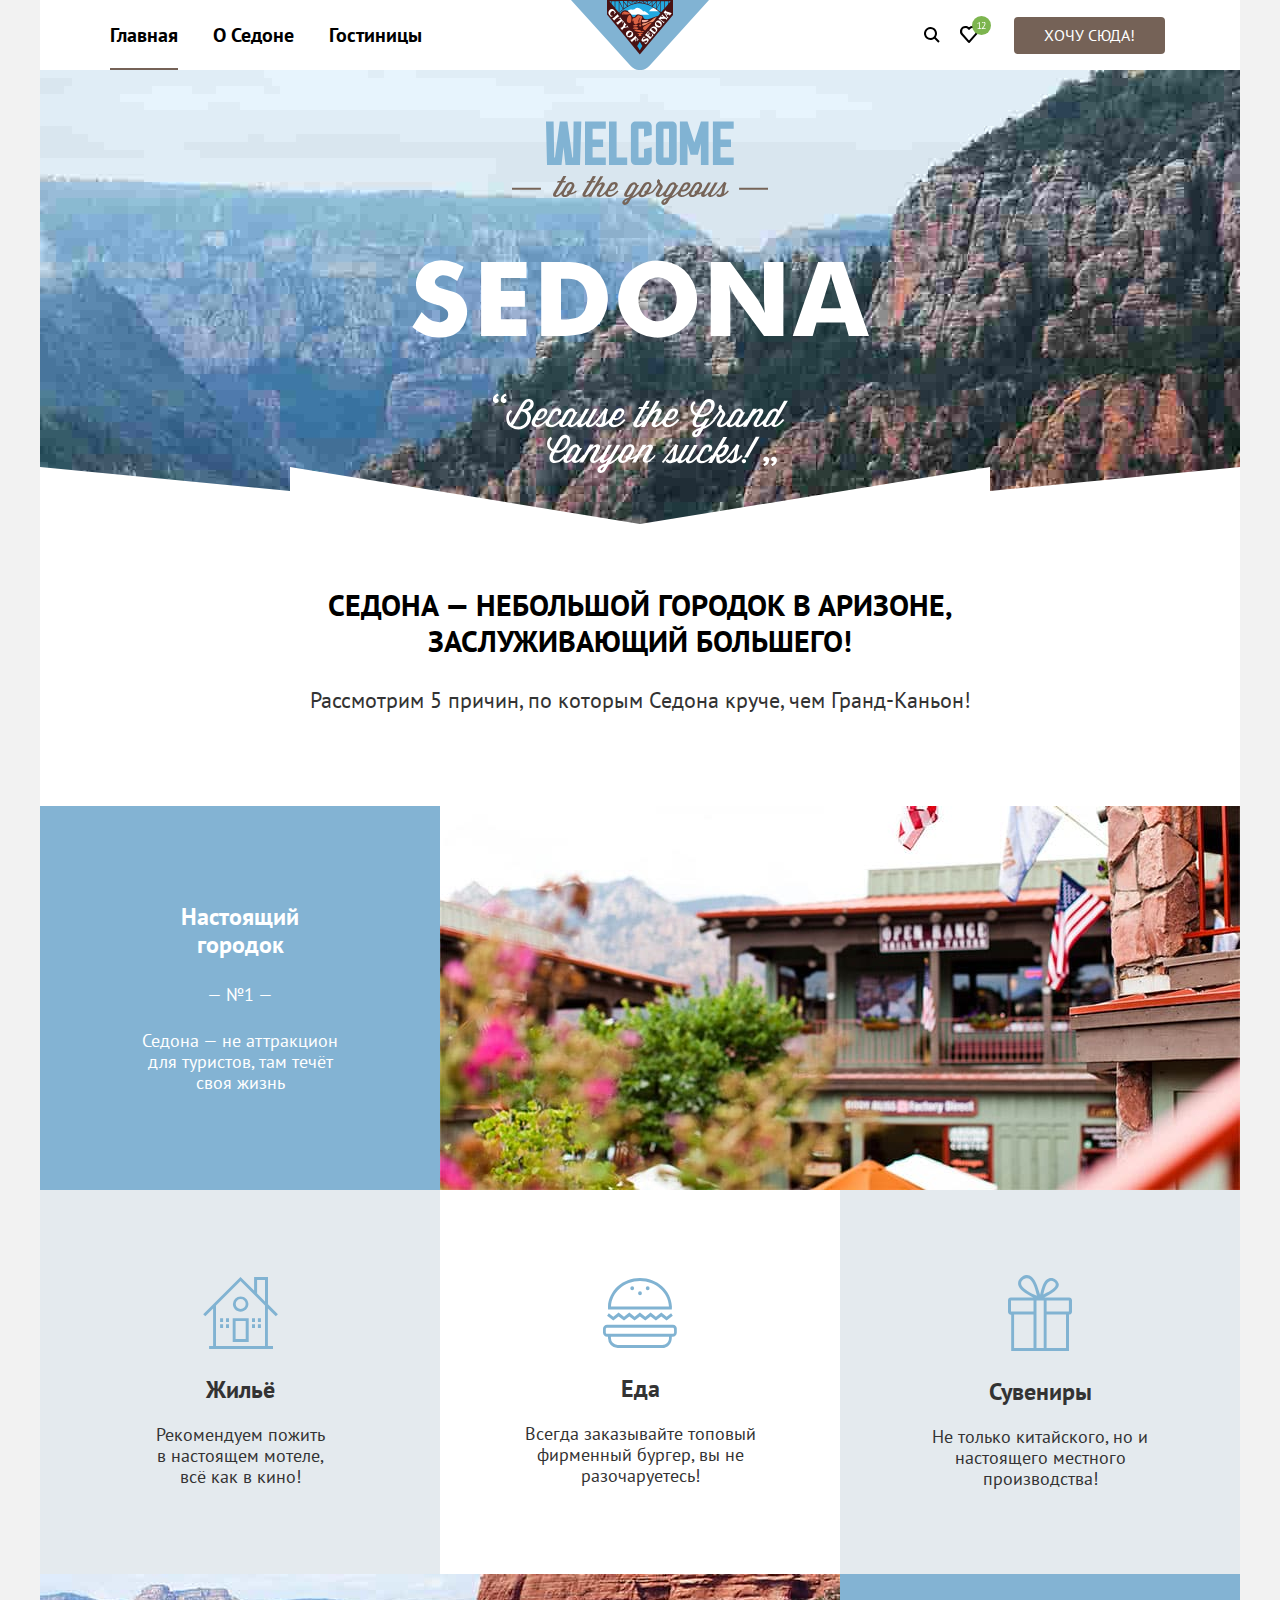
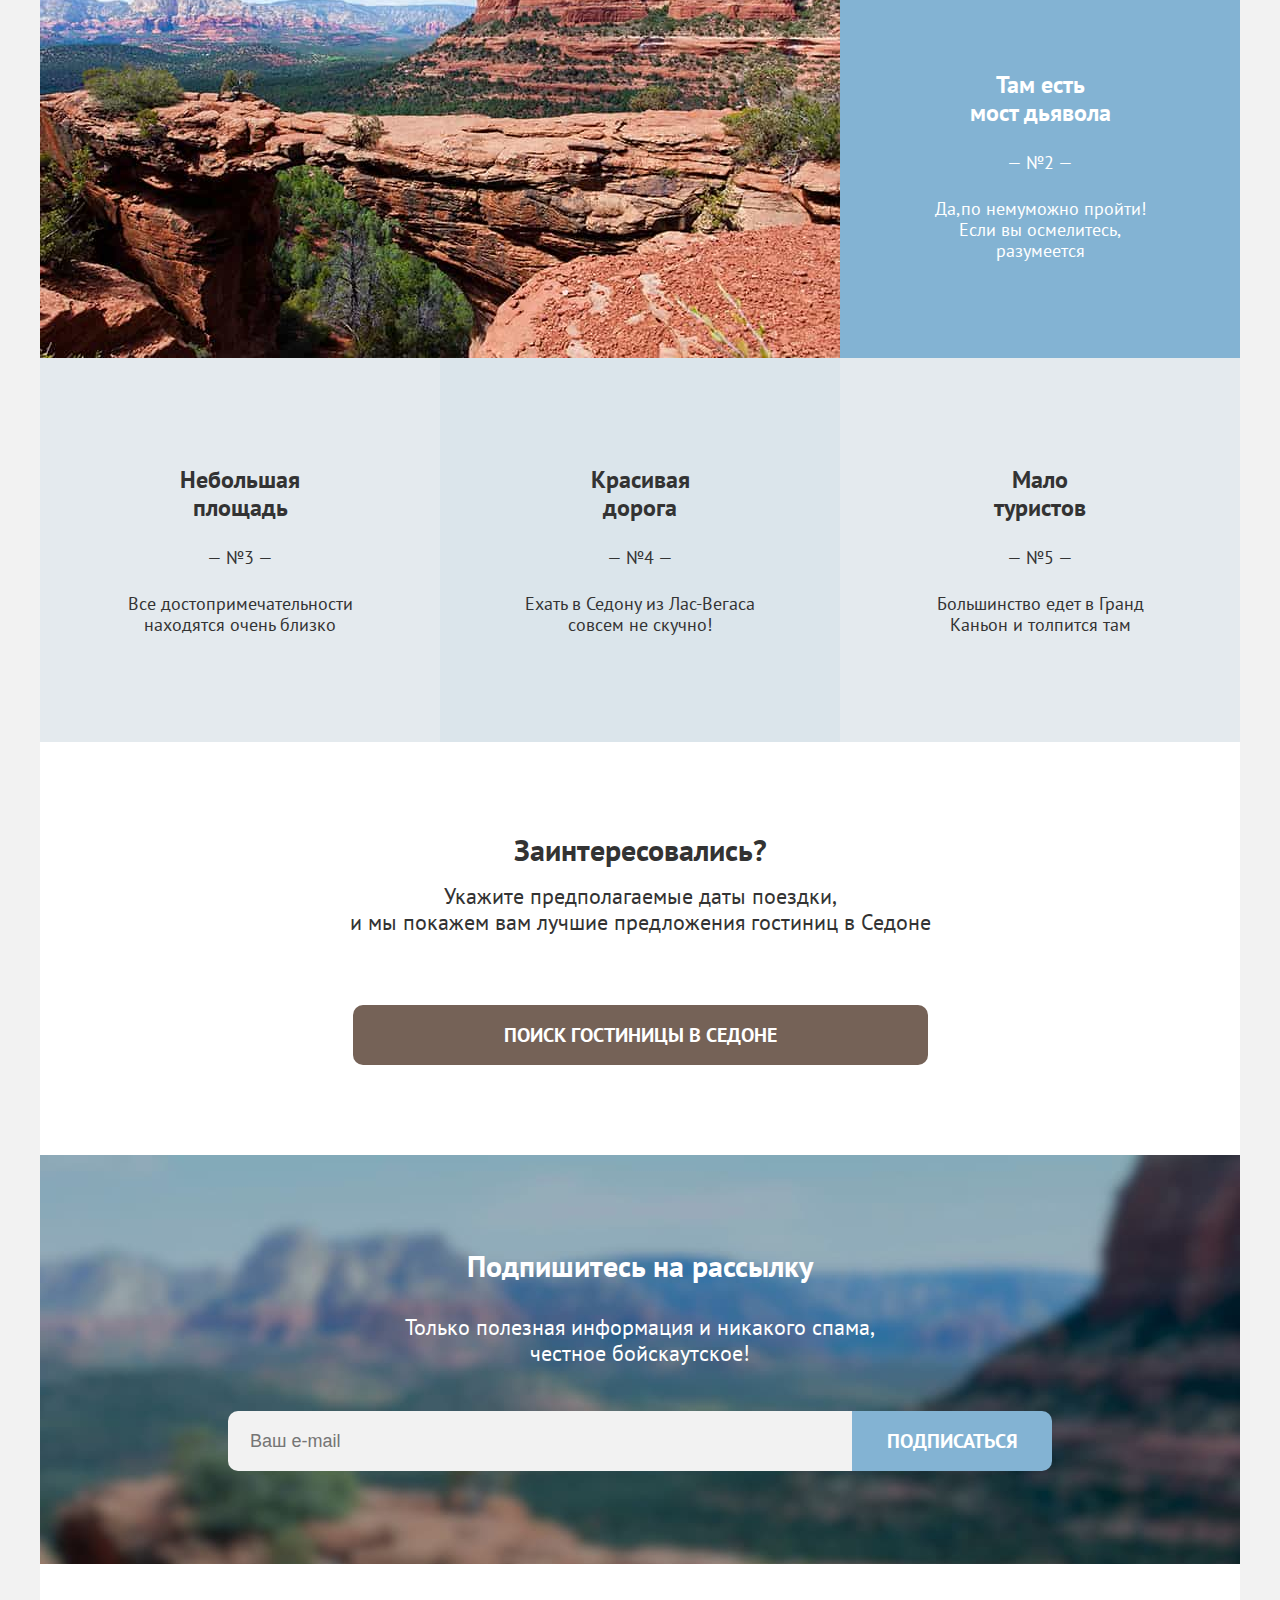
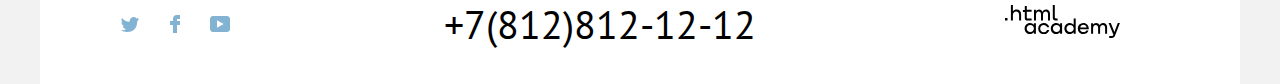
==== commit 5f44d83d: "all files" ====
--- a/index.html
+++ b/index.html
@@ -2,6 +2,7 @@
 <html lang="ru">
   <head>
     <meta charset="utf-8">
+    <link rel="icon" href="favicon.ico">
     <link rel="stylesheet" href="css/styles.css">
     <title>SEDONA</title>
   </head>
@@ -109,8 +110,8 @@
               <li class="advantages-item advantages-item__white ">
                 <h3 class="advantages-title">Настоящий<br> городок</h3>
                   <p class="advantages-namber">— №1 —</p>
-                  <p class="advantages-description">Седона — не аттракцион<br> для туристов,
-                                                    там течёт<br> своя жизнь</p>                            
+                  <p class="advantages-description">Седона — не аттракцион для туристов,
+                      там течёт своя жизнь</p>                            
               </li>
               <li class="advantages-item">
                 <img class="advantages-image" src="images/foto/photo-1.jpg"
@@ -119,17 +120,17 @@
               <li class="advantages-item">
                 <h3 class="advantages-title">Жильё</h3>
                   <p class="advantages-description">Рекомендуем пожить<br> 
-                                                    в настоящем мотеле,<br> всё как в кино!</p>
+                     в настоящем мотеле,<br> всё как в кино!</p>
               </li>
               <li class="advantages-item">
                 <h3 class="advantages-title">Еда</h3>
-                  <p class="advantages-description">Всегда заказывайте<br>
-                        топовый фирменный бургер,<br> вы не разочаруетесь!</p>
+                  <p class="advantages-description">Всегда заказывайте
+                     топовый фирменный бургер, вы не разочаруетесь!</p>
               </li>
               <li class="advantages-item">
                 <h3 class="advantages-title">Сувениры</h3>
-                  <p class="advantages-description">Не только китайского,<br>
-                                но и настоящего местного<br> производства!</p>
+                  <p class="advantages-description">Не только китайского,
+                     но и настоящего местного производства!</p>
               </li>
               <li class="advantages-item">
                 <img class="advantages-image" src="images/foto/photo-2.jpg" 
@@ -138,26 +139,26 @@
               <li class="advantages-item advantages-item__white">                            
                 <h3 class="advantages-title">Там есть<br>мост дьявола</h3>
                   <p class="advantages-namber">— №2 —</p>
-                  <p class="advantages-description">Да,по немуможно пройти!<br>
-                                             Если вы осмелитесь,<br> разумеется</p>
+                  <p class="advantages-description">Да,по немуможно пройти!
+                     Если вы осмелитесь, разумеется</p>
               </li>
               <li class="advantages-item">
                 <h3 class="advantages-title">Небольшая<br>площадь</h3>
                   <p class="advantages-namber">— №3 —</p>
-                  <p class="advantages-description">Все достопримечательности<br>
-                                находятся очень близко</p>
+                  <p class="advantages-description">Все достопримечательности
+                     находятся очень близко</p>
               </li>
               <li class="advantages-item">
                 <h3 class="advantages-title">Красивая<br>дорога</h3>
                   <p class="advantages-namber">— №4 —</p>
                   <p class="advantages-description">Ехать в Седону из Лас-Вегаса<br>
-                                 совсем не скучно!</p>
+                      совсем не скучно!</p>
               </li>
               <li class="advantages-item">
                 <h3 class="advantages-title">Мало<br>туристов</h3>
                   <p class="advantages-namber">— №5 —</p>
                   <p class="advantages-description">Большинство едет в Гранд<br>Каньон
-                                 и толпится там</p>
+                     и толпится там</p>
               </li>
             </ul>
         </section>
@@ -285,18 +286,27 @@
                       <span class="modal-input-caption">На эти даты есть свободные номера. Пока есть.</span>
                   </div>
                   </li>
-                  <li class="item-group-row">                    
+                  <li class="item-group-row">                   
                       <label class="modal-control" for="adults-numer">Взрослые:</label>
-                      <p>
+                      <p class="row-wrap-button">
+                        <button class="button form-toggle-minus"></button>
+                        <input class="modal-form-field" type="number" id="adults-number"
+                         name="adults-number" value="2">
                         <button class="button form-toggle-plus"></button>
-                        <input class="modal-form-field" type="number" id="adults-number" name="adults-number">
+                      </p>
+                      <label class="modal-control" for="children-numer">Дети:</label>
+                        <button class="order-info" type="button"></button>
+                        <div class="popover popover-order">
+                          <p class="popup-text">Укажите количество детей, которые будут с вами,
+                             возраст которых от 6 до 18 лет. 
+                             Дети до 6 лет размещаются бесплатно.
+                          </p>
+                        </div>
+                      <p class="row-wrap-button">
                         <button class="button form-toggle-minus"></button>
-                      </p>
-                      <label class="modal-control" for="adults-numer">Дети:</label>
-                      <p>
+                        <input class="modal-form-field" type="number" id="children-number"
+                        name="chilren-number" value="1">
                         <button class="button form-toggle-plus"></button>
-                        <input class="modal-form-field" type="number" id="adults-number" name="adults-number">
-                        <button class="button form-toggle-minus"></button>
                       </p>
                   </li>
               </ul>
--- a/css/styles.css
+++ b/css/styles.css
@@ -140,7 +140,6 @@
 .btn-modal-saerch:focus{
     outline: 3px solid #756257;
     background-color: #68A2CA;
-}
 }
 .btn-sub:focus{
     outline: 3px solid #fff;
@@ -391,13 +390,17 @@
     display: flex;
     flex-direction: column;
     justify-content: center;
+    align-items: center;
     padding: 20px;
 }   
 .advantages-item:nth-child(2), .advantages-item:nth-child(6){
 	padding:0;
 }
-.advantages .advantages-item__white{
+.advantages-item__white{
     color:#fff;
+}
+.advantages-item__white .advantages-description{
+    width: 220px;
 }
 .advantages-title{
     font-weight: 700;
@@ -409,7 +412,8 @@
     margin-bottom: 25px;
 }
 .advantages-description, .advantages-namber{
-    font-weight: 400;    
+    font-weight: 400;
+    width:250px;    
 }
 .advantages-item:nth-child(3),
 .advantages-item:nth-child(5),
@@ -600,7 +604,11 @@
     width: 100%;
     height: 100%;
     background-color: rgba(242, 242, 242, 0.8);
-}  
+    display: none;
+} 
+.modal-container-open{
+    display: block;
+} 
 .modal {
     position: relative;
     margin: auto;
@@ -633,8 +641,12 @@
     display: flex;
     justify-content: space-between;
 }
+.item-group-row:last-child{
+    justify-content: start;
+    align-items: center;
+    position: relative;
+}
 .modal-control{
-    font-family: PT Sans;
     font-style: normal;
     font-weight: bold;
     font-size: 18px;
@@ -667,31 +679,46 @@
 }
 .modal-form-field[type="number"]{
     width: 33px;
-    padding: 0;
-}
-.item-group-row:last-child > .modal-control{
+}    
+.item-group-row:last-child .modal-control:first-of-type{
+    margin-right: 70px;
+}
+.item-group-row:last-child .modal-control:last-of-type{
     margin-right: 20px;
 }
 .item-group-row:not(:last-child){
     margin-bottom: 10px;
 }
-.item-group-row > p{
+.row-wrap-button{
     display: flex;
     width: 133px;
     height: 50px;
+}
+.item-group-row:last-child .row-wrap-button:first-of-type{
+    margin-right: 55px;
 }
 .form-toggle-plus,
 .form-toggle-minus{
     padding: 0;
+    width: 50px;
+    height: 50px;
 }
 .form-toggle-plus{
     border-radius: 4px 0 0 4px;
+    background-image: url("../images/icons/plus.svg");
+    background-repeat: no-repeat;
+    background-position: center;
 }
 .form-toggle-minus{
     border-radius: 0 4px 4px 0;
-}
-.popover-order{
-    display: block;
+    background-image: url("../images/icons/minus.svg");
+    background-repeat: no-repeat;
+    background-position: center;
+}
+.modal-form-field::-webkit-outer-spin-button,
+.modal-form-field::-webkit-inner-spin-button {
+  appearance: none;
+  margin: 0;
 }
 .modal-close-button {
     width: 53px;
@@ -711,6 +738,44 @@
     border-radius: 50%;
     background-color: #83B3D3;
     border: none;
+    background-image: url("../images/icons/info.svg");
+    background-repeat: no-repeat;
+    background-position: center;
+    cursor: pointer;
+    margin-right: 12px;
+}
+.popover-order{
+    position: absolute;
+    top: 55px;
+    right: 35px;
+    width: 216px;
+    background-color: #333333;
+    box-shadow: 0px 15px 30px rgba(0, 0, 0, 0.3);
+    border-radius: 10px;
+    padding: 20px;
+ /* display:none; */
+}
+.popover-order::before{
+    content: "";
+    position: absolute;
+    width: 1px;
+    height: 1px;
+    left: 120px;
+    top: -10px;
+    border-top: 10px solid #333;
+    border-right: 10px solid #333;
+    border-left: 10px solid transparent;
+    border-bottom: 10px solid transparent;
+    transform: rotate(-45deg);
+}
+.popover-order-open{
+    display: block;
+}
+.popup-text{
+    font-size: 16px;
+    line-height: 20px;
+    color:#fff;
+    text-align: left;
 }
 .btn-modal-saerch{
     height: 80px;    
@@ -830,7 +895,7 @@
     border-radius: 4px;
     cursor: pointer;
 }
-.catalog-filter-group:first-child .control:hover .control-mark{
+.control:hover .control-mark{
     background-color: rgba(255, 255, 255, 0.6);
 }
 .control-input[type="checkbox"]:focus + .control-mark,
@@ -1018,9 +1083,6 @@
     opacity: 0.3;
 }
 .sorting-select-control > option{
-    font-family: PT Sans;
-    font-style: normal;
-    font-weight: normal;
     font-size: 18px; 
     line-height: 23px;
     color: #333333;
